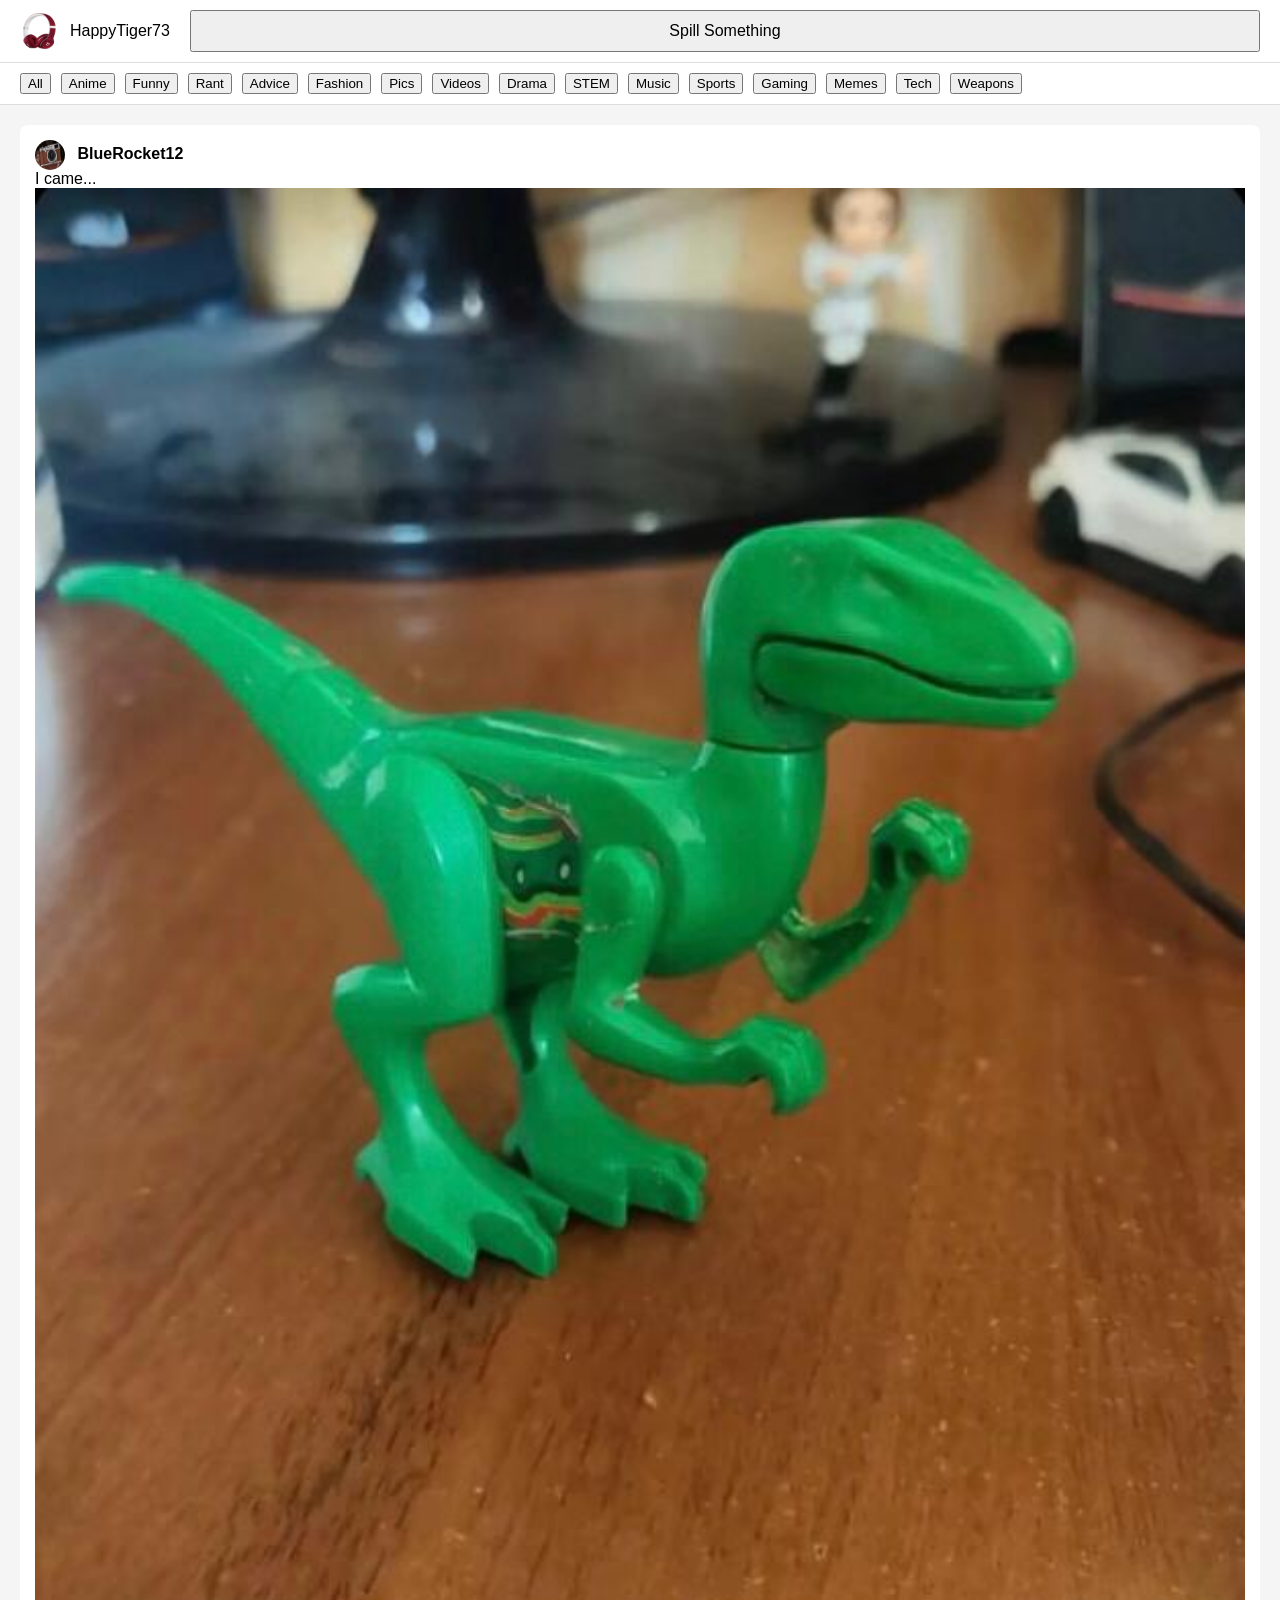
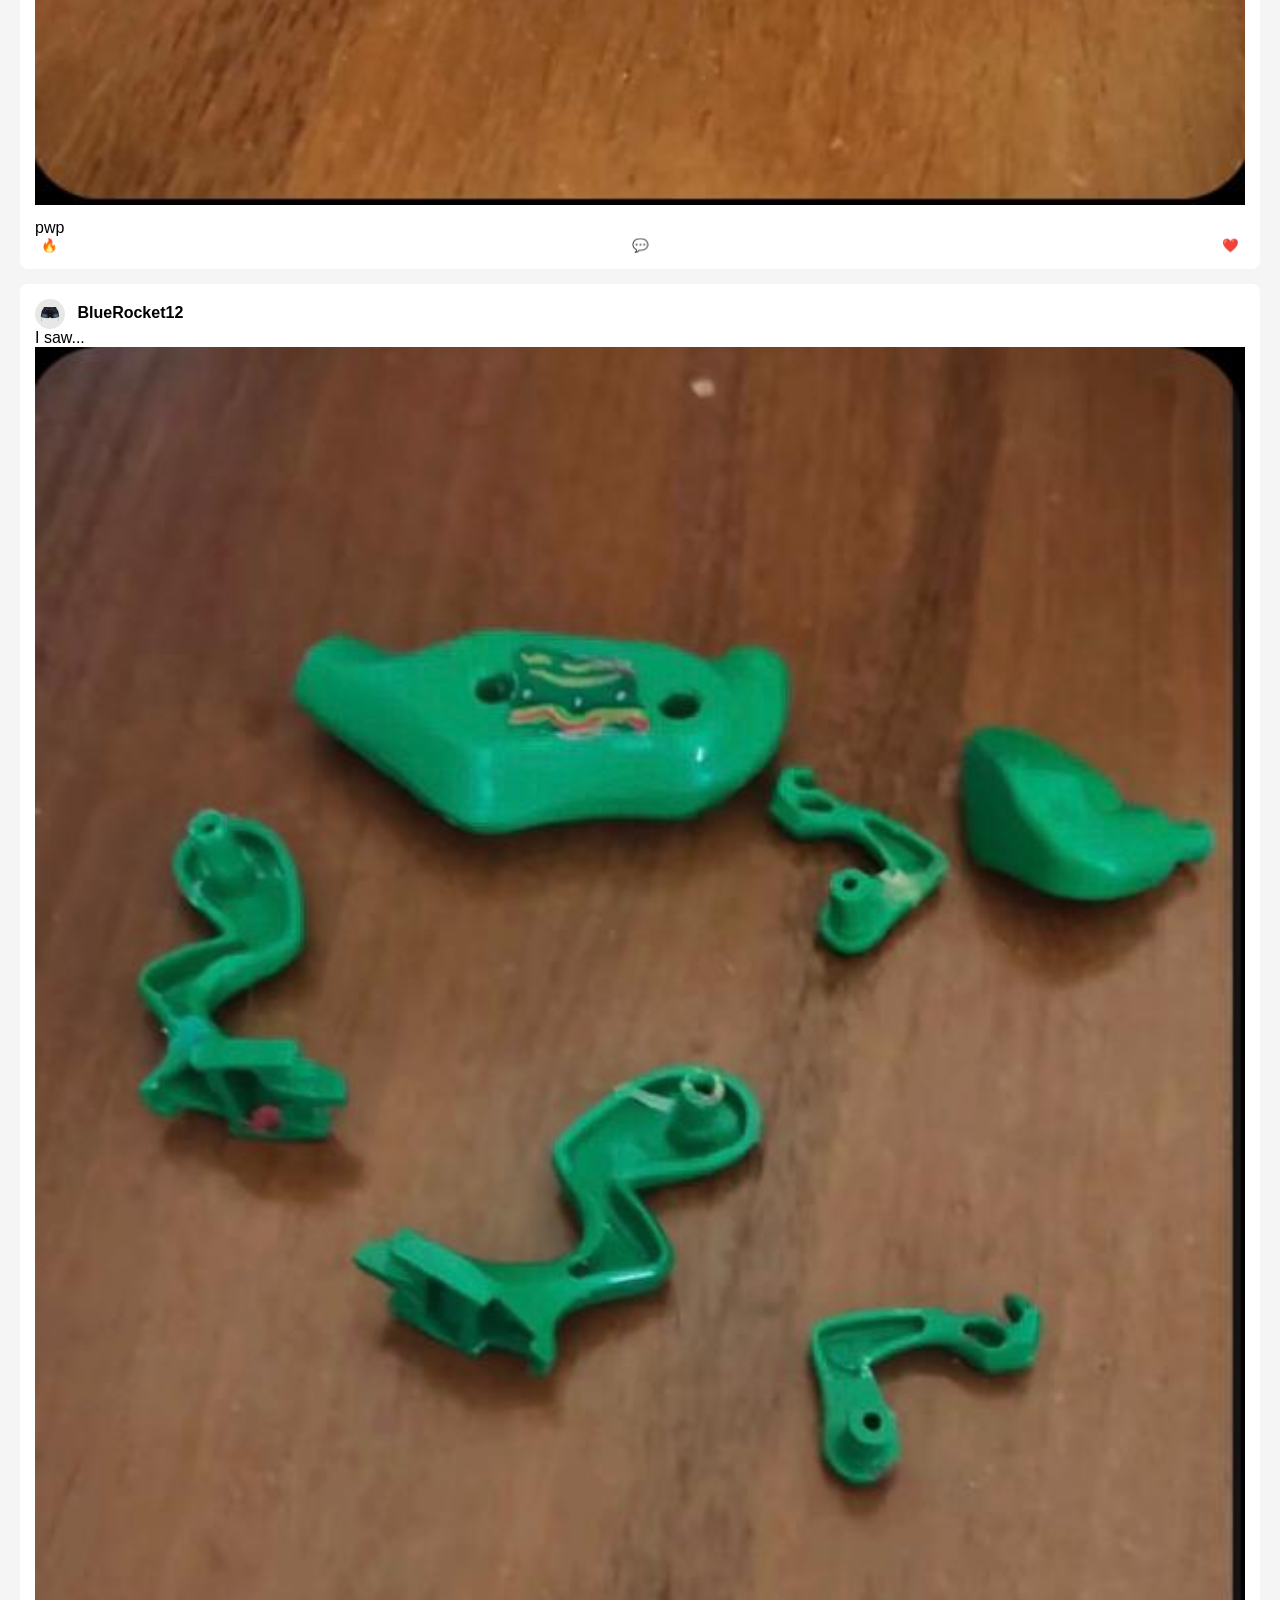
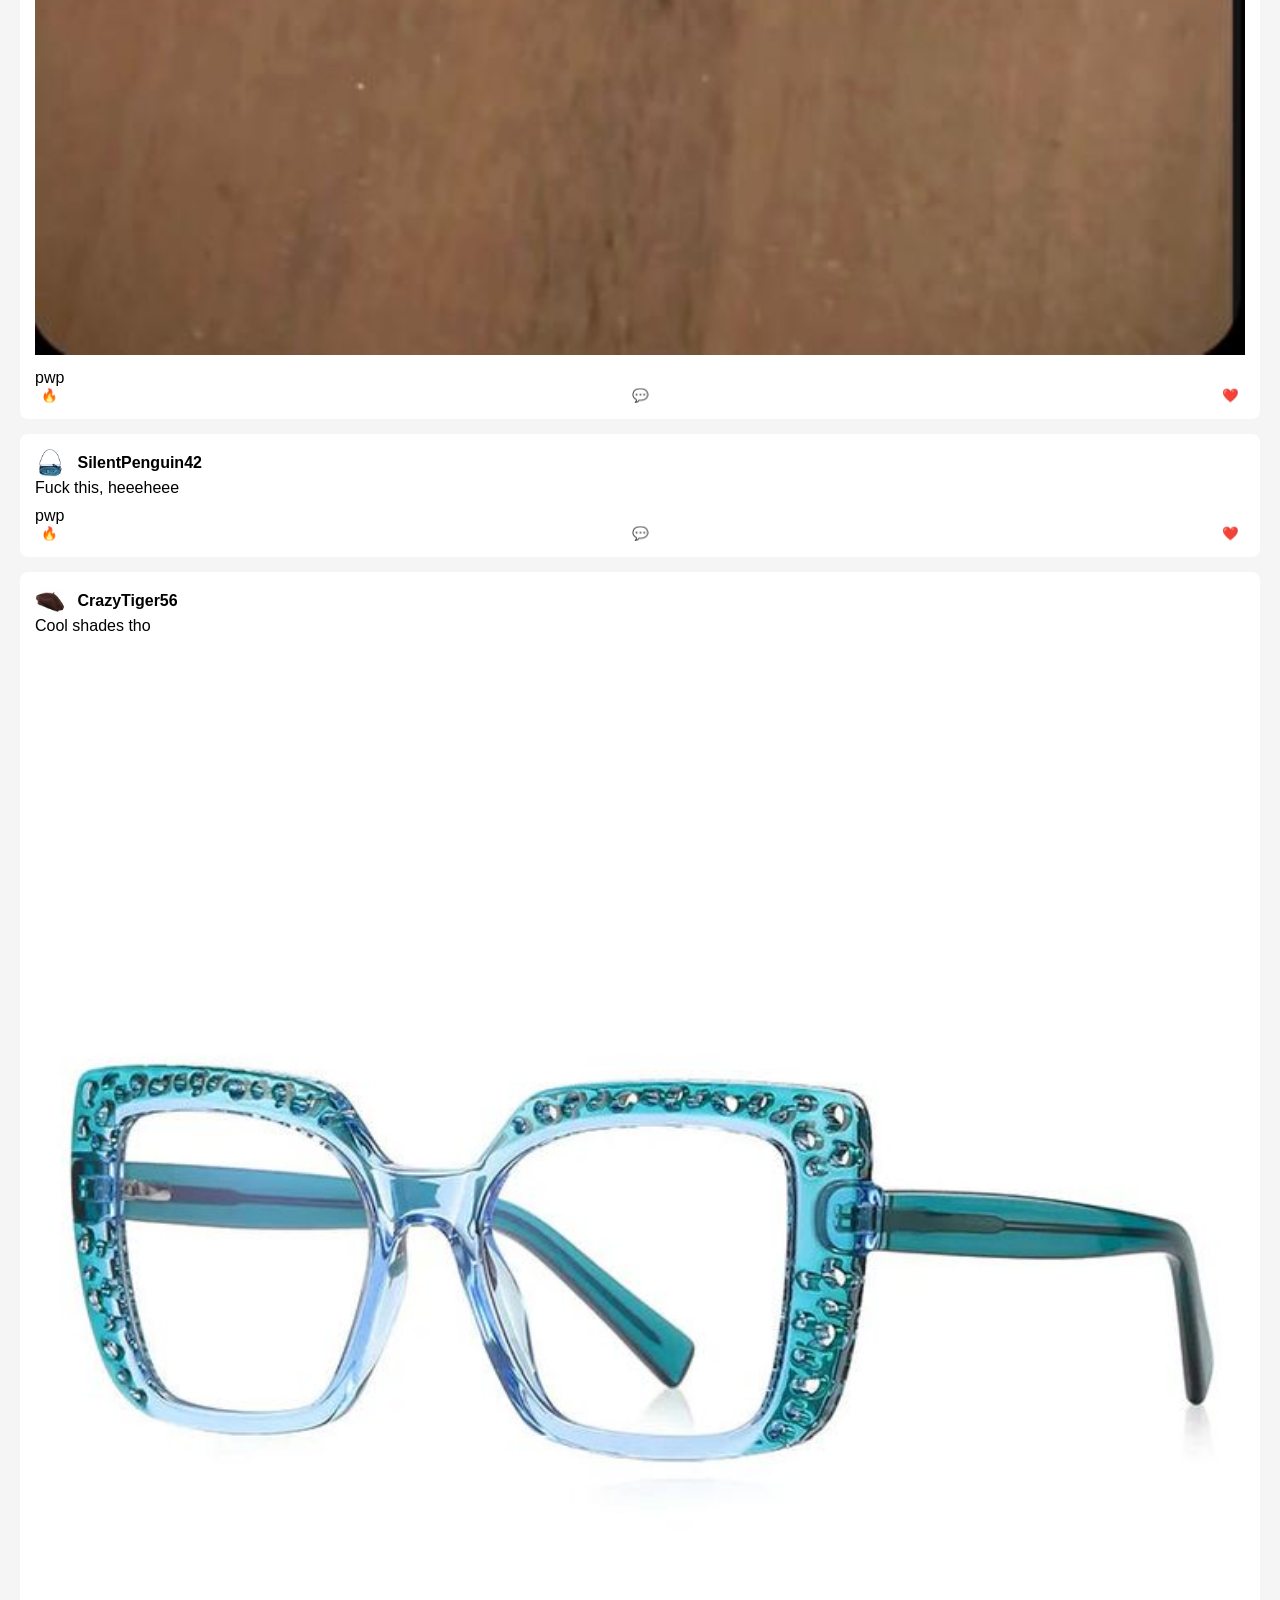
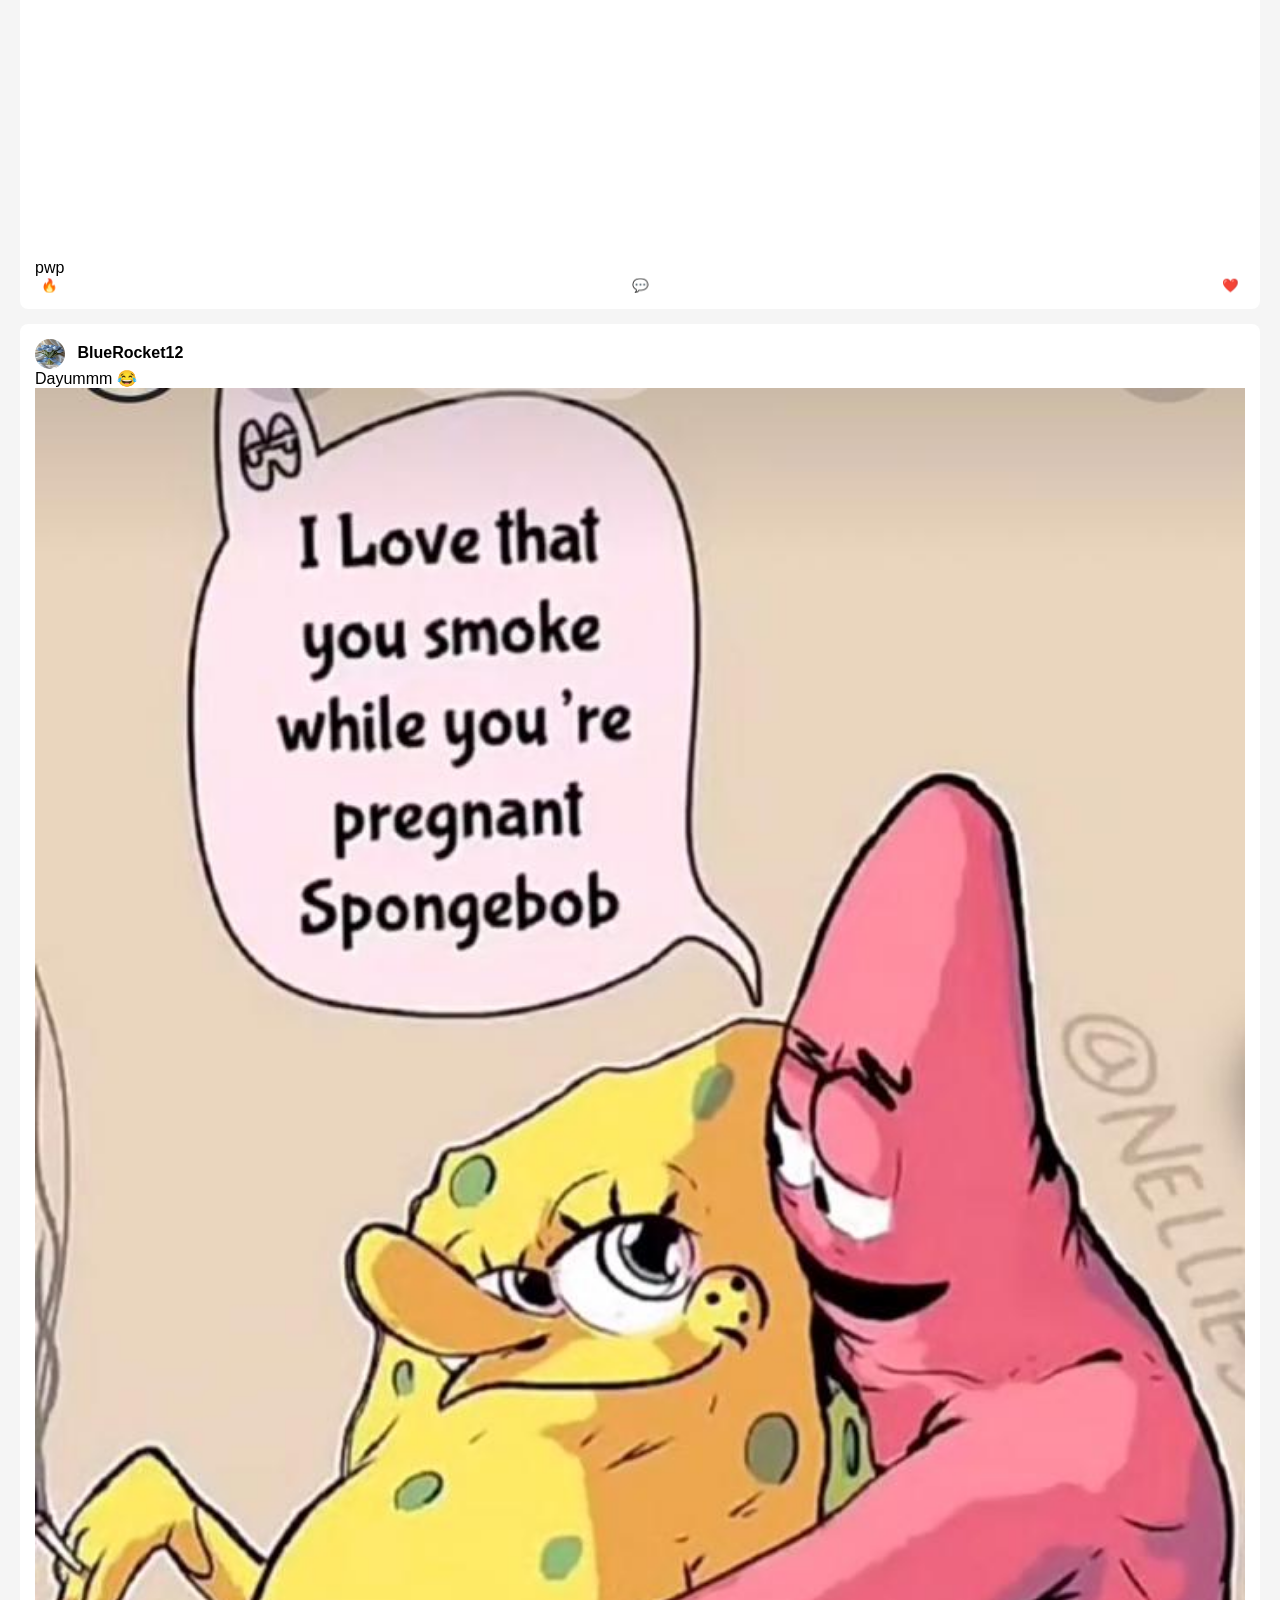
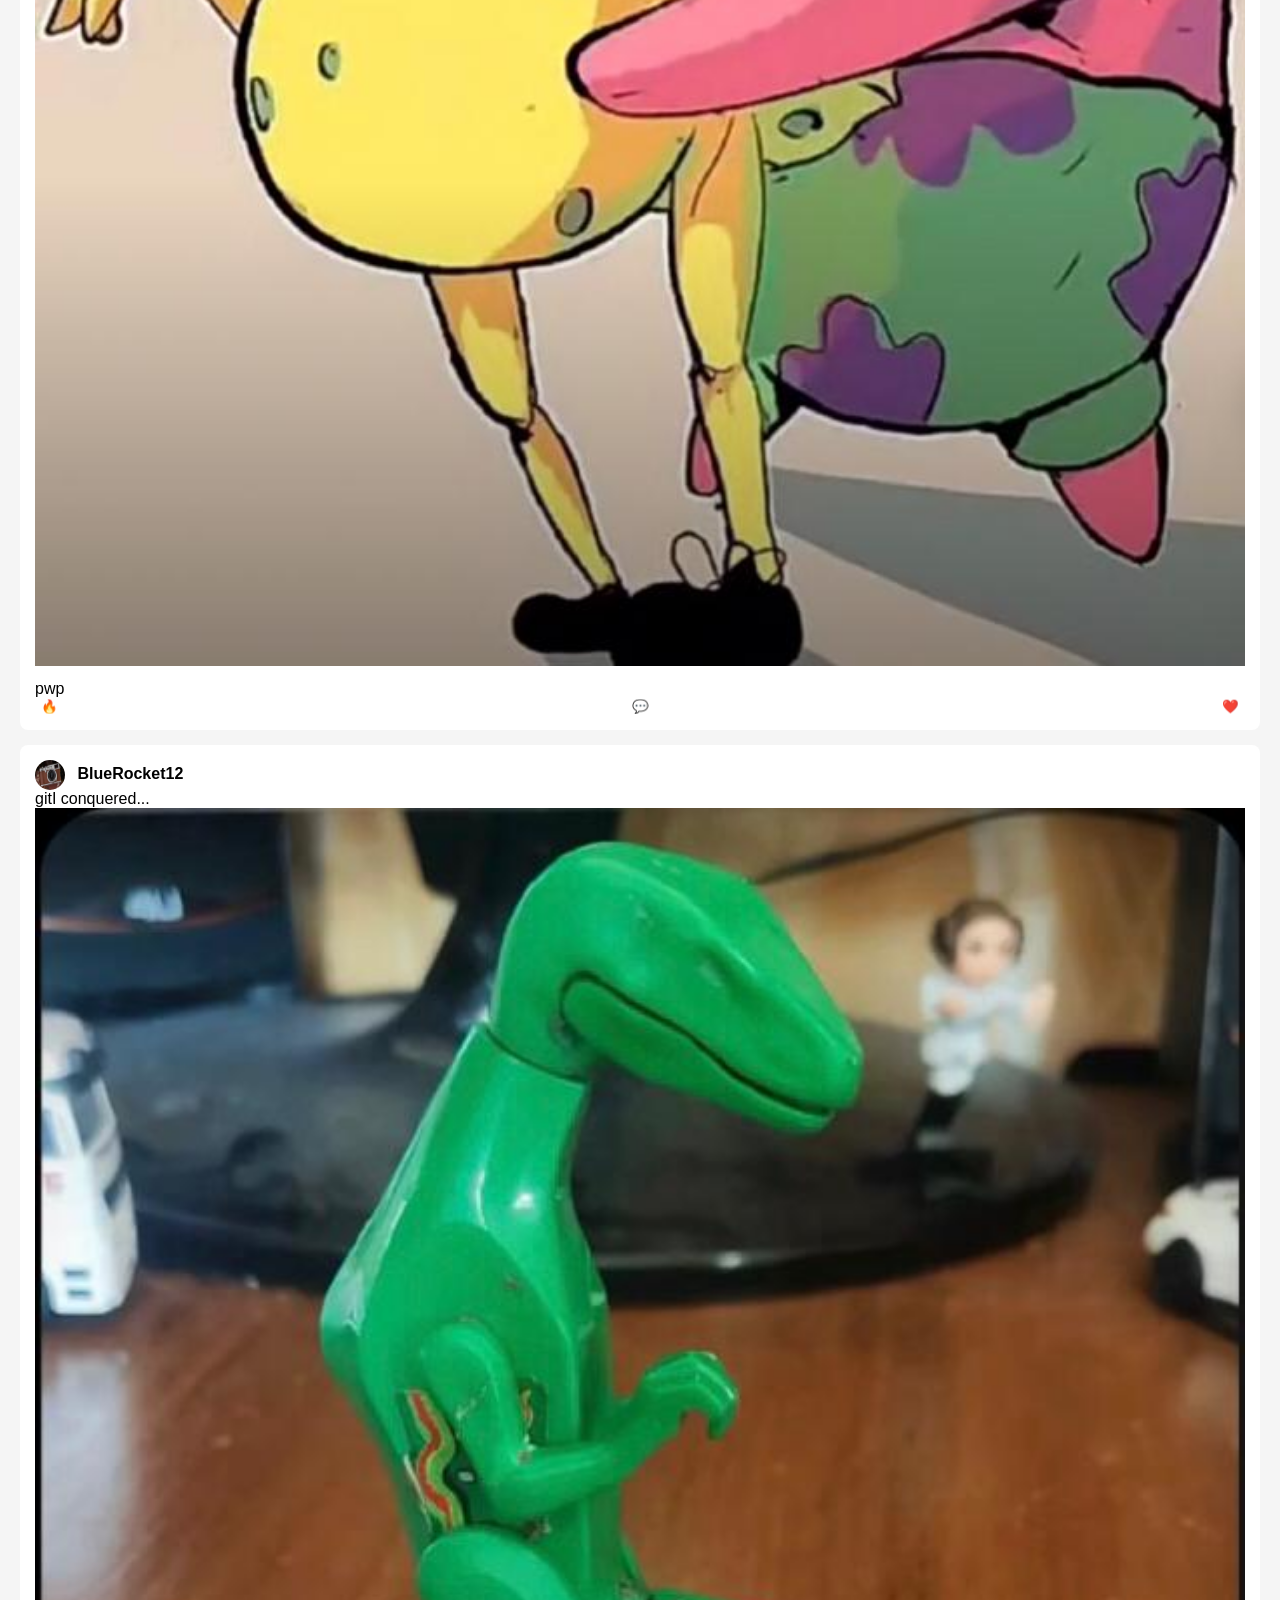
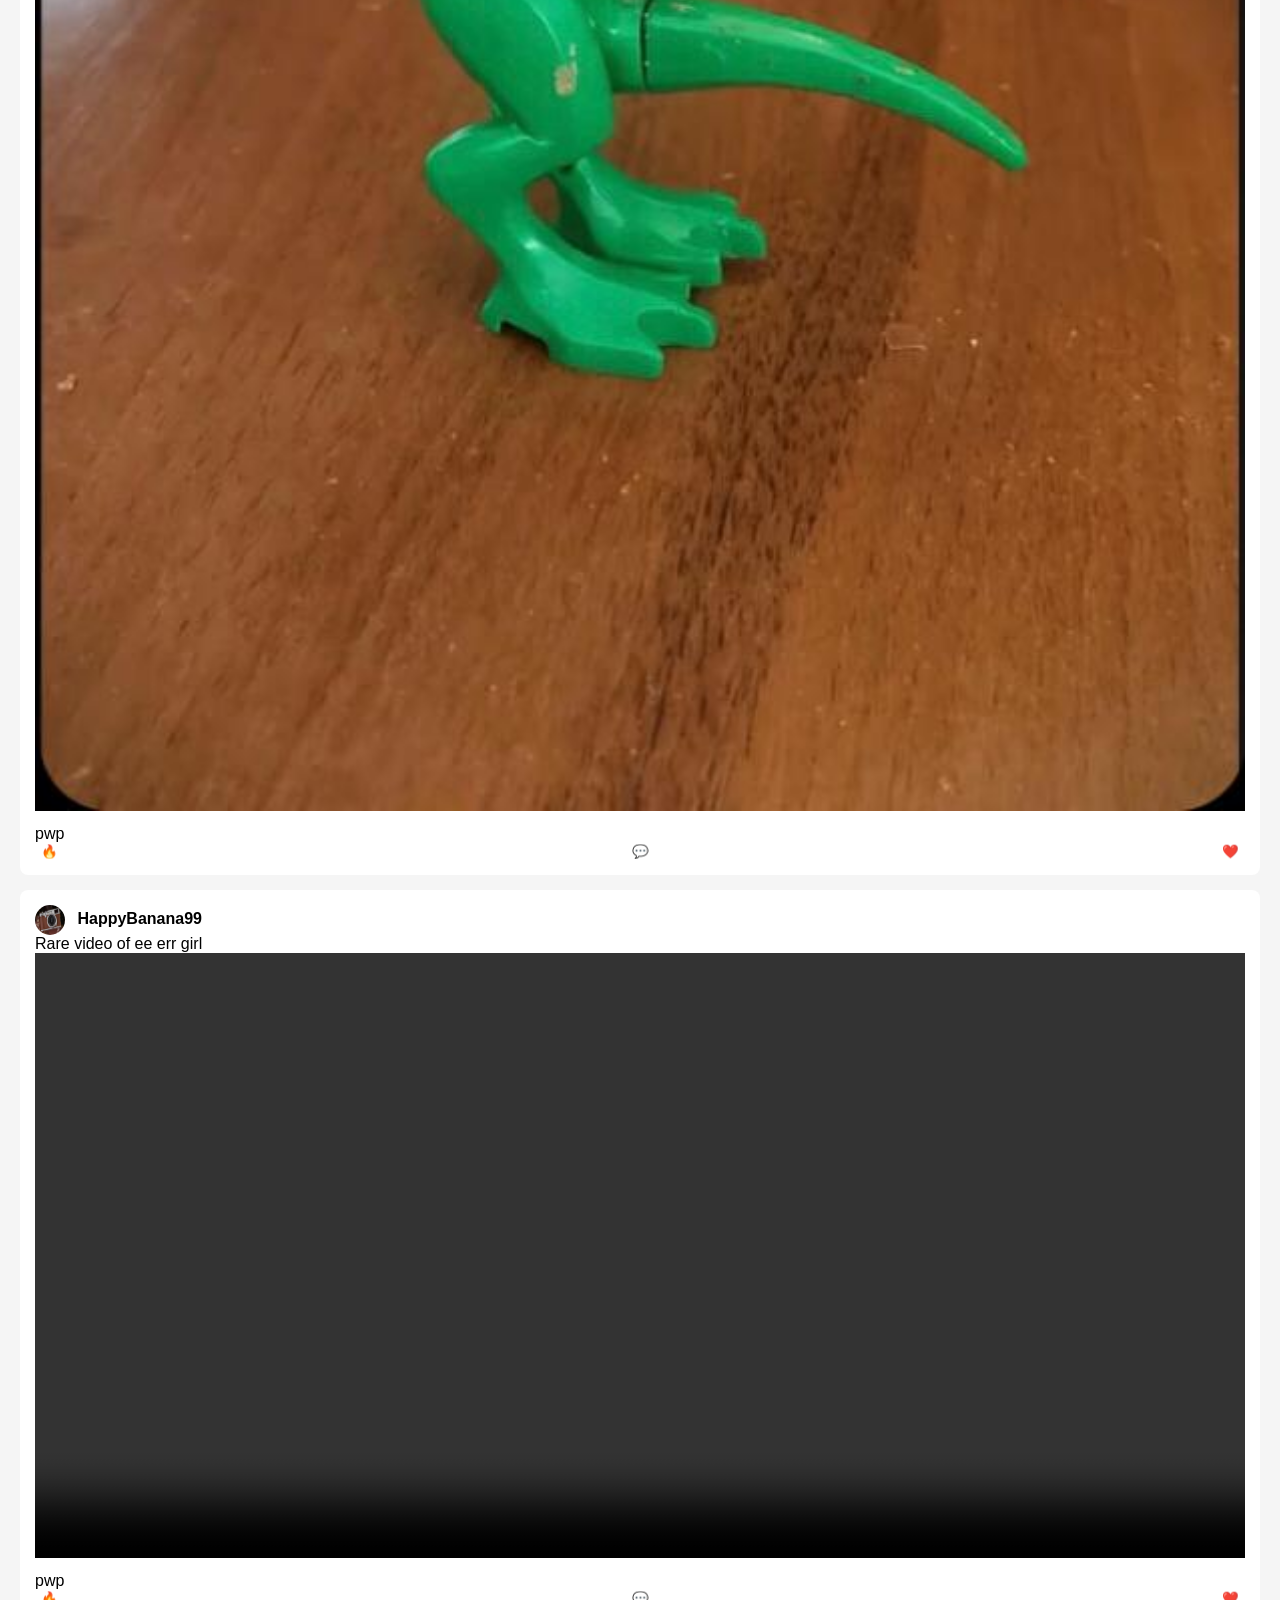
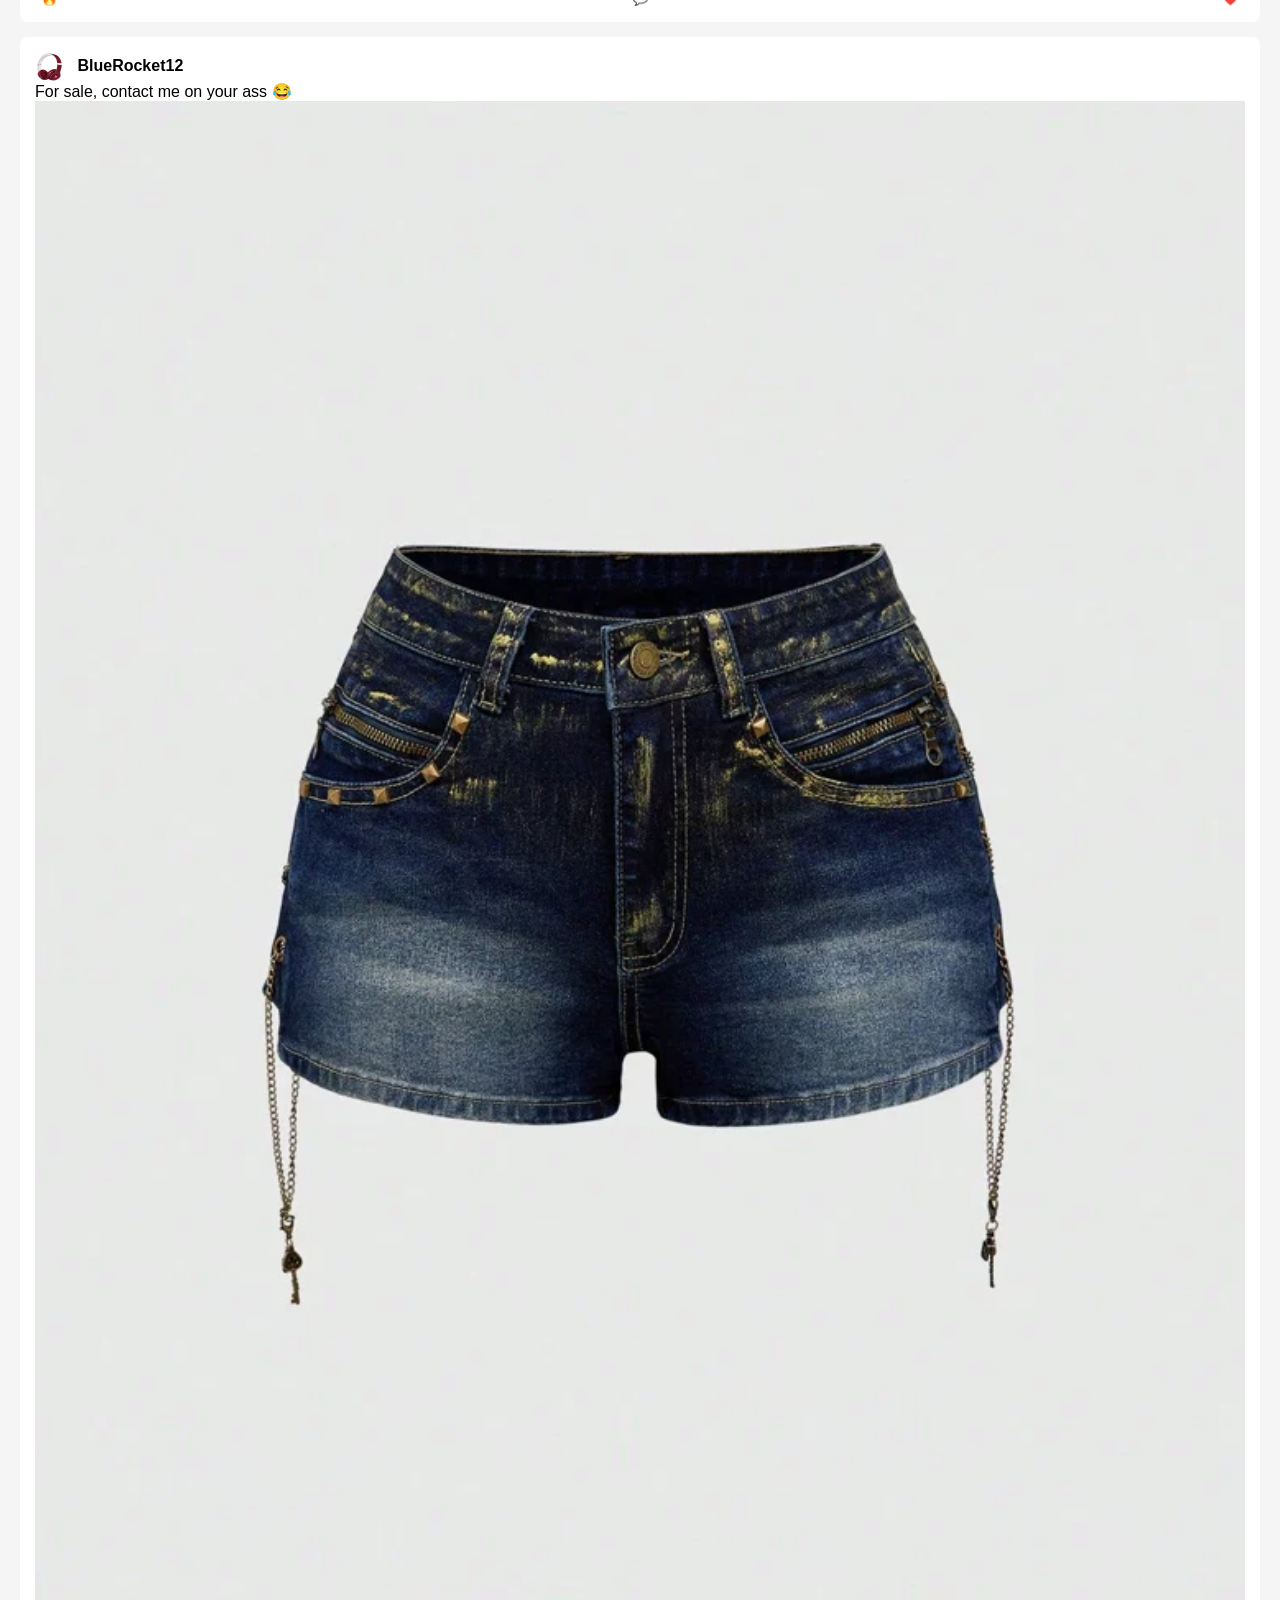
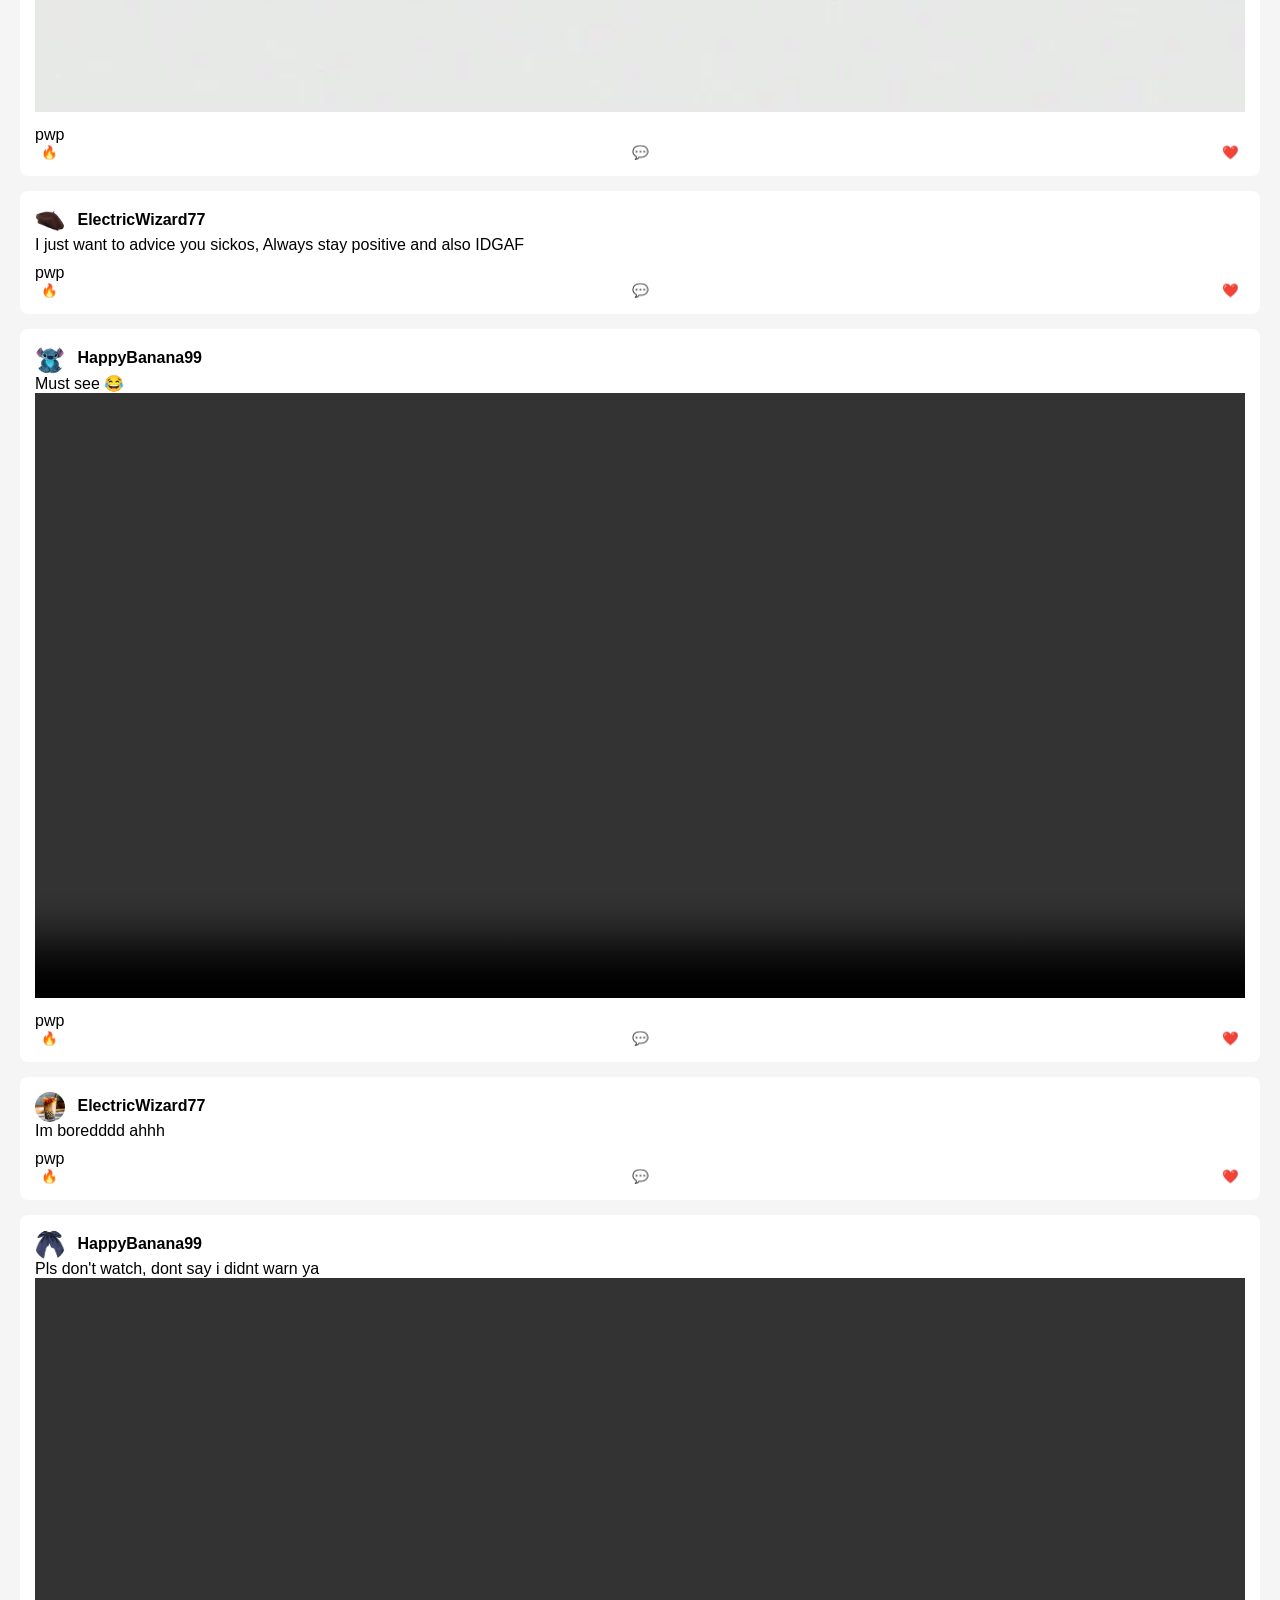
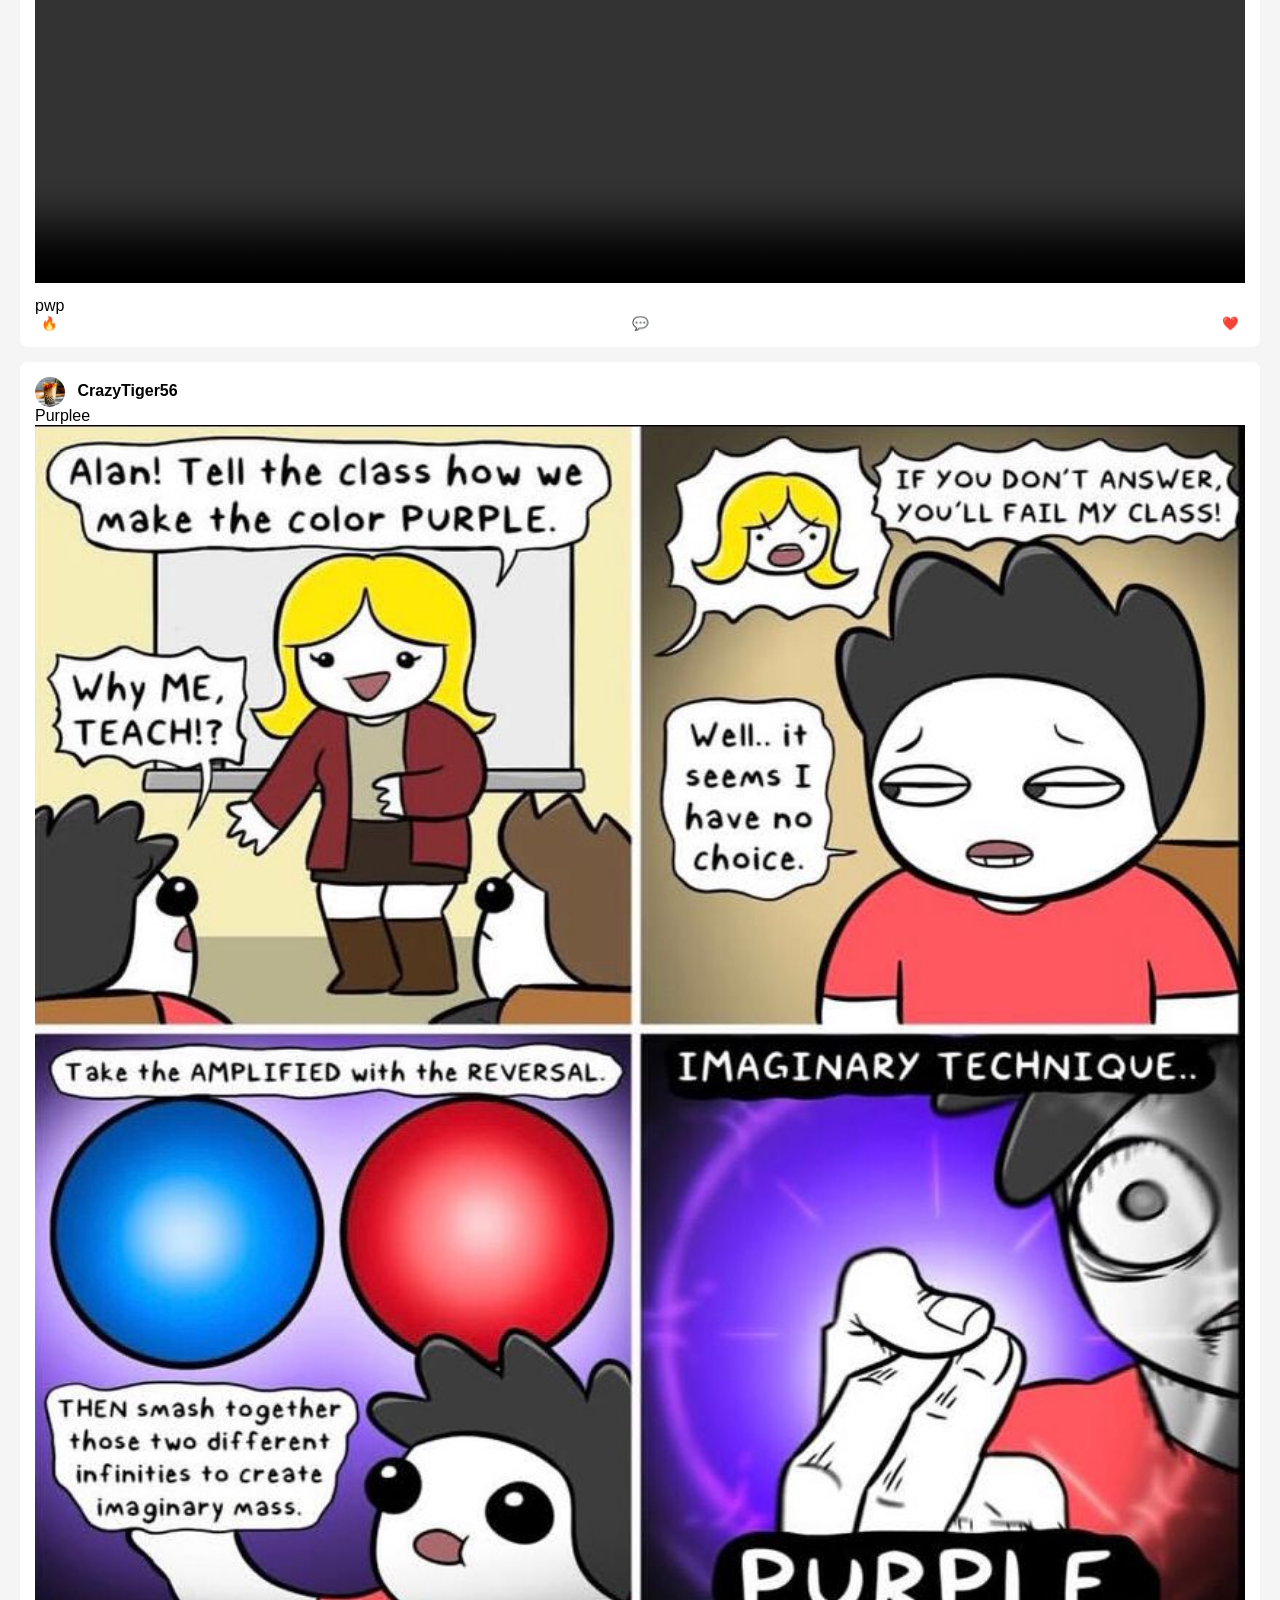
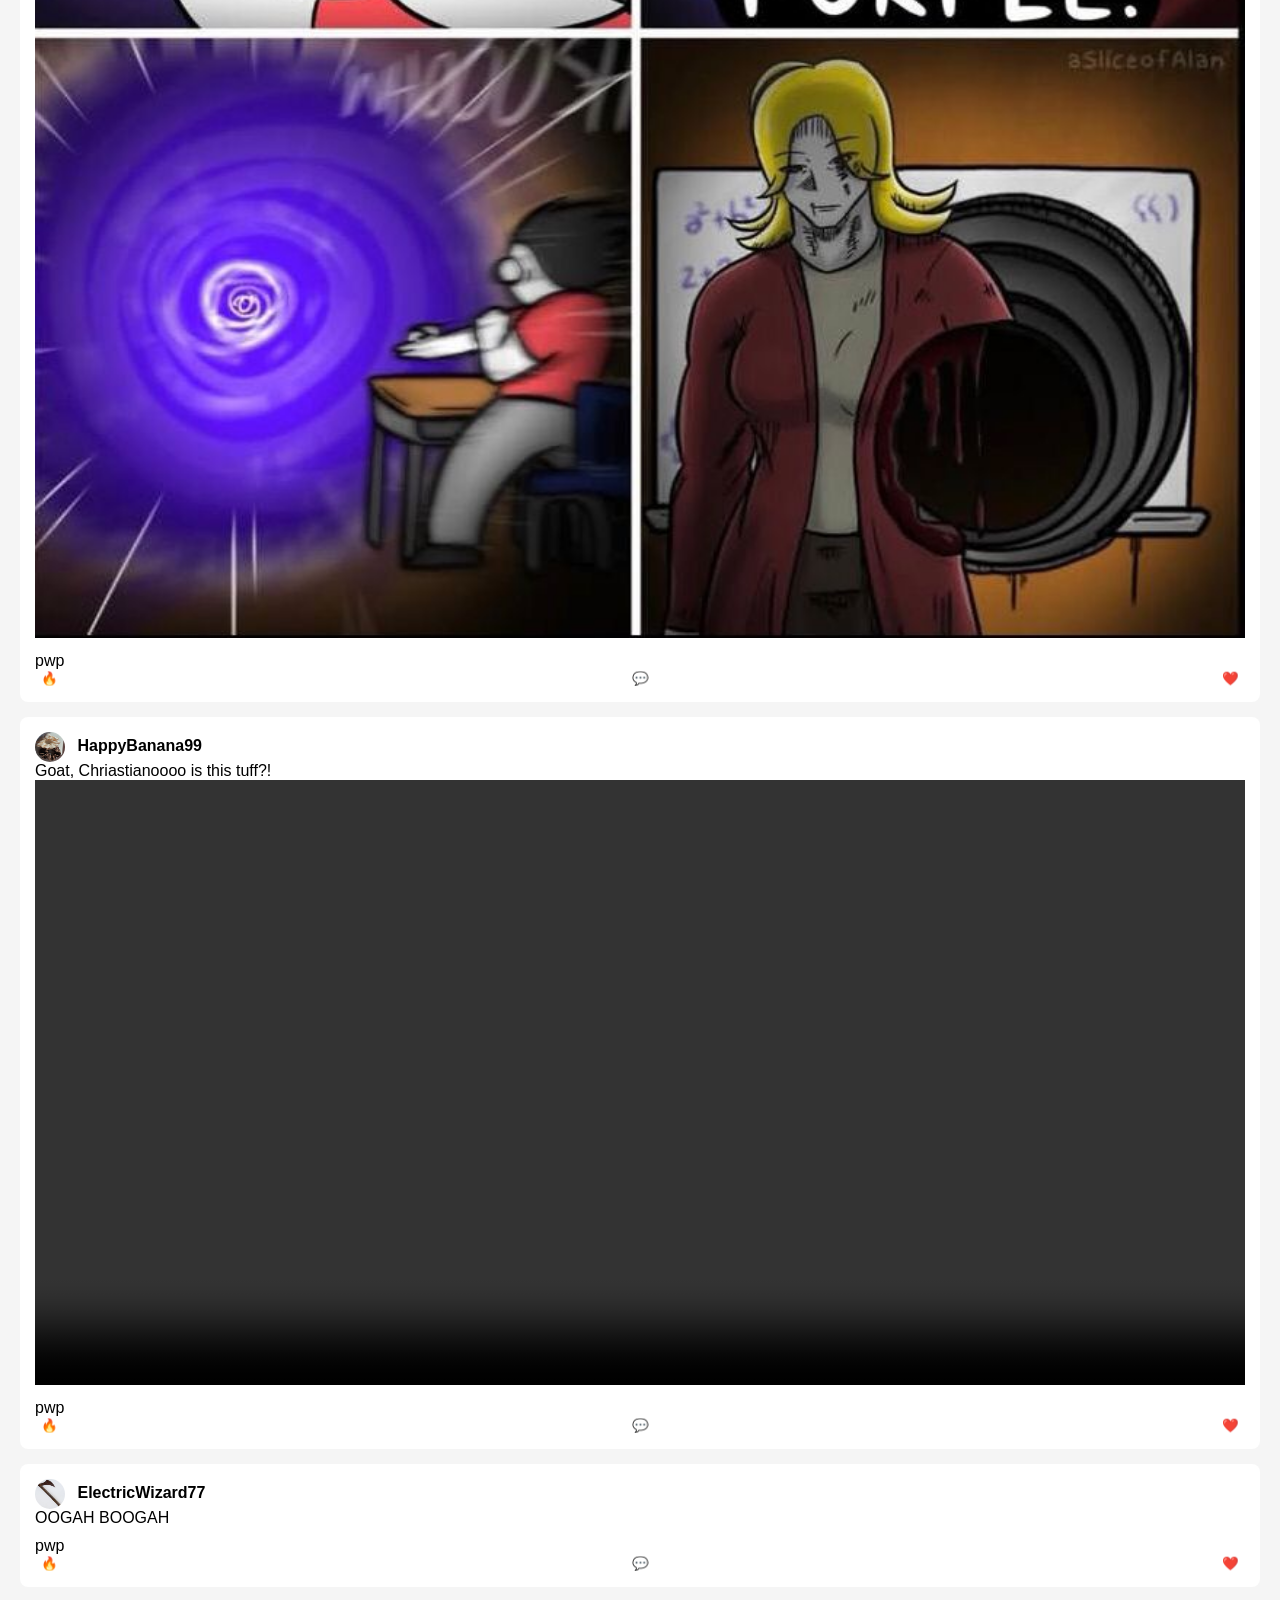
==== index.html @ 7bd00865 "Update project files" ====
<!DOCTYPE html>
<html lang="en">
<head>
  <meta charset="UTF-8">
  <meta name="viewport" content="width=device-width, initial-scale=1.0">
  <title>Spill</title>
  <link rel="stylesheet" href="style.css">
</head>
<body>
  <!-- Header -->
  <header class="header">
    <div class="avatar">
      <img id="user-avatar" src="images/8.jpg" alt="Avatar">
      <span id="username"></span>
    </div>
    <button id="spill-button">Spill Something</button>
  </header>

  <!-- Categories -->
  <div class="categories">
    <button>All</button>
    <button>Anime</button>
    <button>Funny</button>
    <button>Rant</button>
    <button>Advice</button>
    <button>Fashion</button>
    <button>Pics</button>
    <button>Videos</button>
    <button>Drama</button>
    <button>STEM</button>
    <button>Music</button>
    <button>Sports</button>
    <button>Gaming</button>
    <button>Memes</button>
    <button>Tech</button>
    <button>Weapons</button>
  </div>

  <!-- Feed -->
  <main class="feed" id="feed">
    <!-- Individual posts will be injected here via JS -->
  </main>

  <script src="script.js"></script>
</body>
</html>
---- style.css ----
body {
  font-family: Arial, sans-serif;
  margin: 0;
  padding: 0;
  background: #f5f5f5;
}

.header {
  display: flex;
  align-items: center;
  justify-content: space-between;
  padding: 10px 20px;
  background: #fff;
  border-bottom: 1px solid #ddd;
}

.avatar {
  display: flex;
  align-items: center;
  gap: 10px;
}

.avatar img {
  width: 40px;
  height: 40px;
  border-radius: 50%;
}

#spill-button {
  flex: 1;
  margin-left: 20px;
  padding: 10px;
  font-size: 16px;
  cursor: pointer;
}

.categories {
  display: flex;
  gap: 10px;
  padding: 10px 20px;
  overflow-x: auto;
  background: #fff;
  border-bottom: 1px solid #ddd;
}

.feed {
  padding: 20px;
}

.post {
  background: #fff;
  padding: 15px;
  margin-bottom: 15px;
  border-radius: 8px;
}

.post-content {
  margin-bottom: 10px;
}

.post-actions {
  display: flex;
  justify-content: space-between;
  font-size: 14px;
  color: #555;
}

.post-actions button {
  background: none;
  border: none;
  cursor: pointer;
}
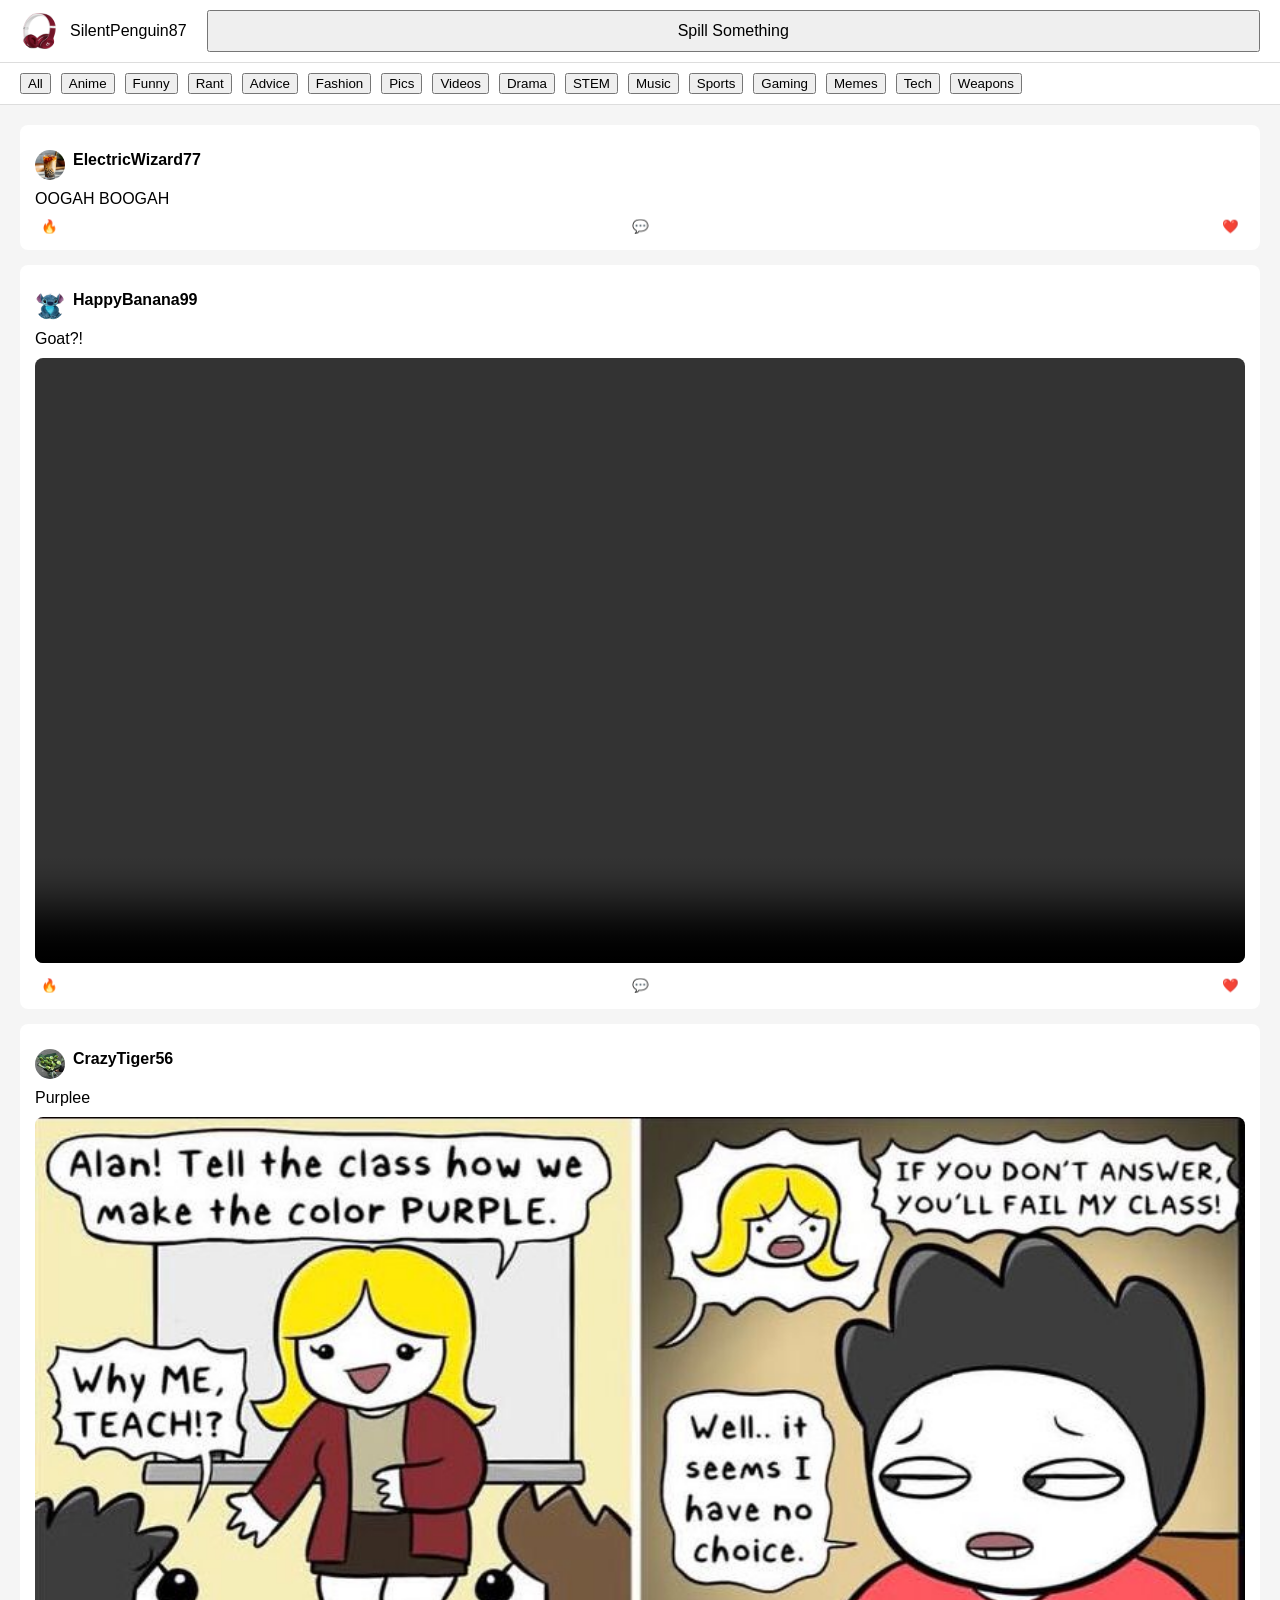
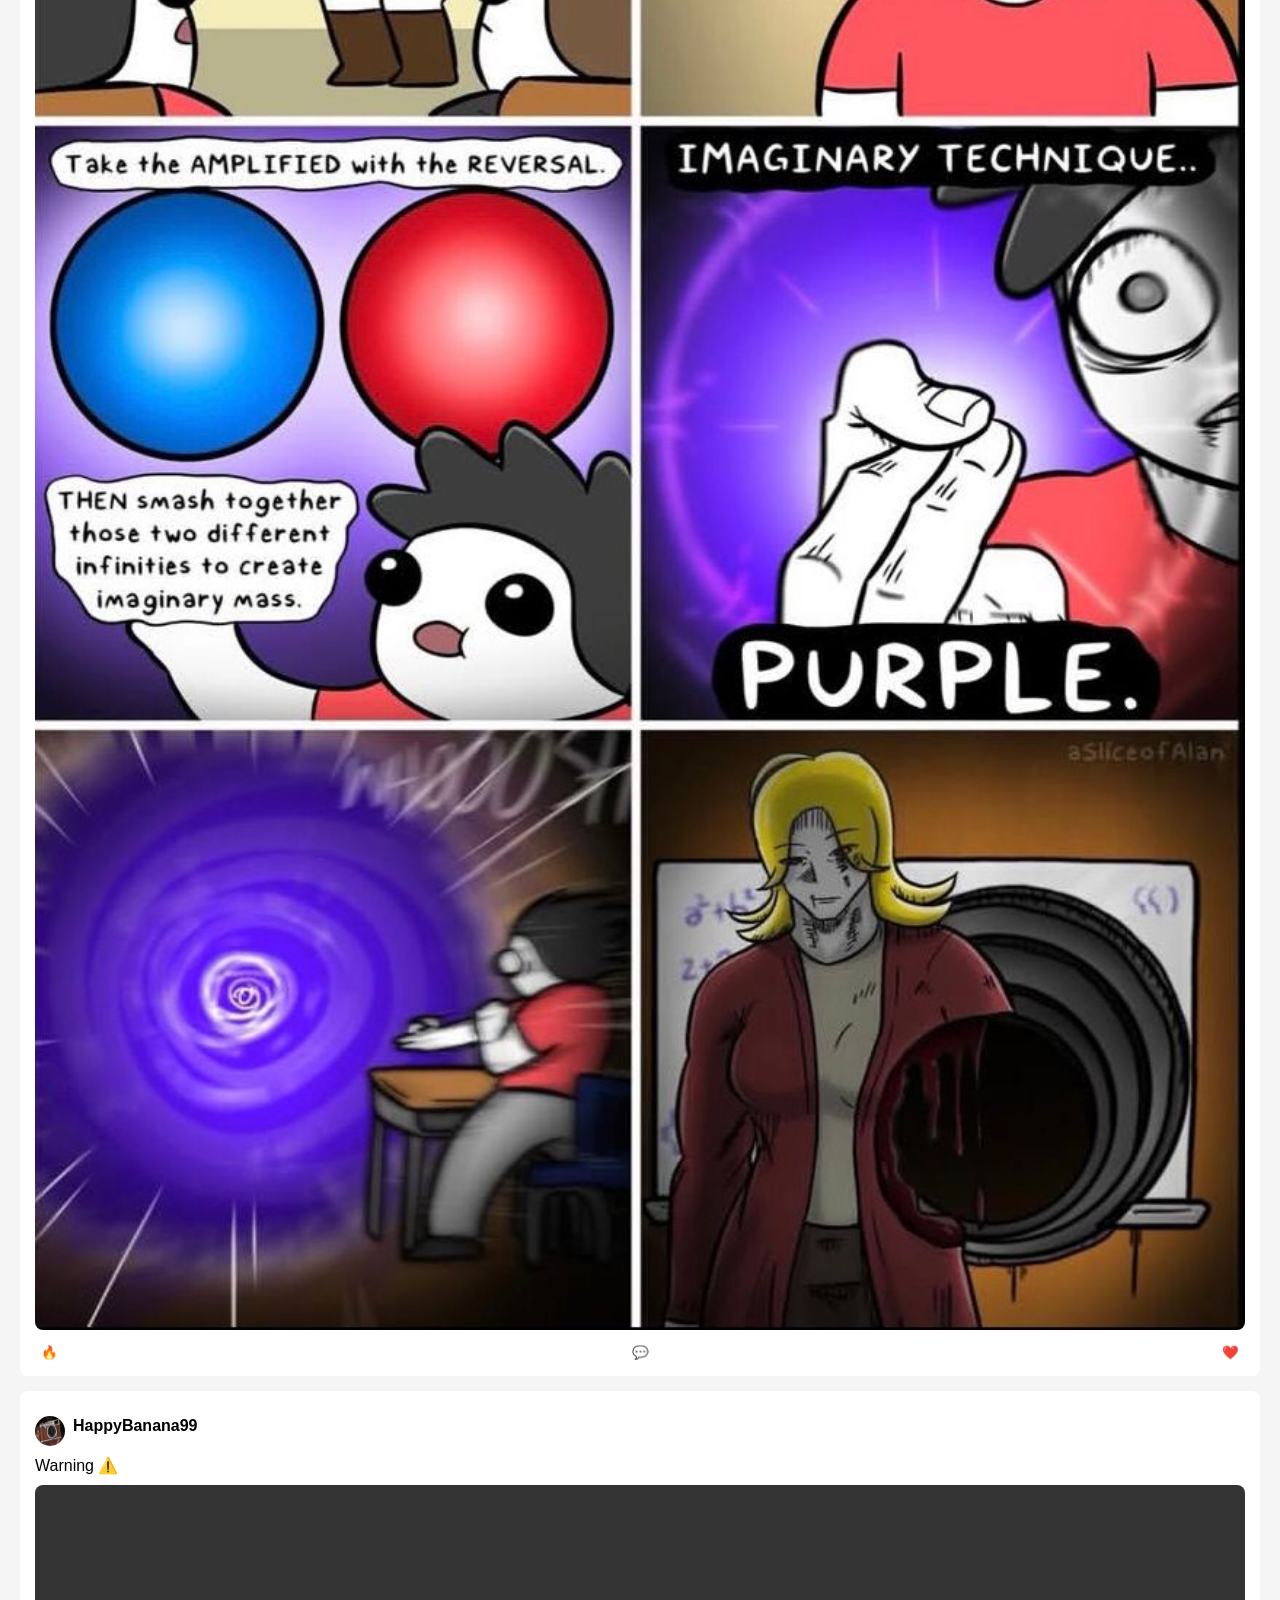
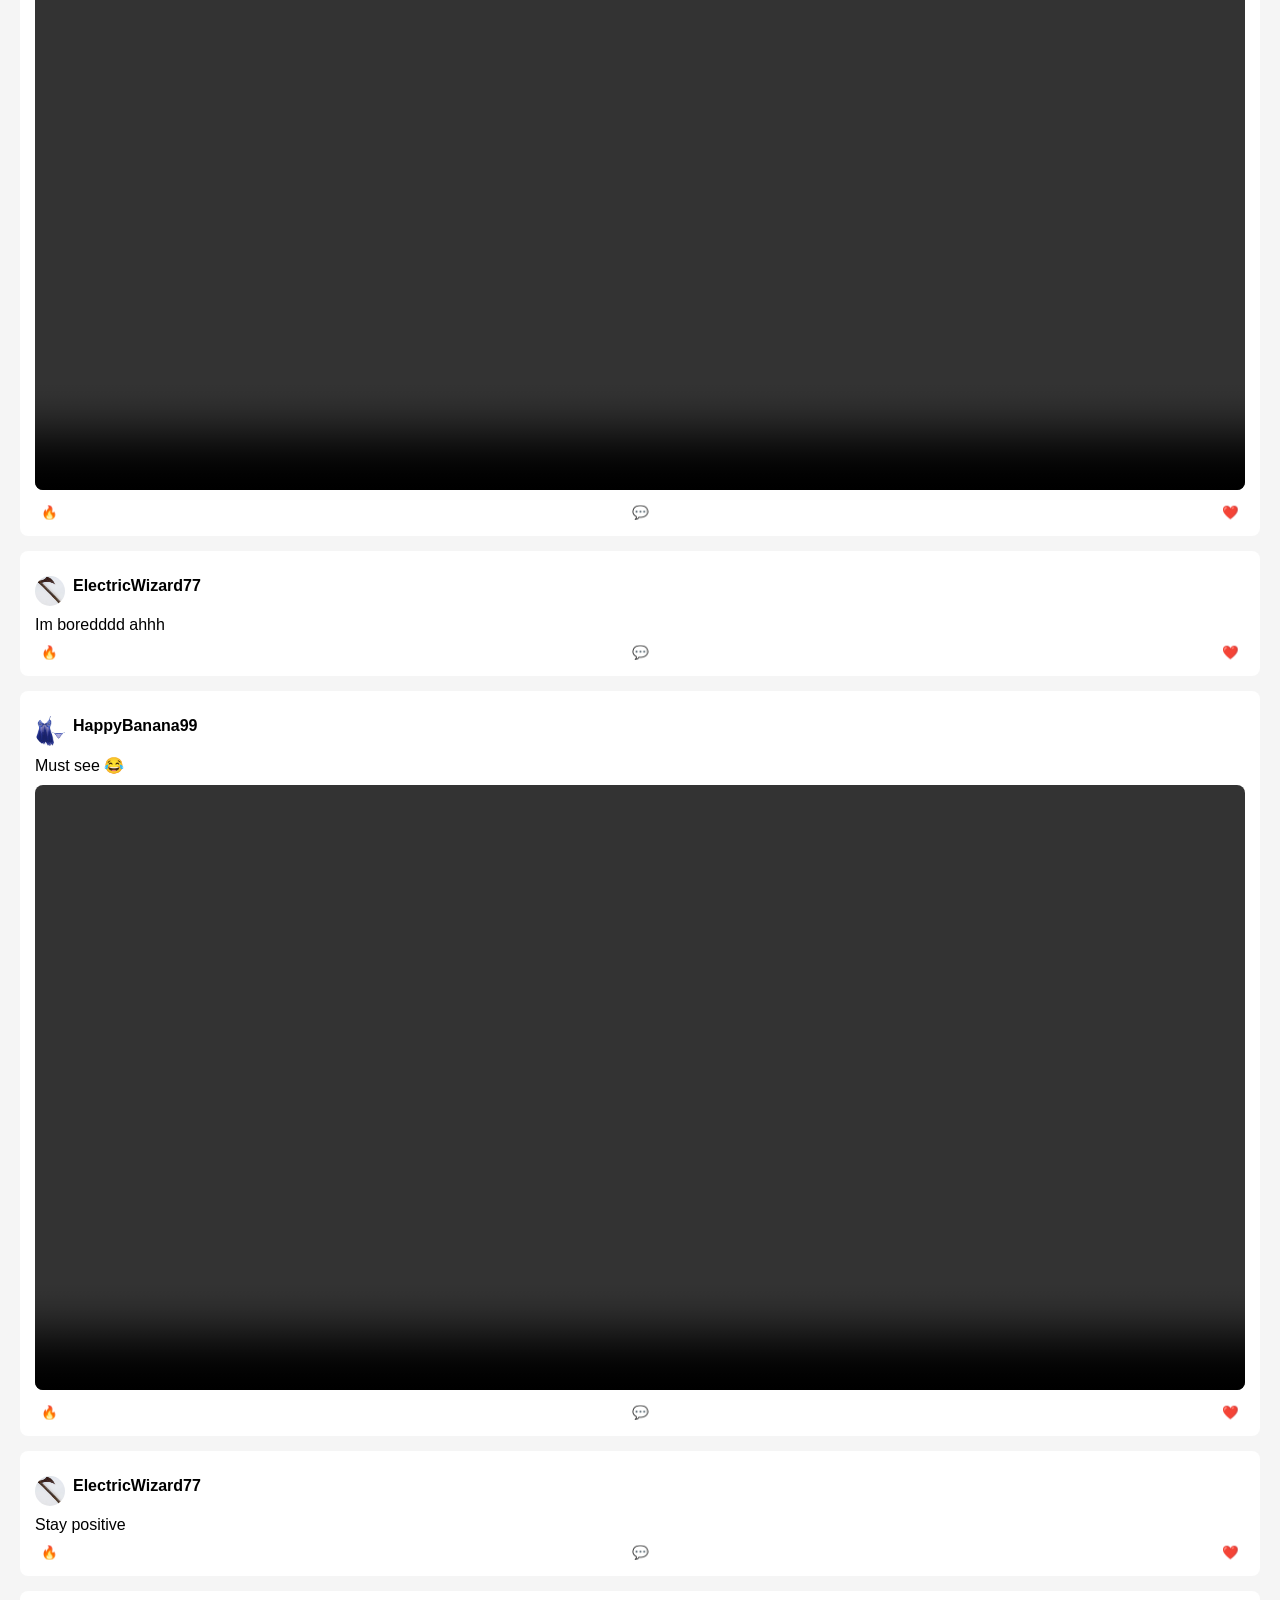
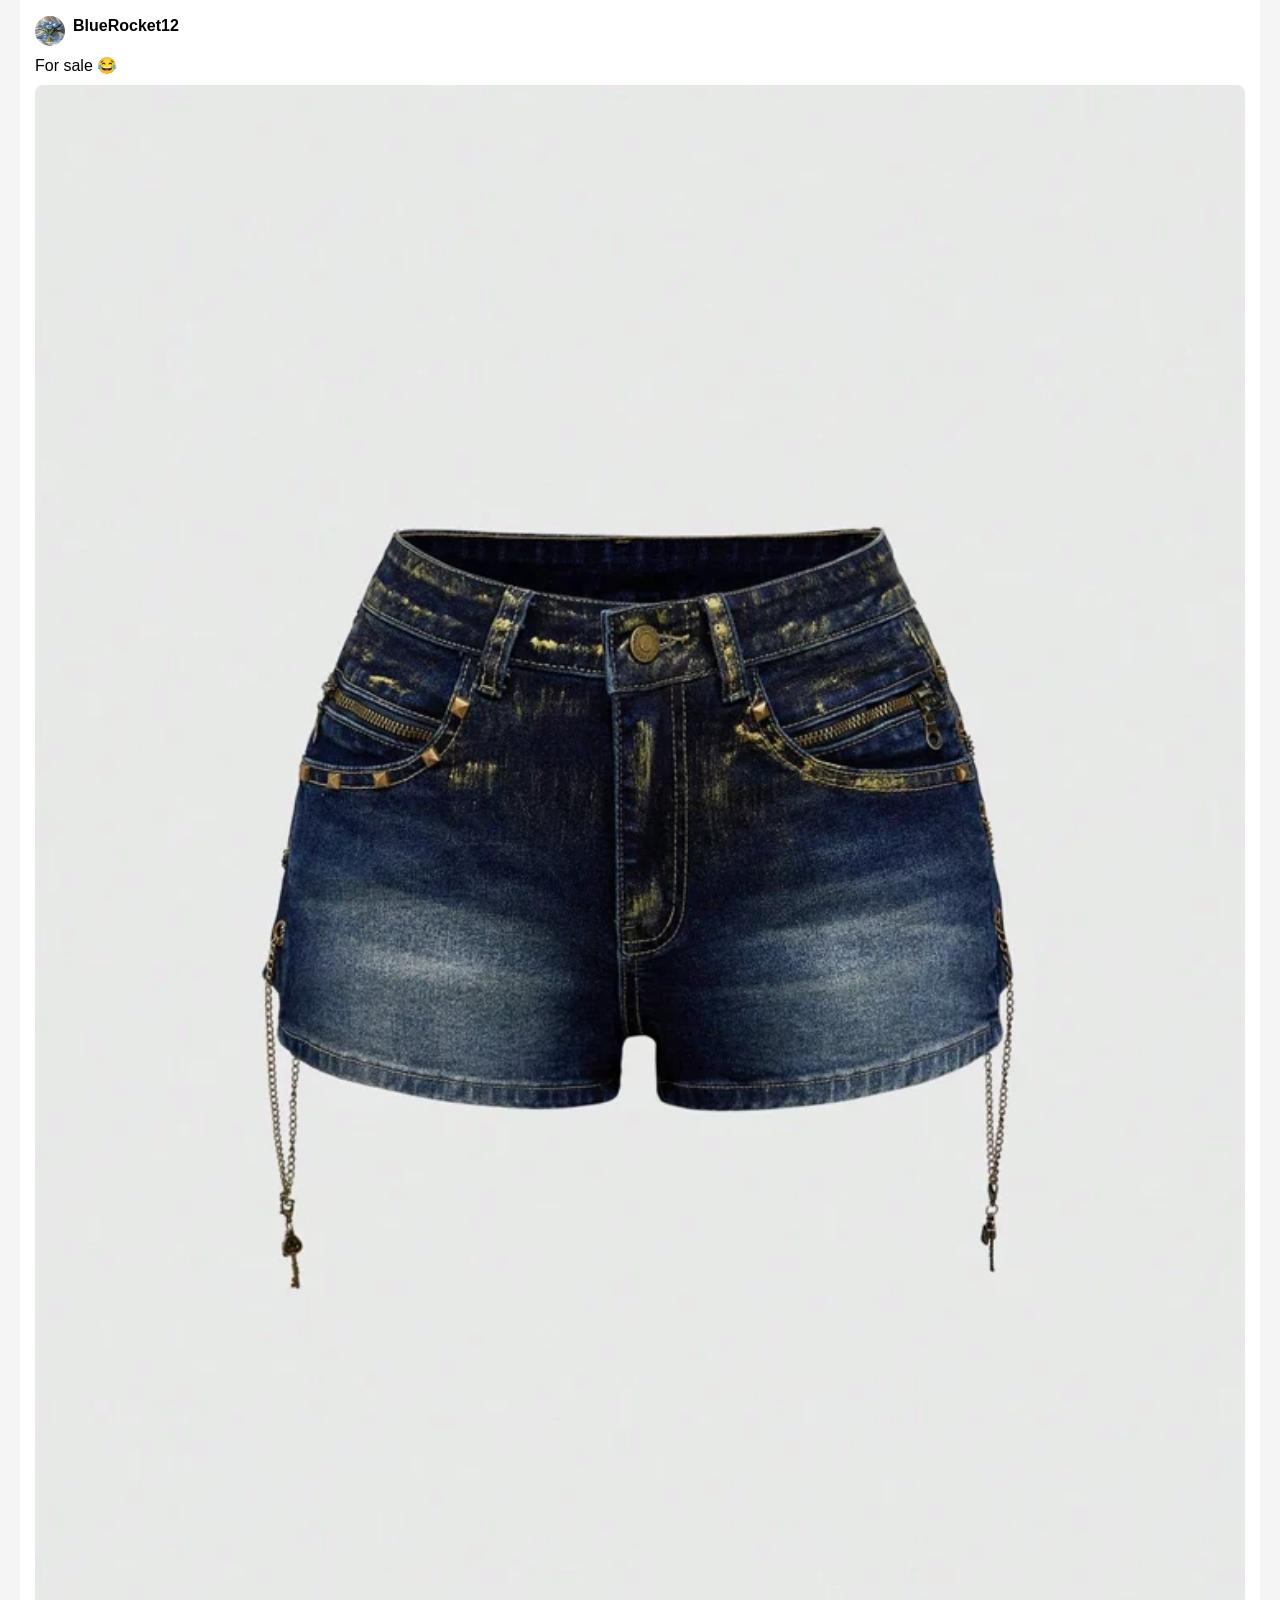
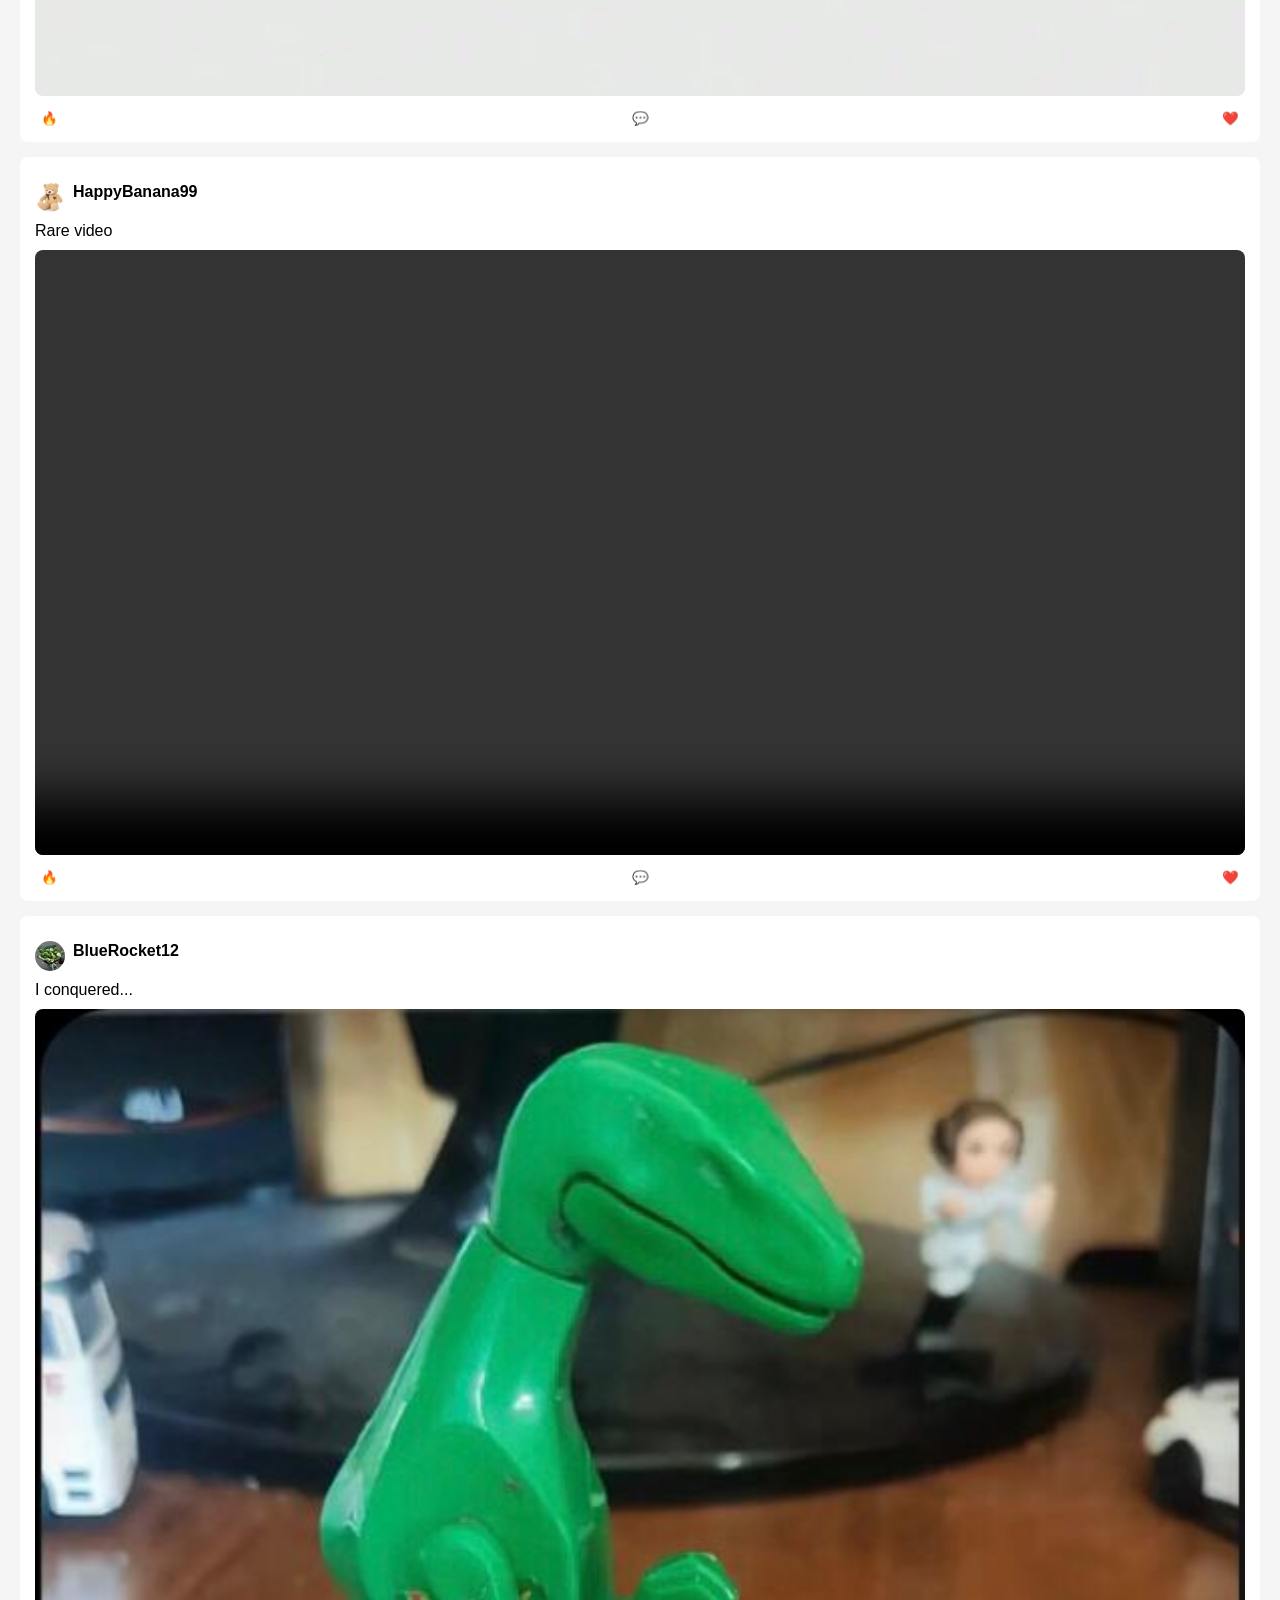
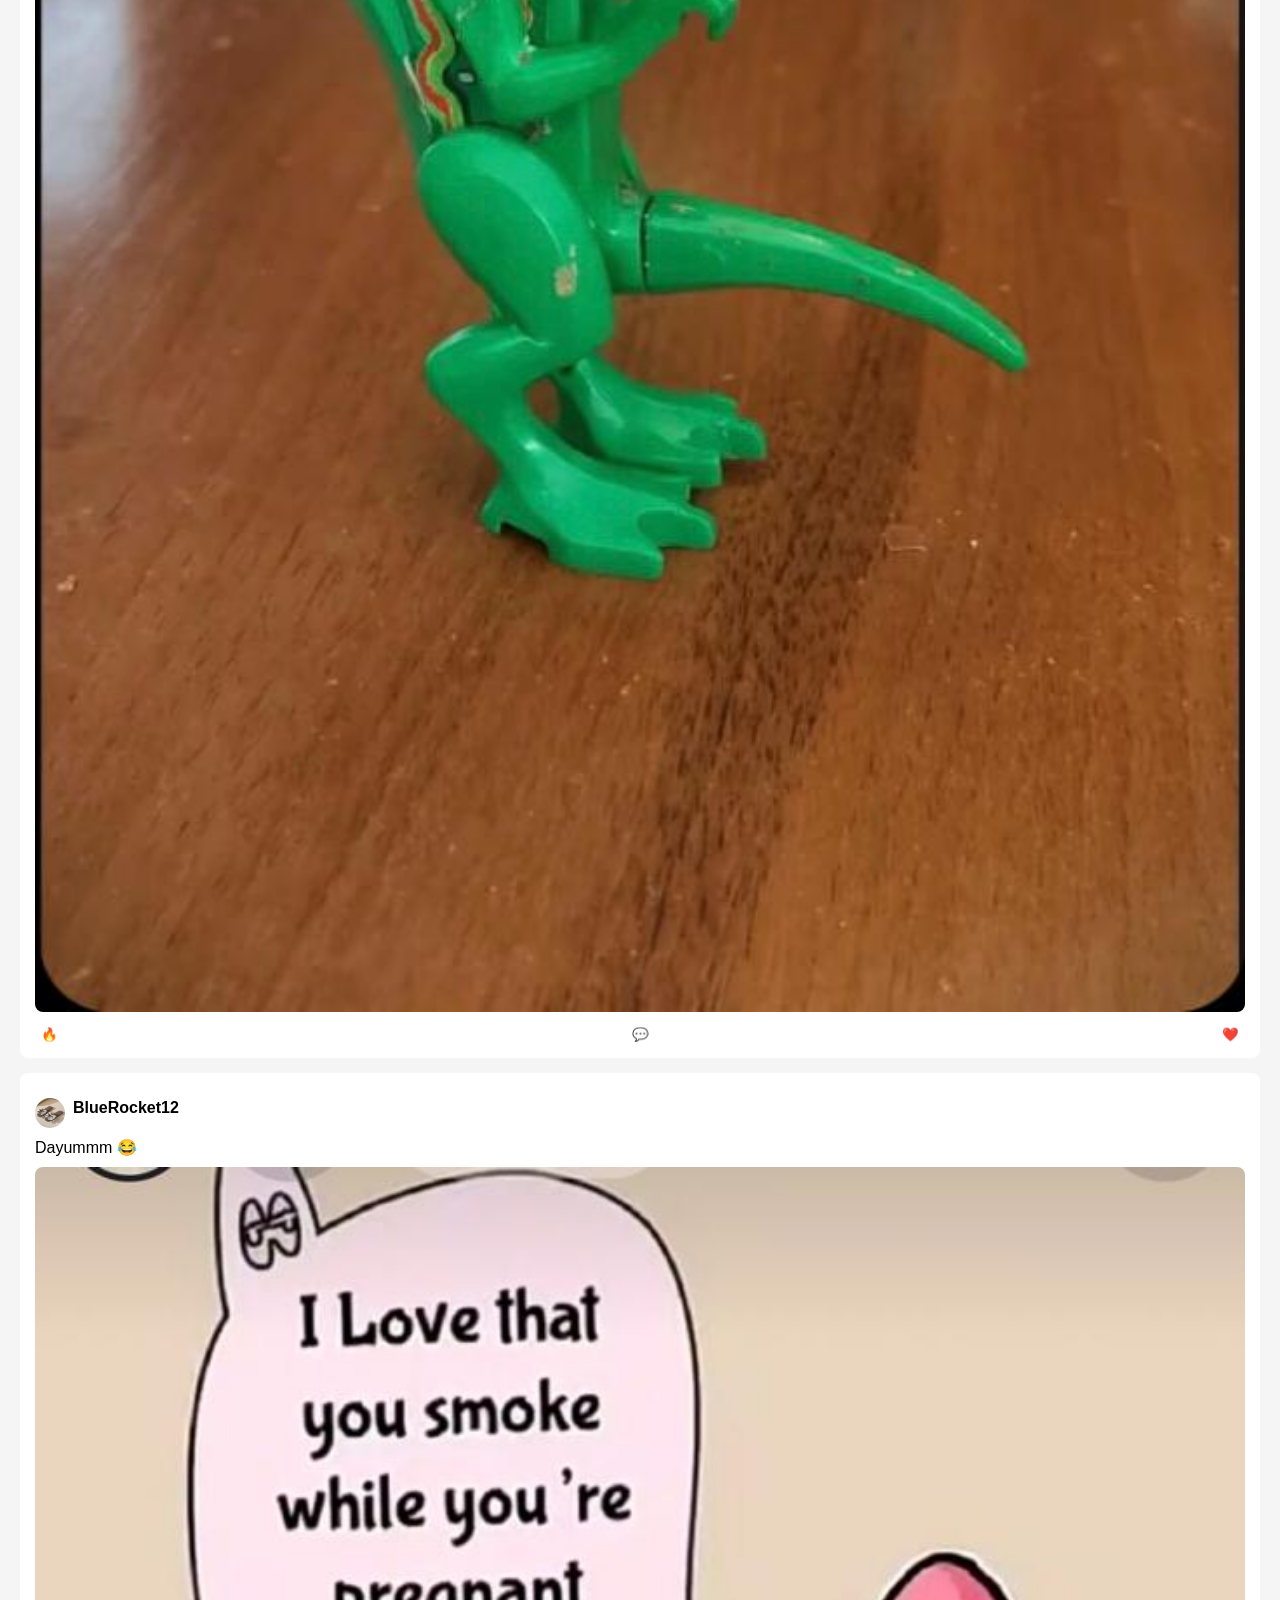
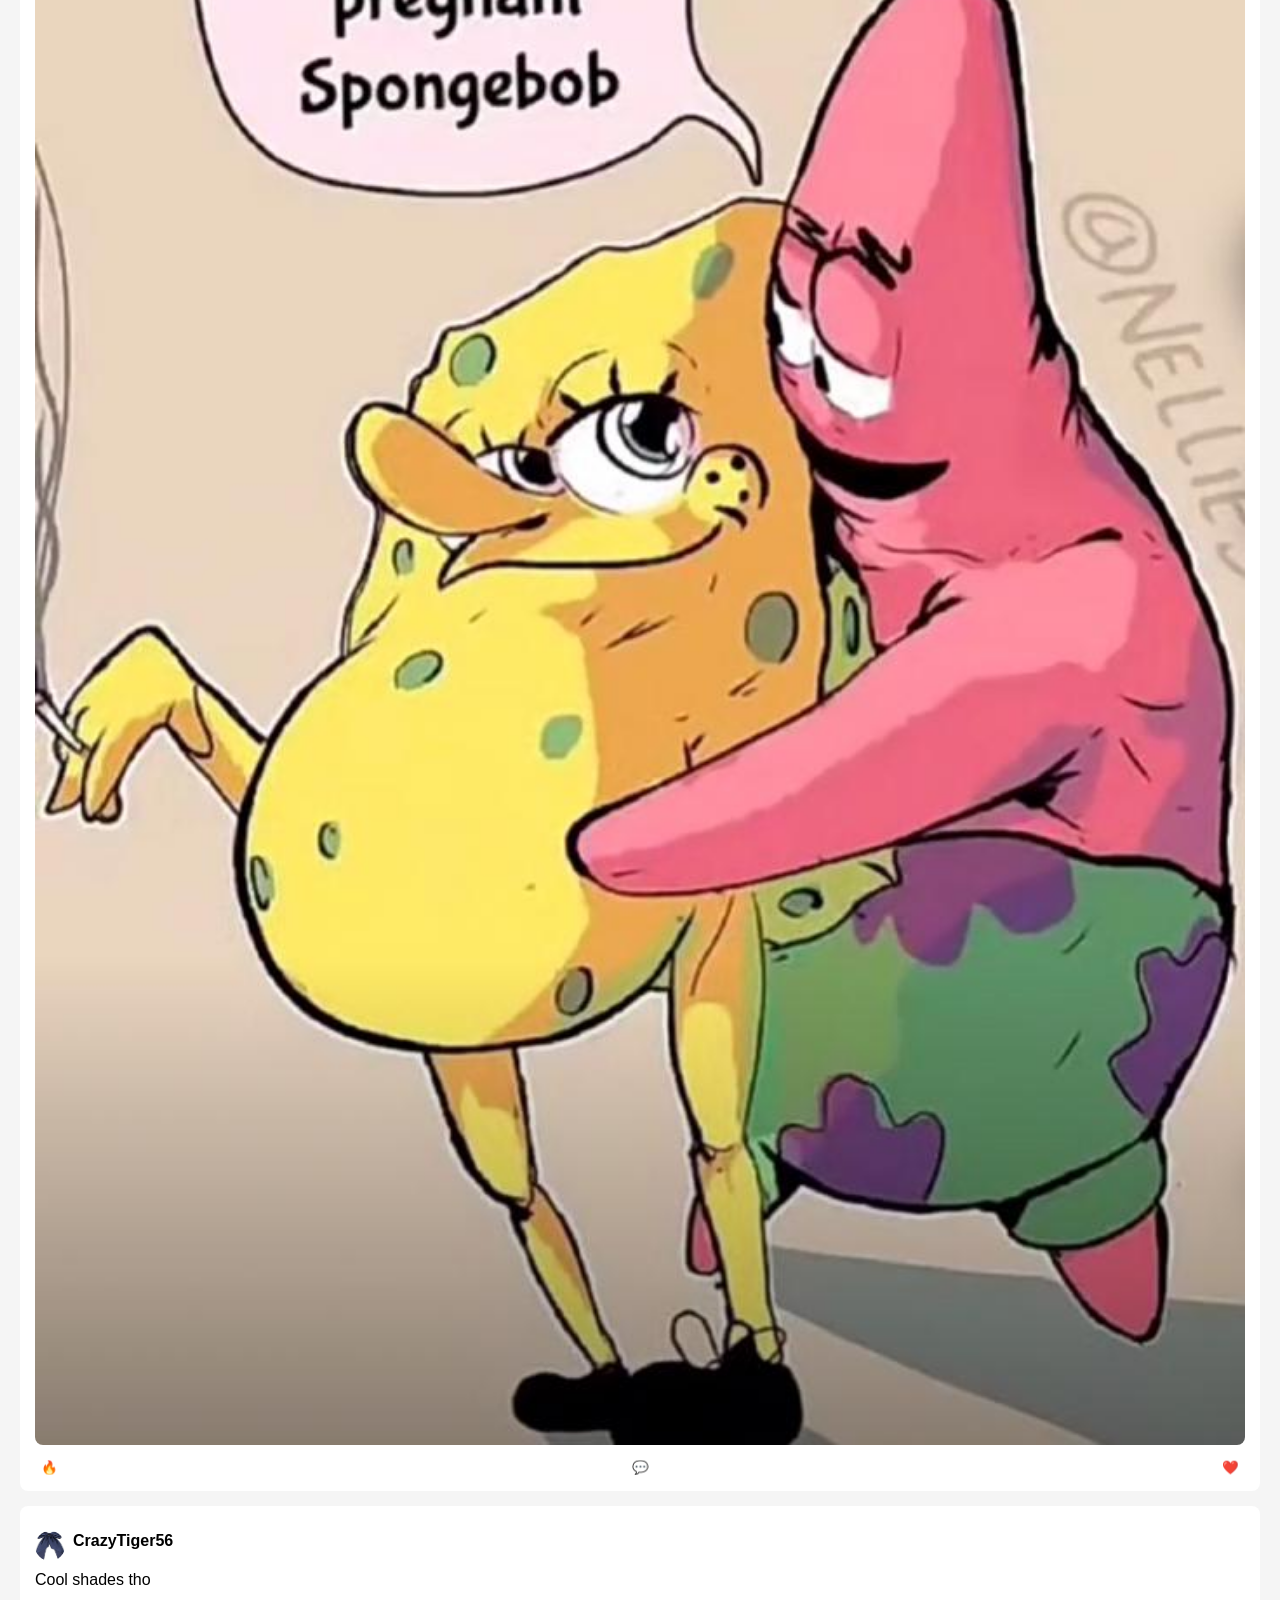
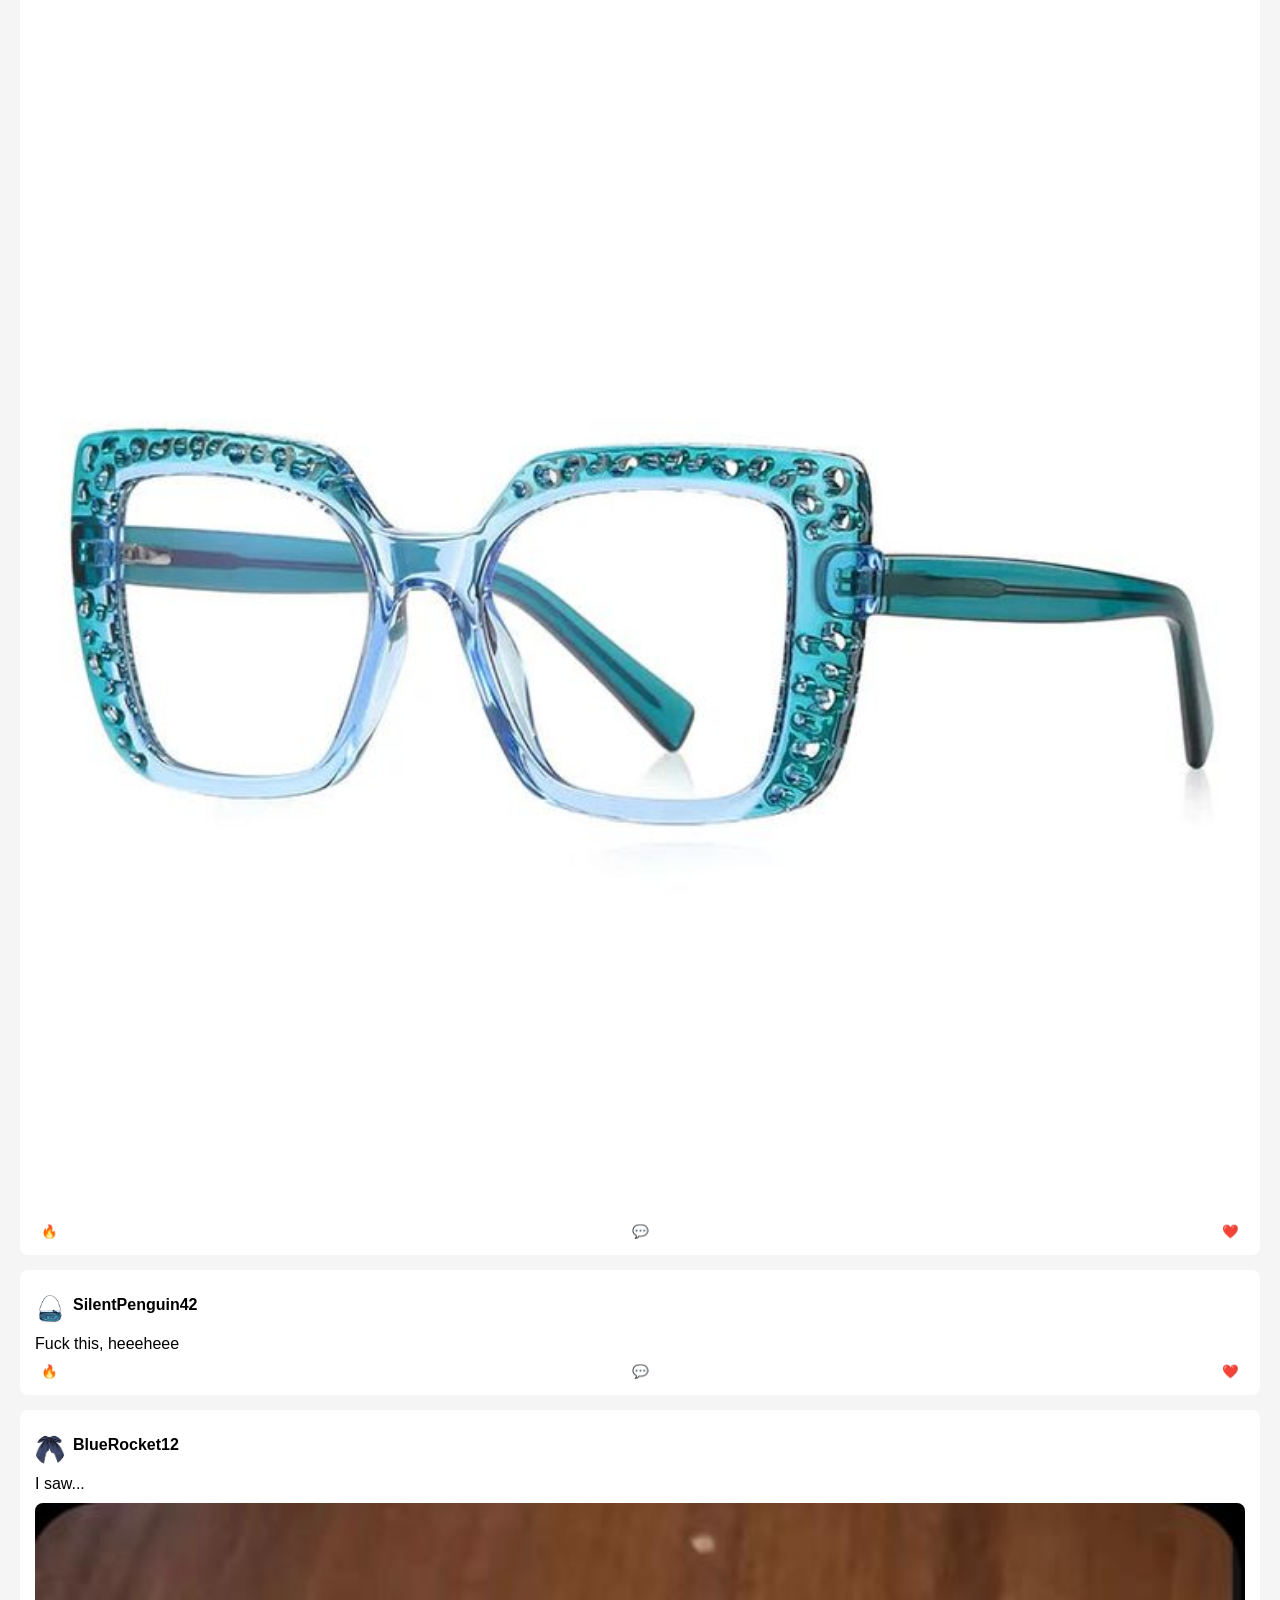
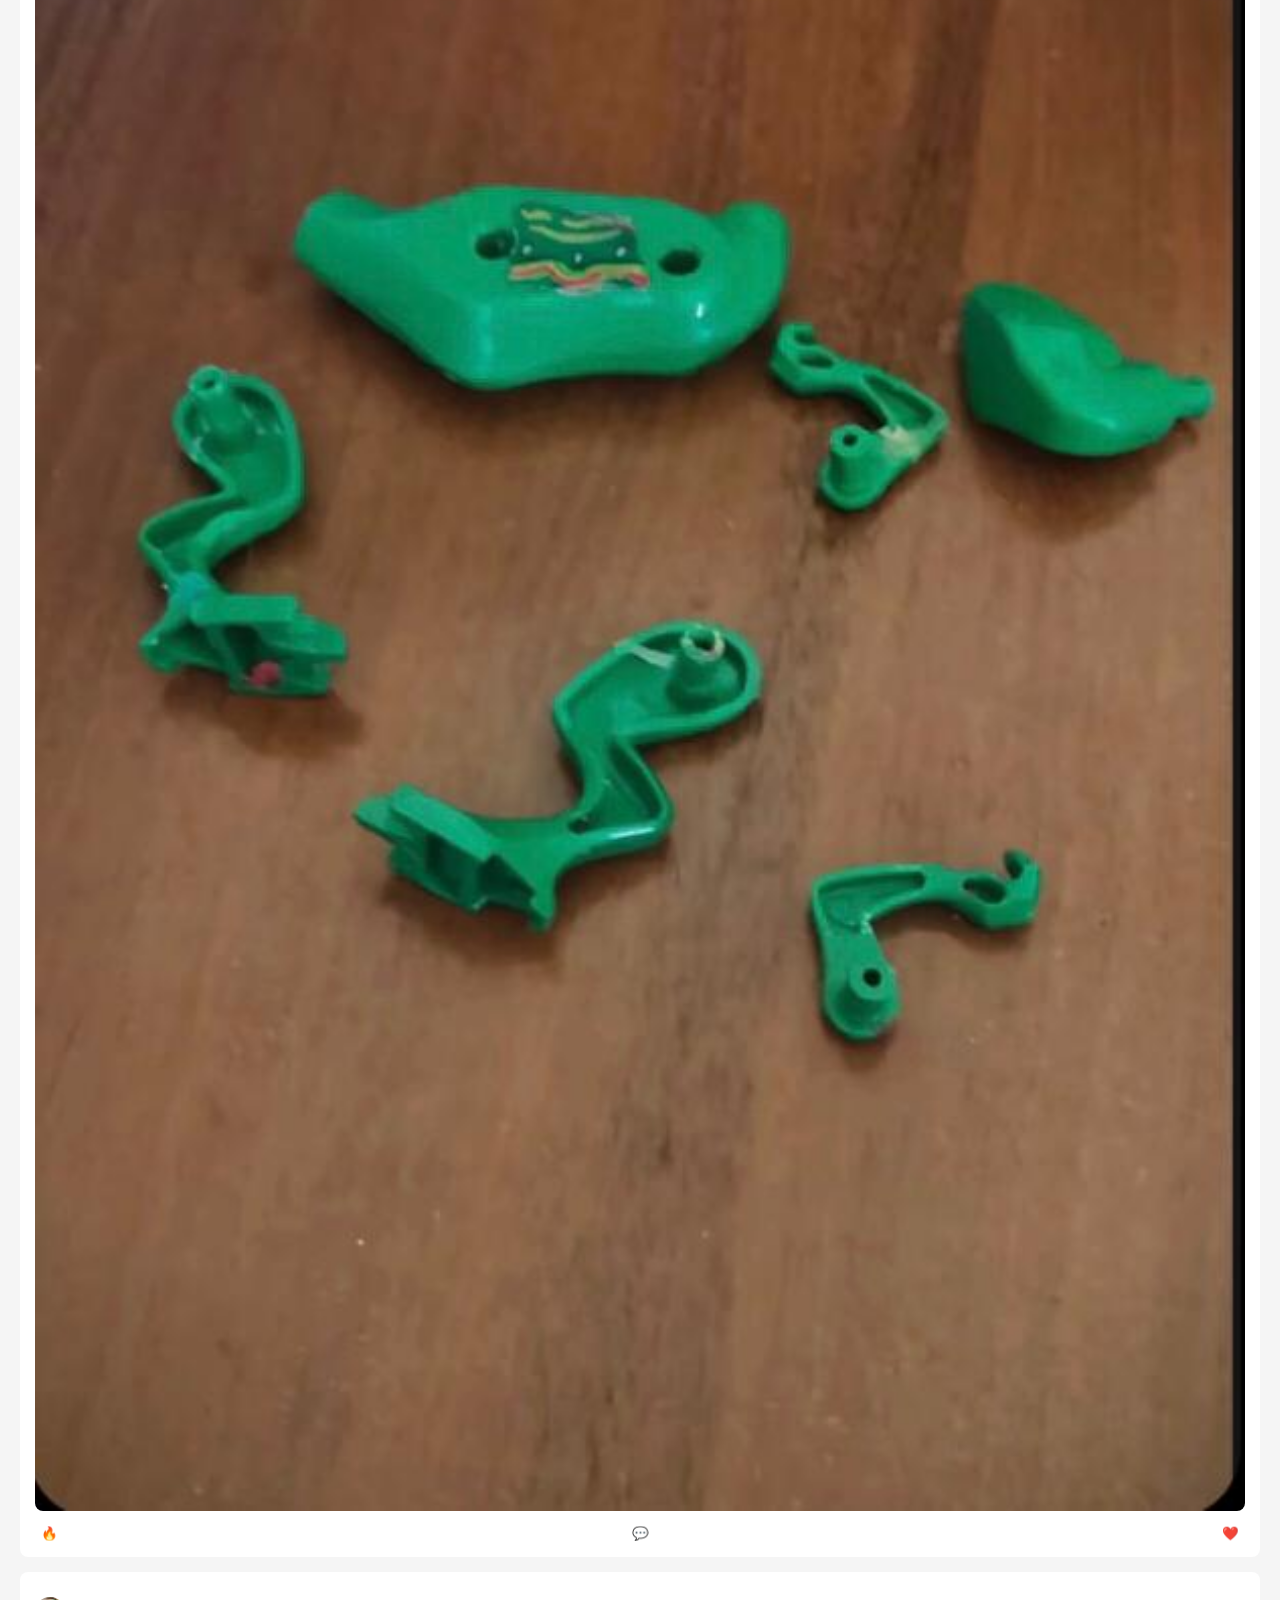
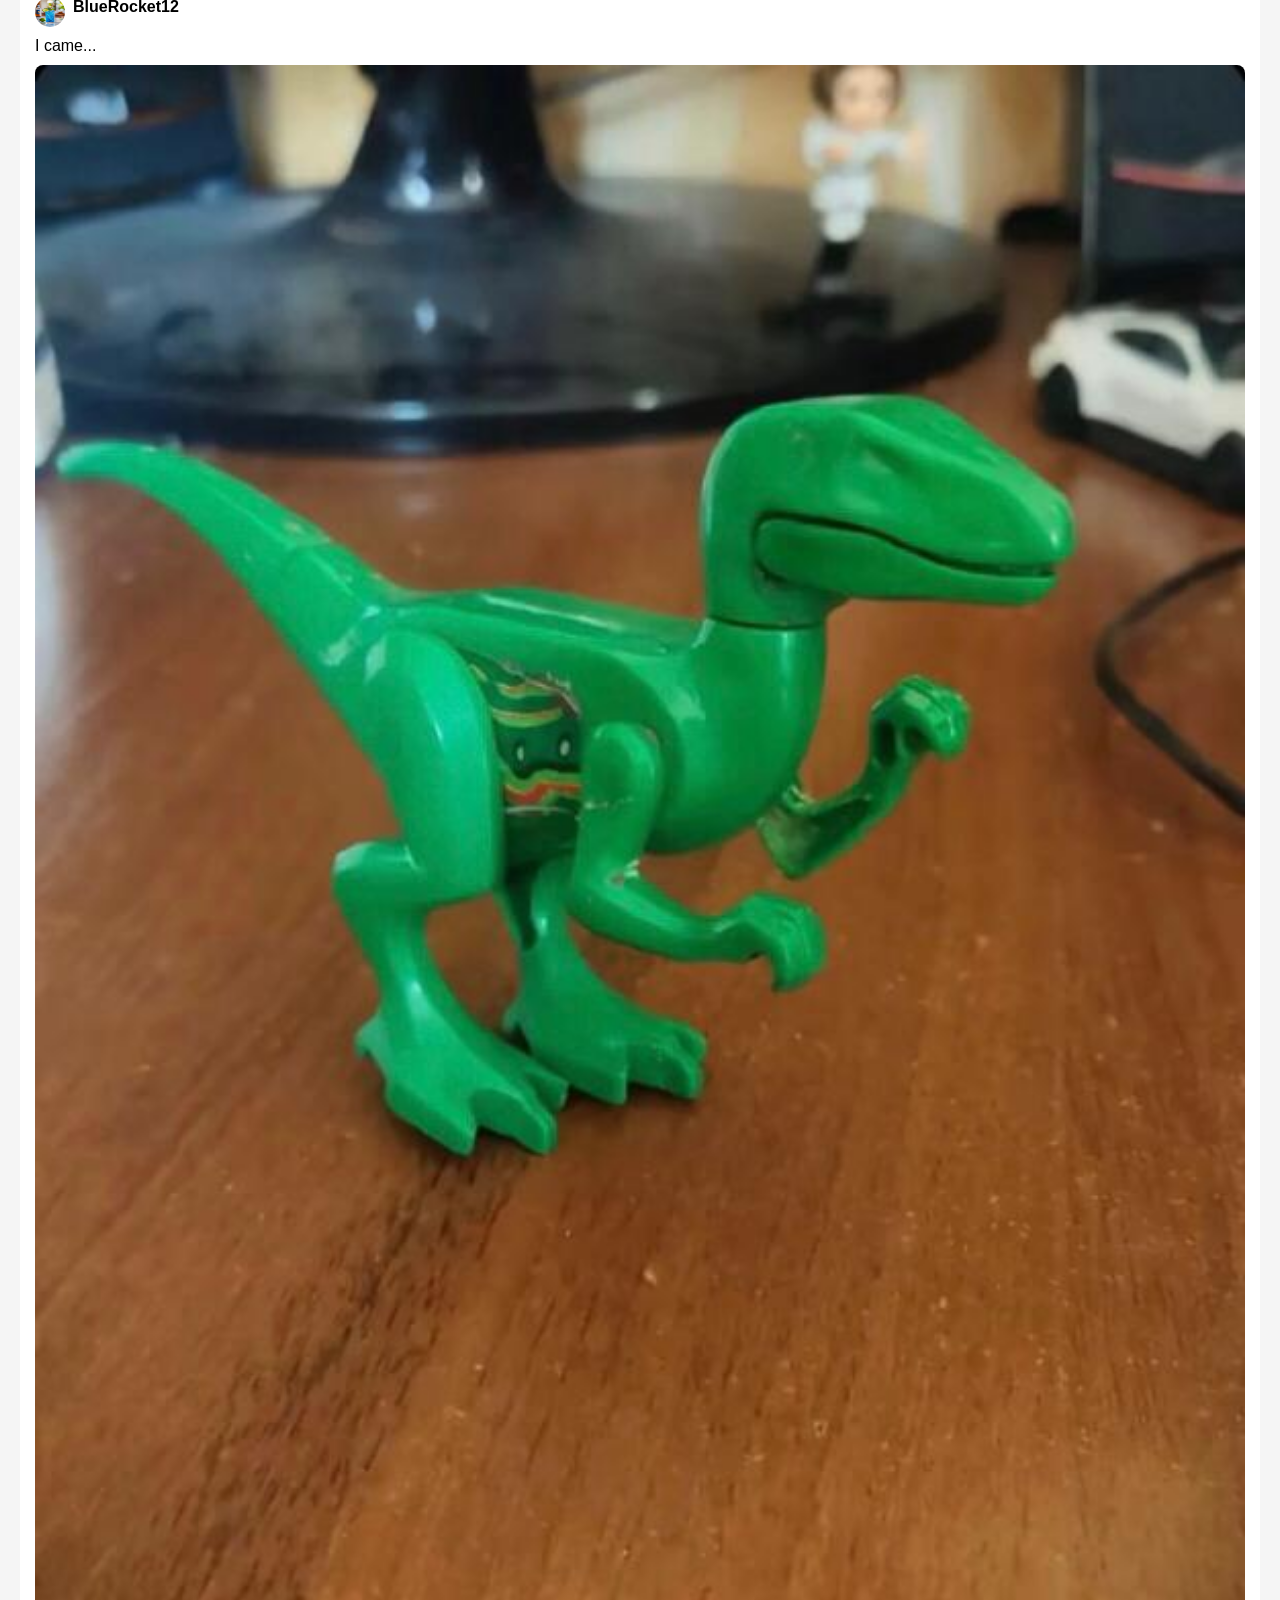
==== commit d3758d61: "Fixed spill button" ====
--- a/index.html
+++ b/index.html
@@ -15,6 +15,21 @@
     </div>
     <button id="spill-button">Spill Something</button>
   </header>
+
+  <div id="spill-modal" class="modal">
+  <div class="modal-content">
+    <h3>What do you want to spill?</h3>
+
+    <textarea id="spill-text" placeholder="Type something..."></textarea>
+
+    <input type="file" id="media-input" accept="image/*,video/*">
+
+    <div class="modal-actions">
+      <button id="post-btn">Post</button>
+      <button id="close-btn">Cancel</button>
+    </div>
+  </div>
+</div>
 
   <!-- Categories -->
   <div class="categories">
--- a/style.css
+++ b/style.css
@@ -69,4 +69,43 @@
   background: none;
   border: none;
   cursor: pointer;
+}
+.post img, .post video {
+  border-radius: 8px;
+  margin-top: 10px;
+}
+.post-header {
+  display: flex;
+  align-items: center;
+  margin-bottom: 10px;
+}
+
+.modal {
+  display: none;
+  position: fixed;
+  top: 0;
+  left: 0;
+  width: 100%;
+  height: 100%;
+  background: rgba(0,0,0,0.5);
+}
+
+.modal-content {
+  background: #fff;
+  padding: 20px;
+  margin: 100px auto;
+  width: 90%;
+  max-width: 400px;
+  border-radius: 10px;
+}
+
+.modal textarea {
+  width: 100%;
+  height: 80px;
+  margin-bottom: 10px;
+}
+
+.modal-actions {
+  display: flex;
+  justify-content: space-between;
 }
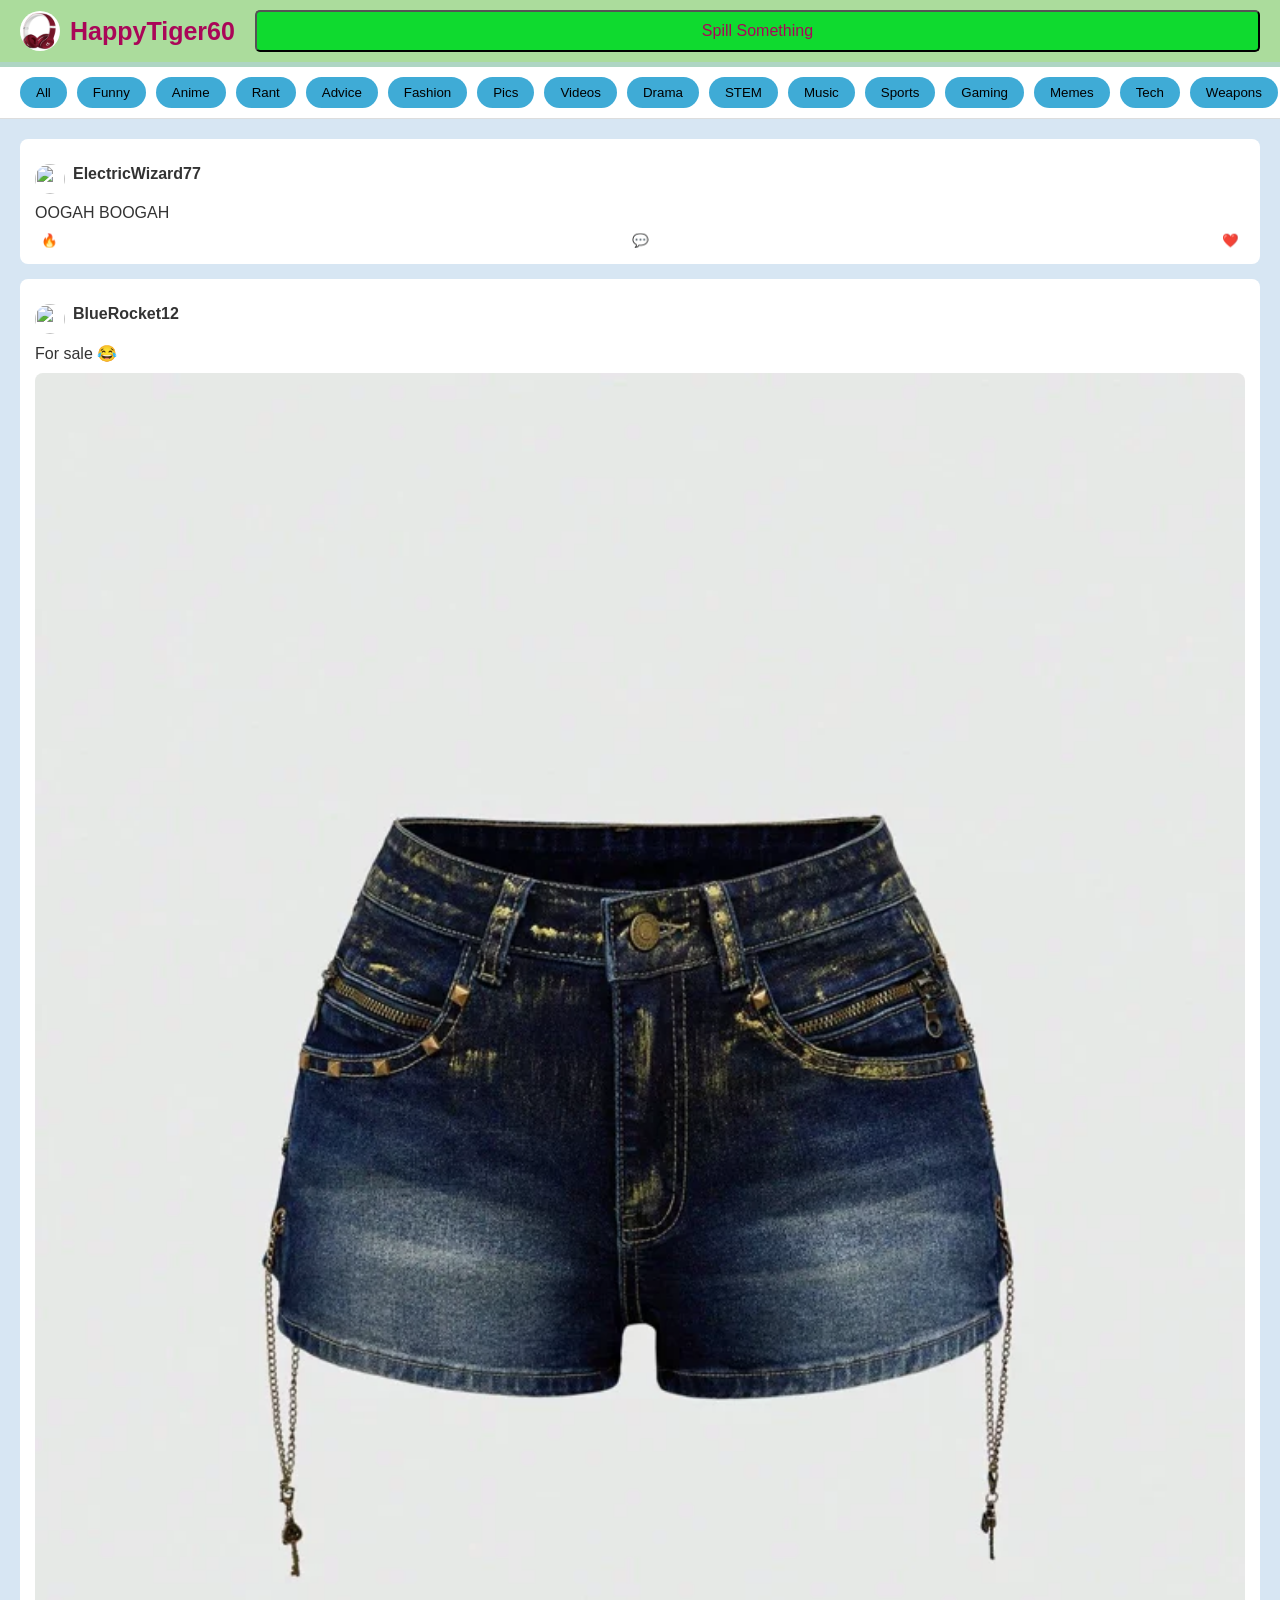
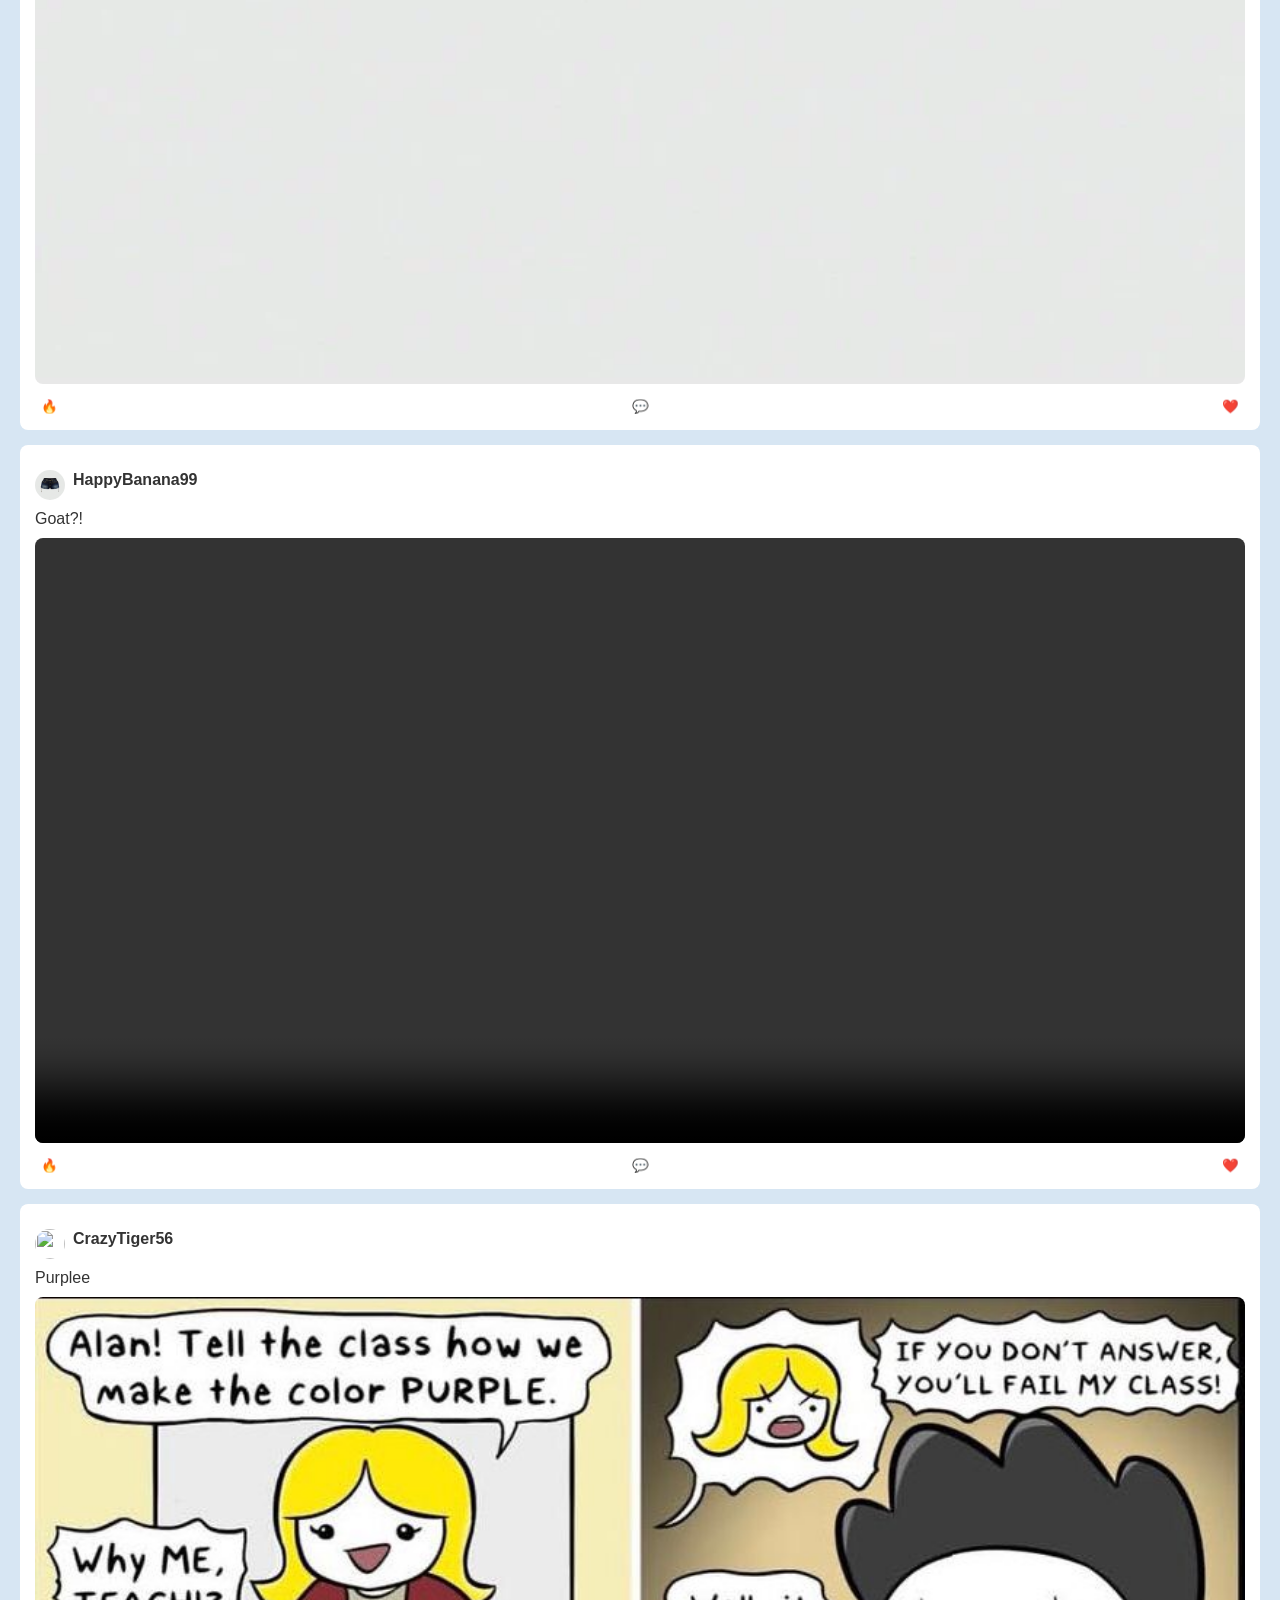
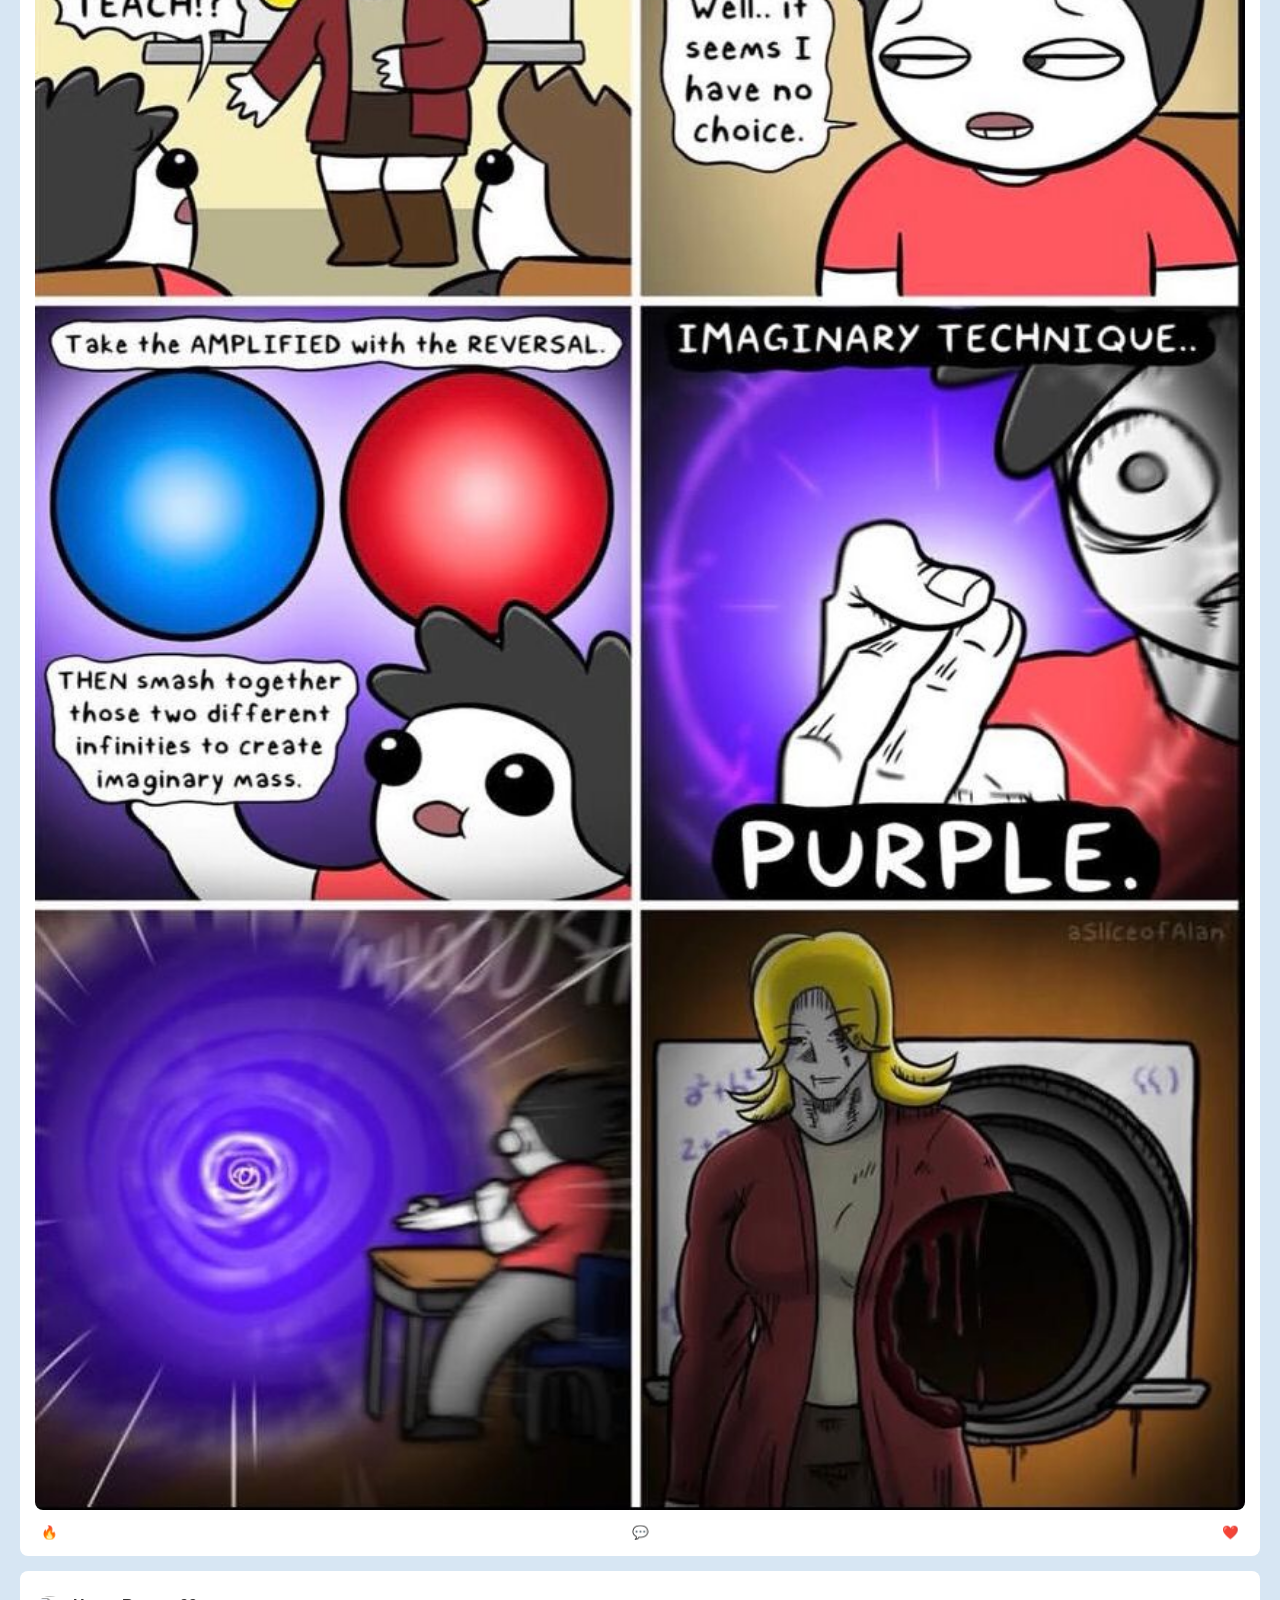
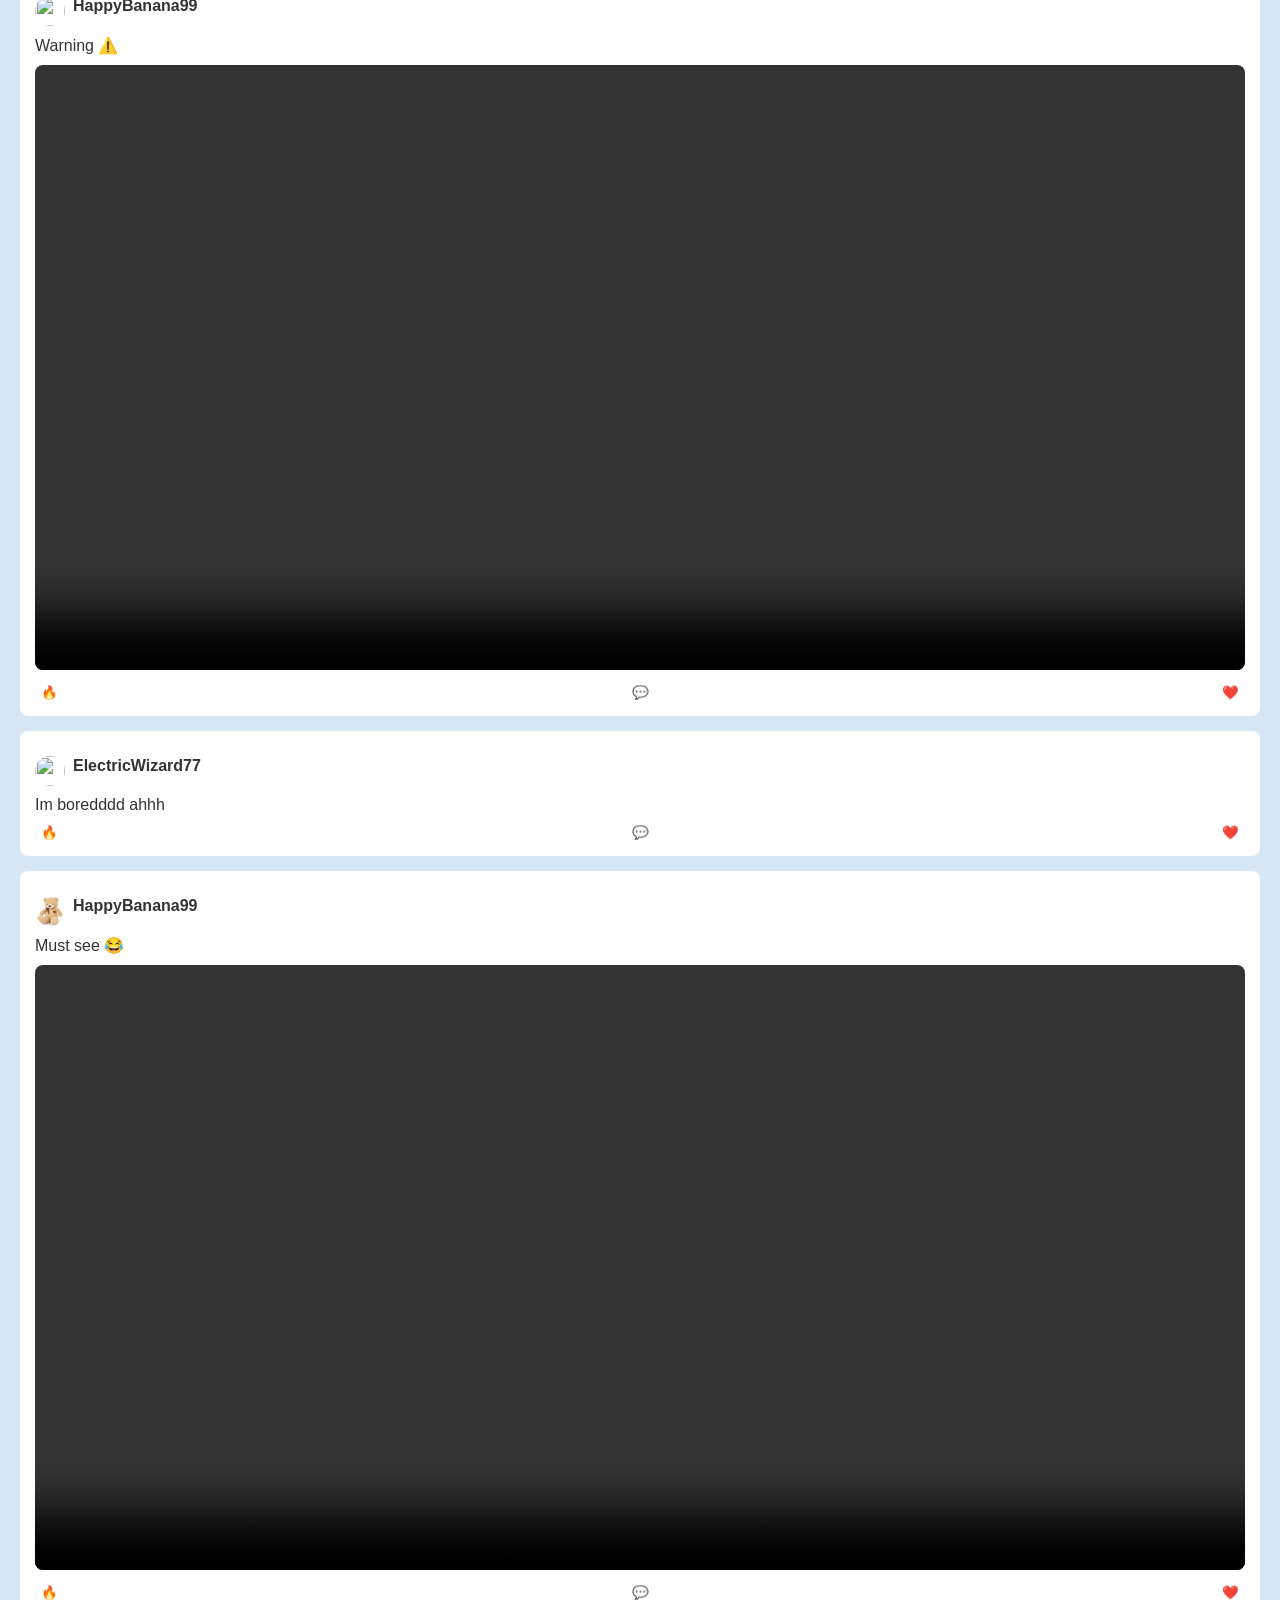
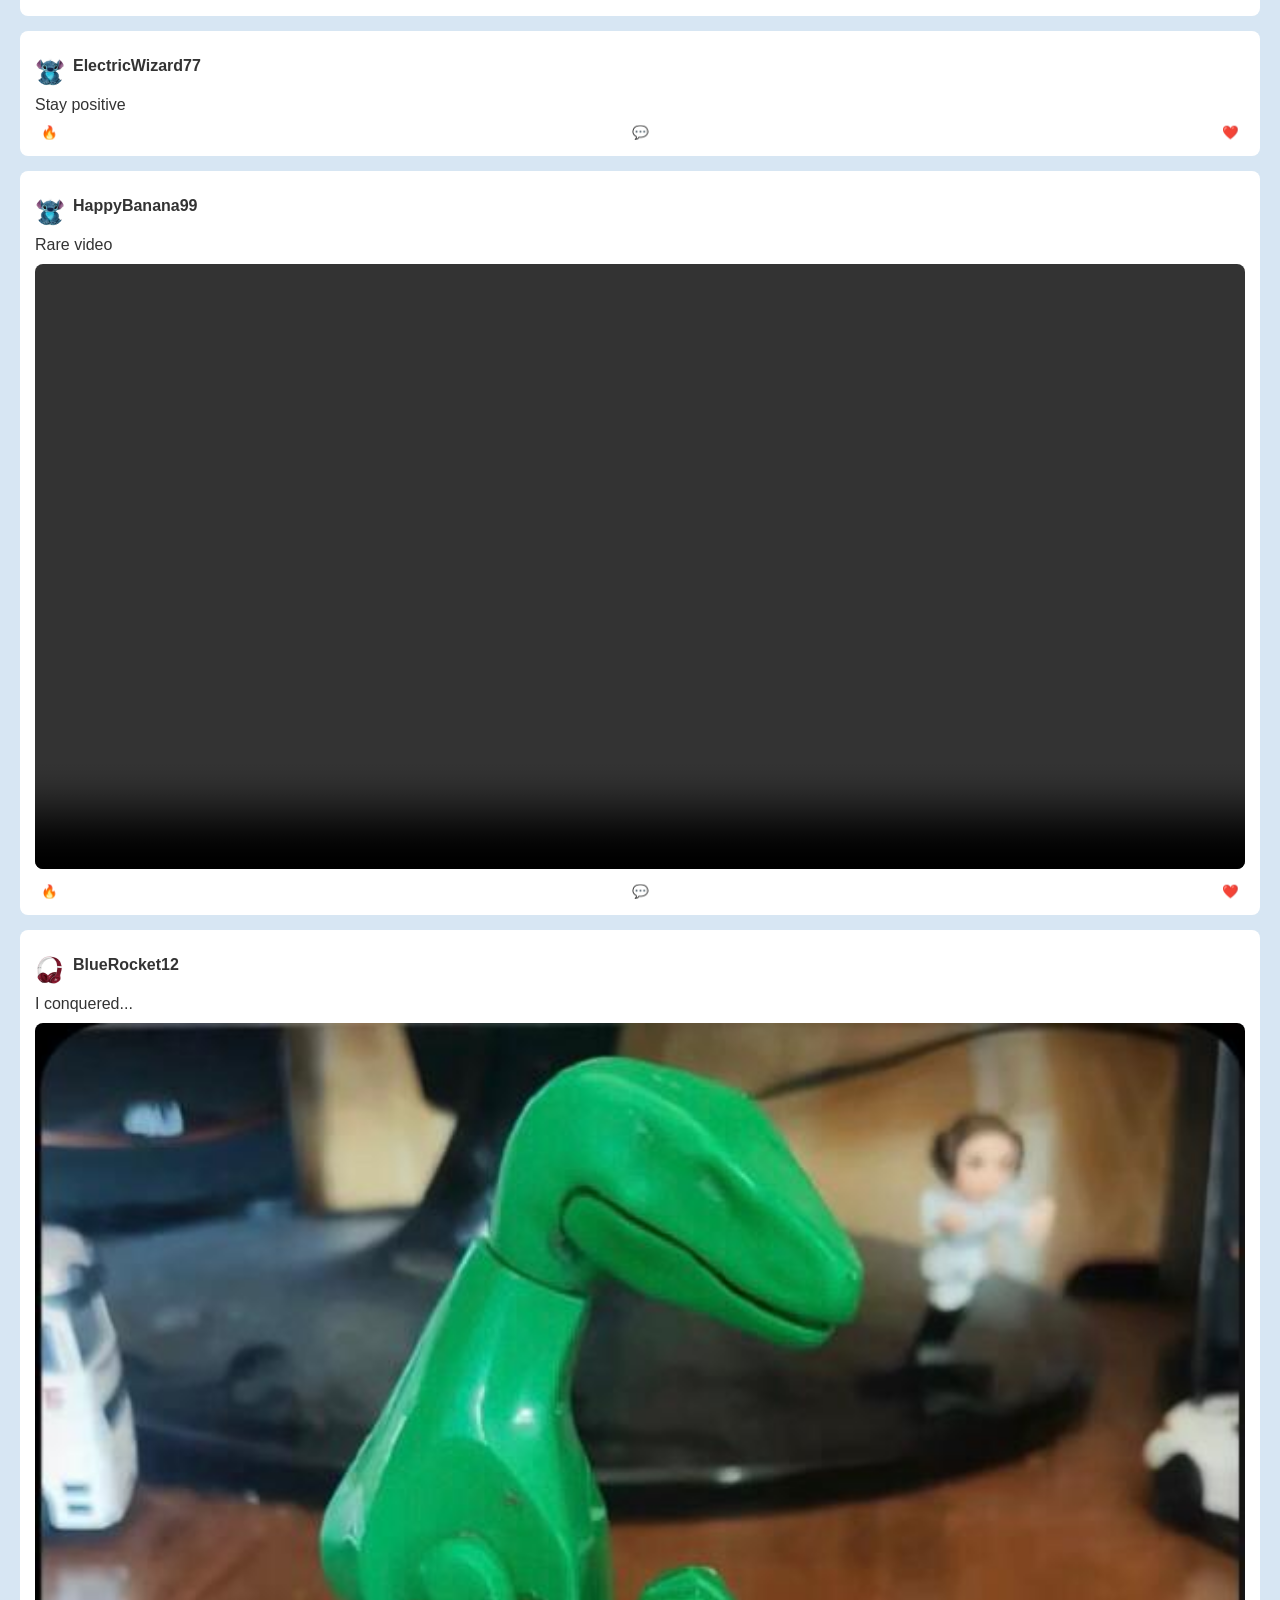
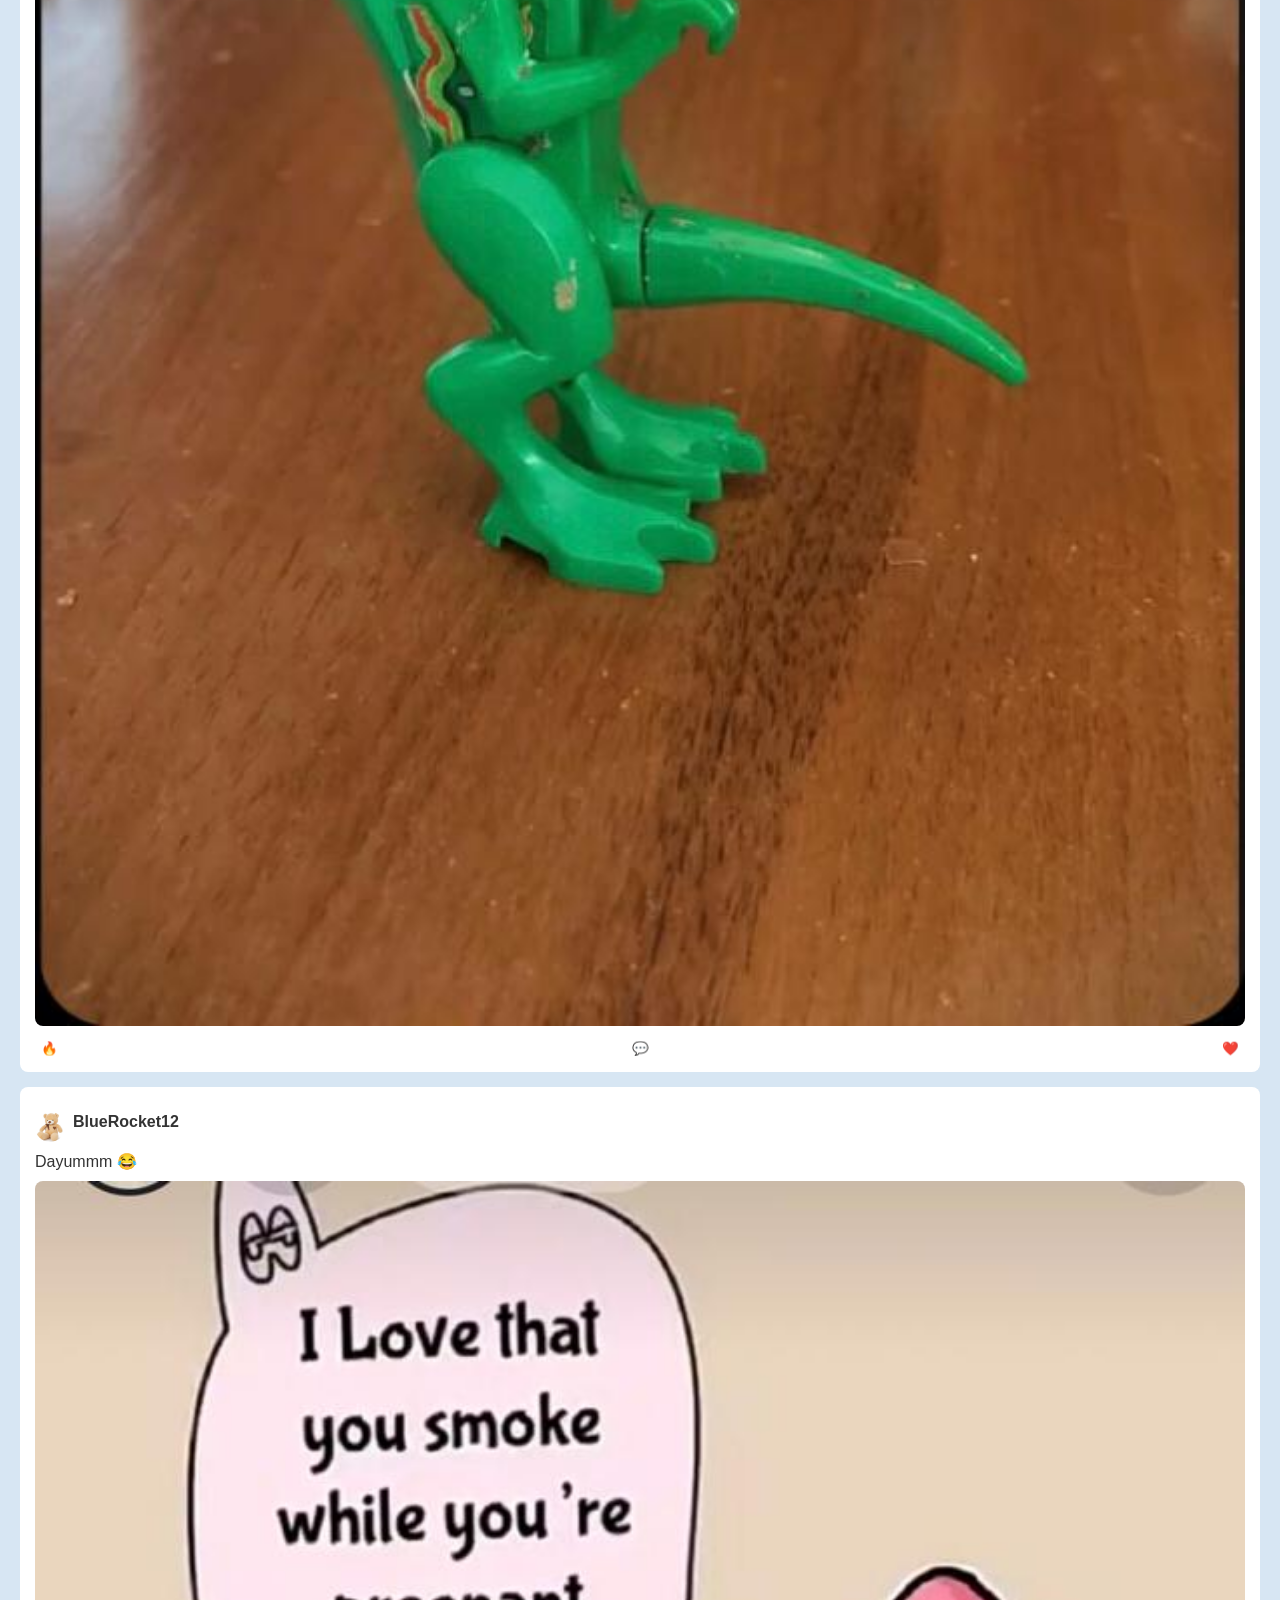
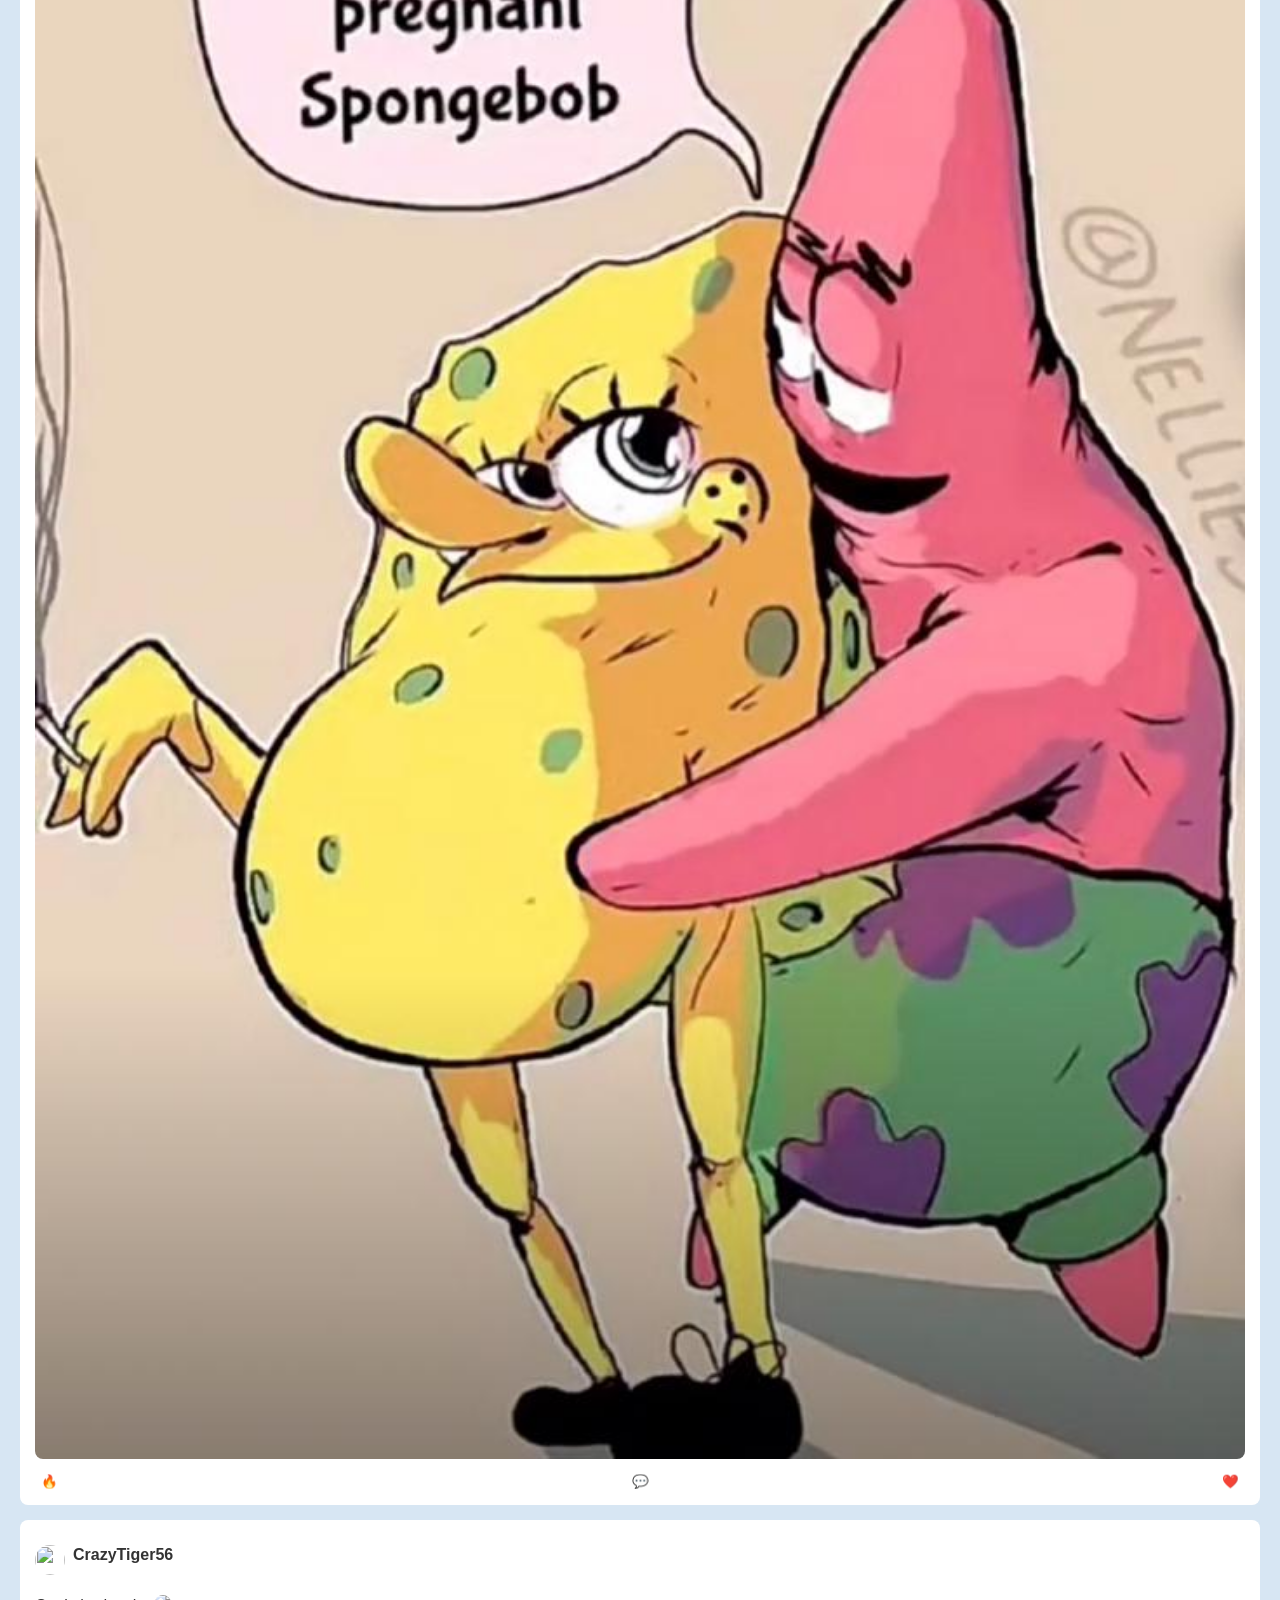
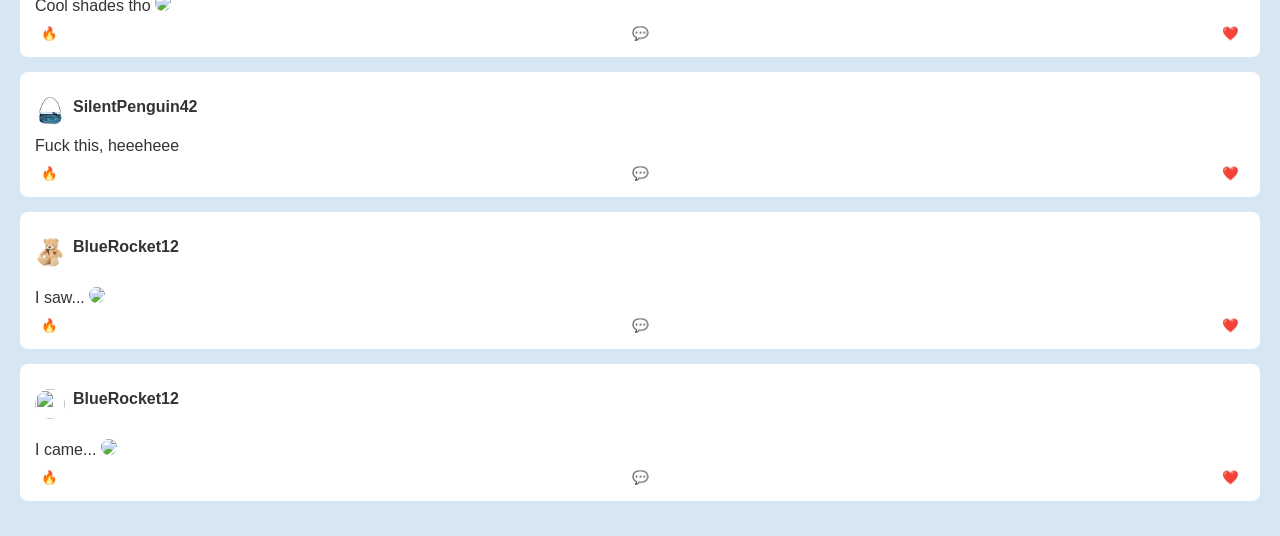
==== commit 1f13c9b6: "Fixed spill button and working on colours" ====
--- a/index.html
+++ b/index.html
@@ -10,7 +10,7 @@
   <!-- Header -->
   <header class="header">
     <div class="avatar">
-      <img id="user-avatar" src="images/8.jpg" alt="Avatar">
+      <img id="user-avatar" src="images/4.jpg" alt="Avatar">
       <span id="username"></span>
     </div>
     <button id="spill-button">Spill Something</button>
@@ -34,8 +34,8 @@
   <!-- Categories -->
   <div class="categories">
     <button>All</button>
+    <button>Funny</button>
     <button>Anime</button>
-    <button>Funny</button>
     <button>Rant</button>
     <button>Advice</button>
     <button>Fashion</button>
--- a/style.css
+++ b/style.css
@@ -2,7 +2,12 @@
   font-family: Arial, sans-serif;
   margin: 0;
   padding: 0;
-  background: #f5f5f5;
+  background: #b3d0e985;
+}
+#user-avatar {
+  width: 40px;
+  height: 40px;
+  border-radius: 50%;
 }
 
 .header {
@@ -10,14 +15,22 @@
   align-items: center;
   justify-content: space-between;
   padding: 10px 20px;
-  background: #fff;
-  border-bottom: 1px solid #ddd;
-}
+  background: #93d66ca2;
+  border-bottom: 5px solid #b3d0e985;
+} 
+
 
 .avatar {
   display: flex;
   align-items: center;
   gap: 10px;
+}
+
+#username {
+  font-weight: bold;
+  font-size: 25px;
+  color: #aa0658;
+
 }
 
 .avatar img {
@@ -32,6 +45,15 @@
   padding: 10px;
   font-size: 16px;
   cursor: pointer;
+  background: #04da28ee;
+  border: 3px color(srgb red green blue) #b3d0e985;
+  border-radius: 5px;
+  color: #aa0658;
+}
+
+#spill-button:hover {
+  background: #04da28ee;
+  color: #aa0658;
 }
 
 .categories {
@@ -39,16 +61,29 @@
   gap: 10px;
   padding: 10px 20px;
   overflow-x: auto;
-  background: #fff;
+  background: #ffffff;
   border-bottom: 1px solid #ddd;
+}
+.categories button {
+  padding: 8px 16px;
+  border: none;
+  background: #3fabd6;
+  cursor: pointer;
+  border-radius: 20px;
+}
+
+#categories button:hover {
+  background: #43db3e;
+  color: #fff;
 }
 
 .feed {
   padding: 20px;
+  color: #333;
 }
 
 .post {
-  background: #fff;
+  background: #ffffff;  
   padding: 15px;
   margin-bottom: 15px;
   border-radius: 8px;
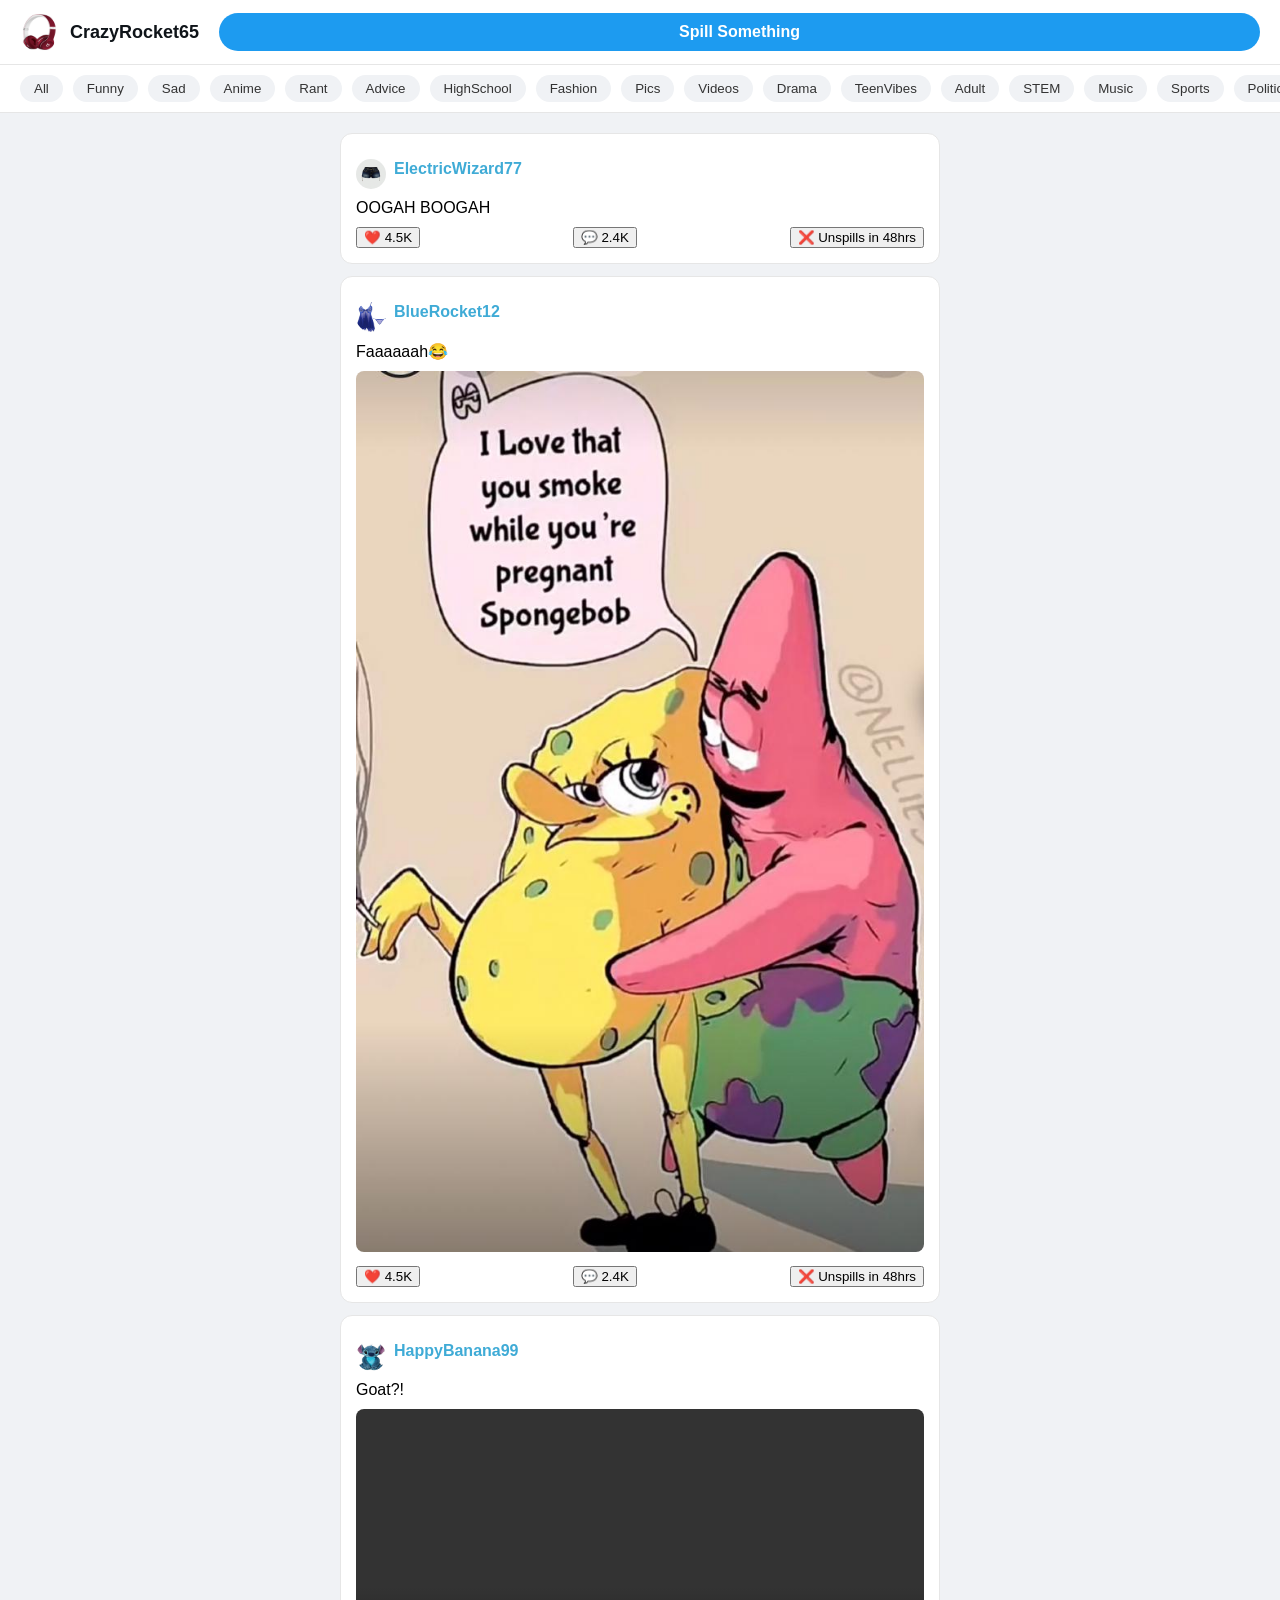
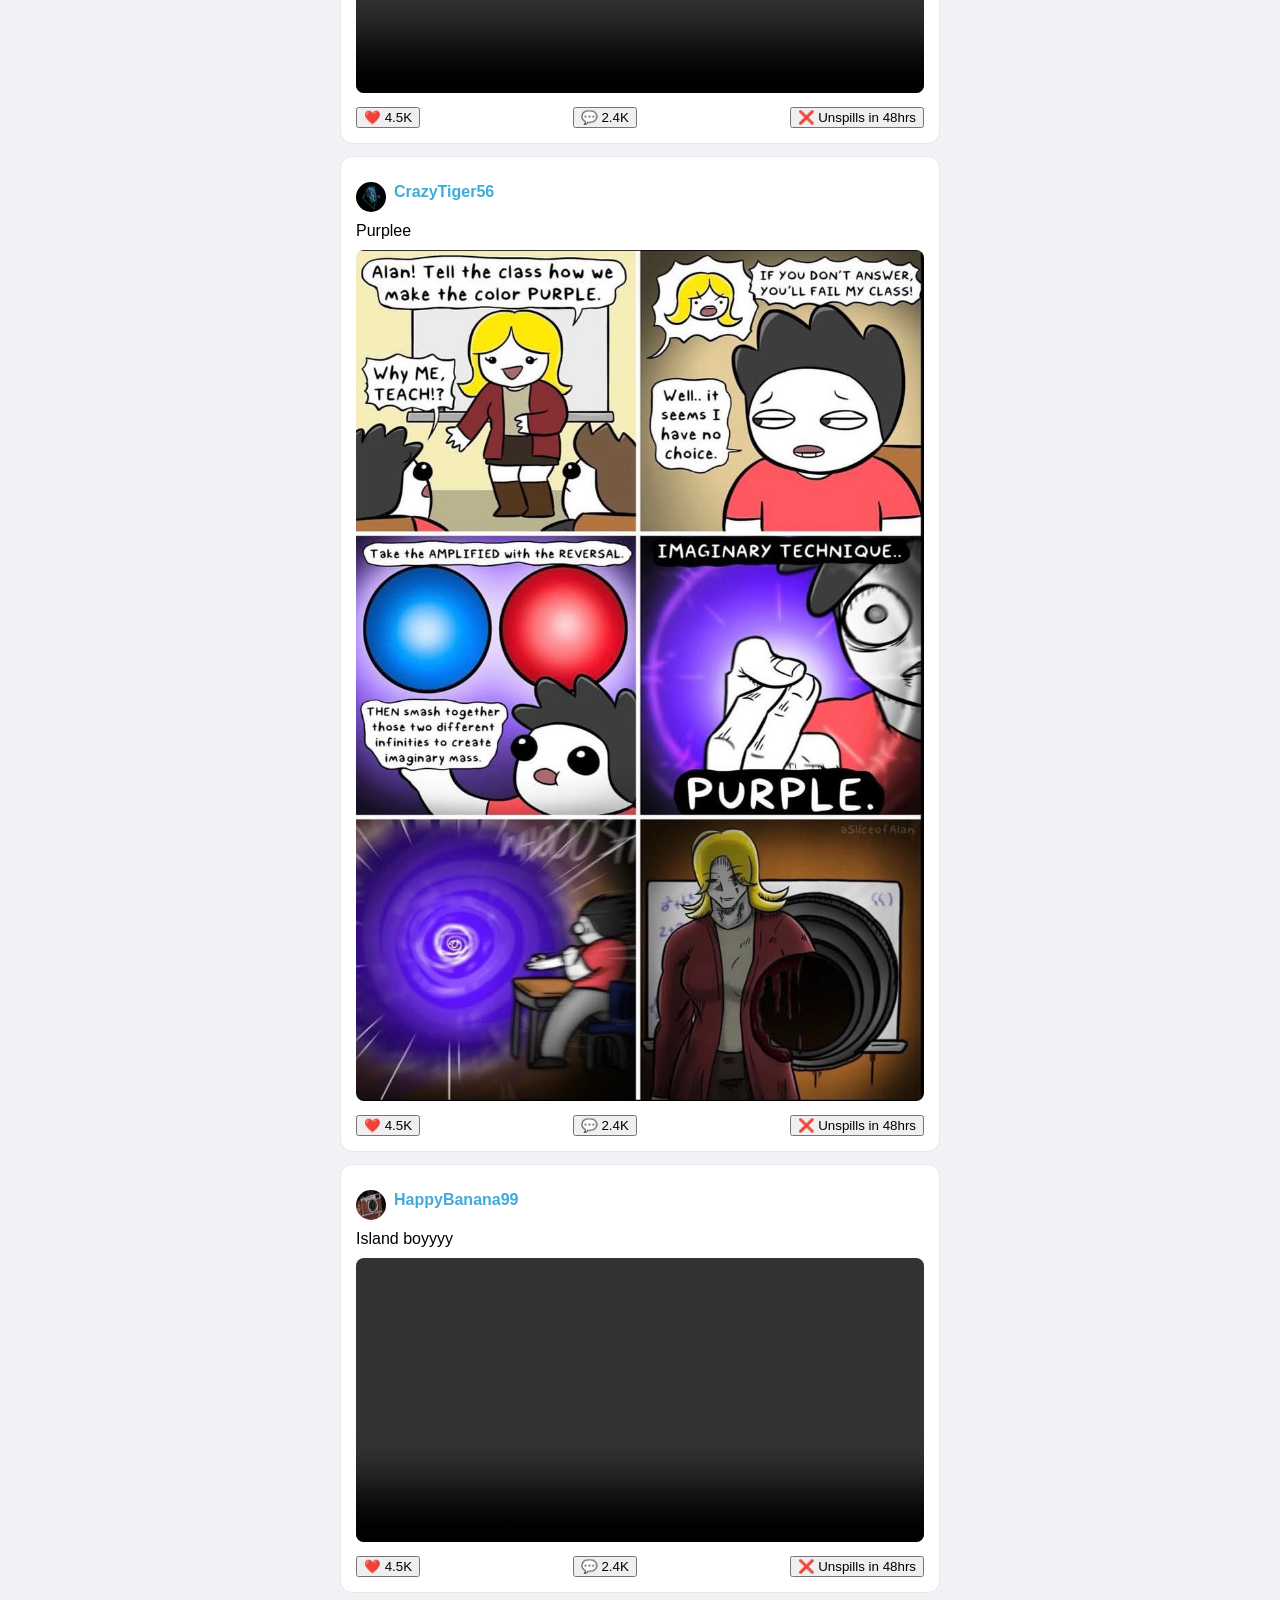
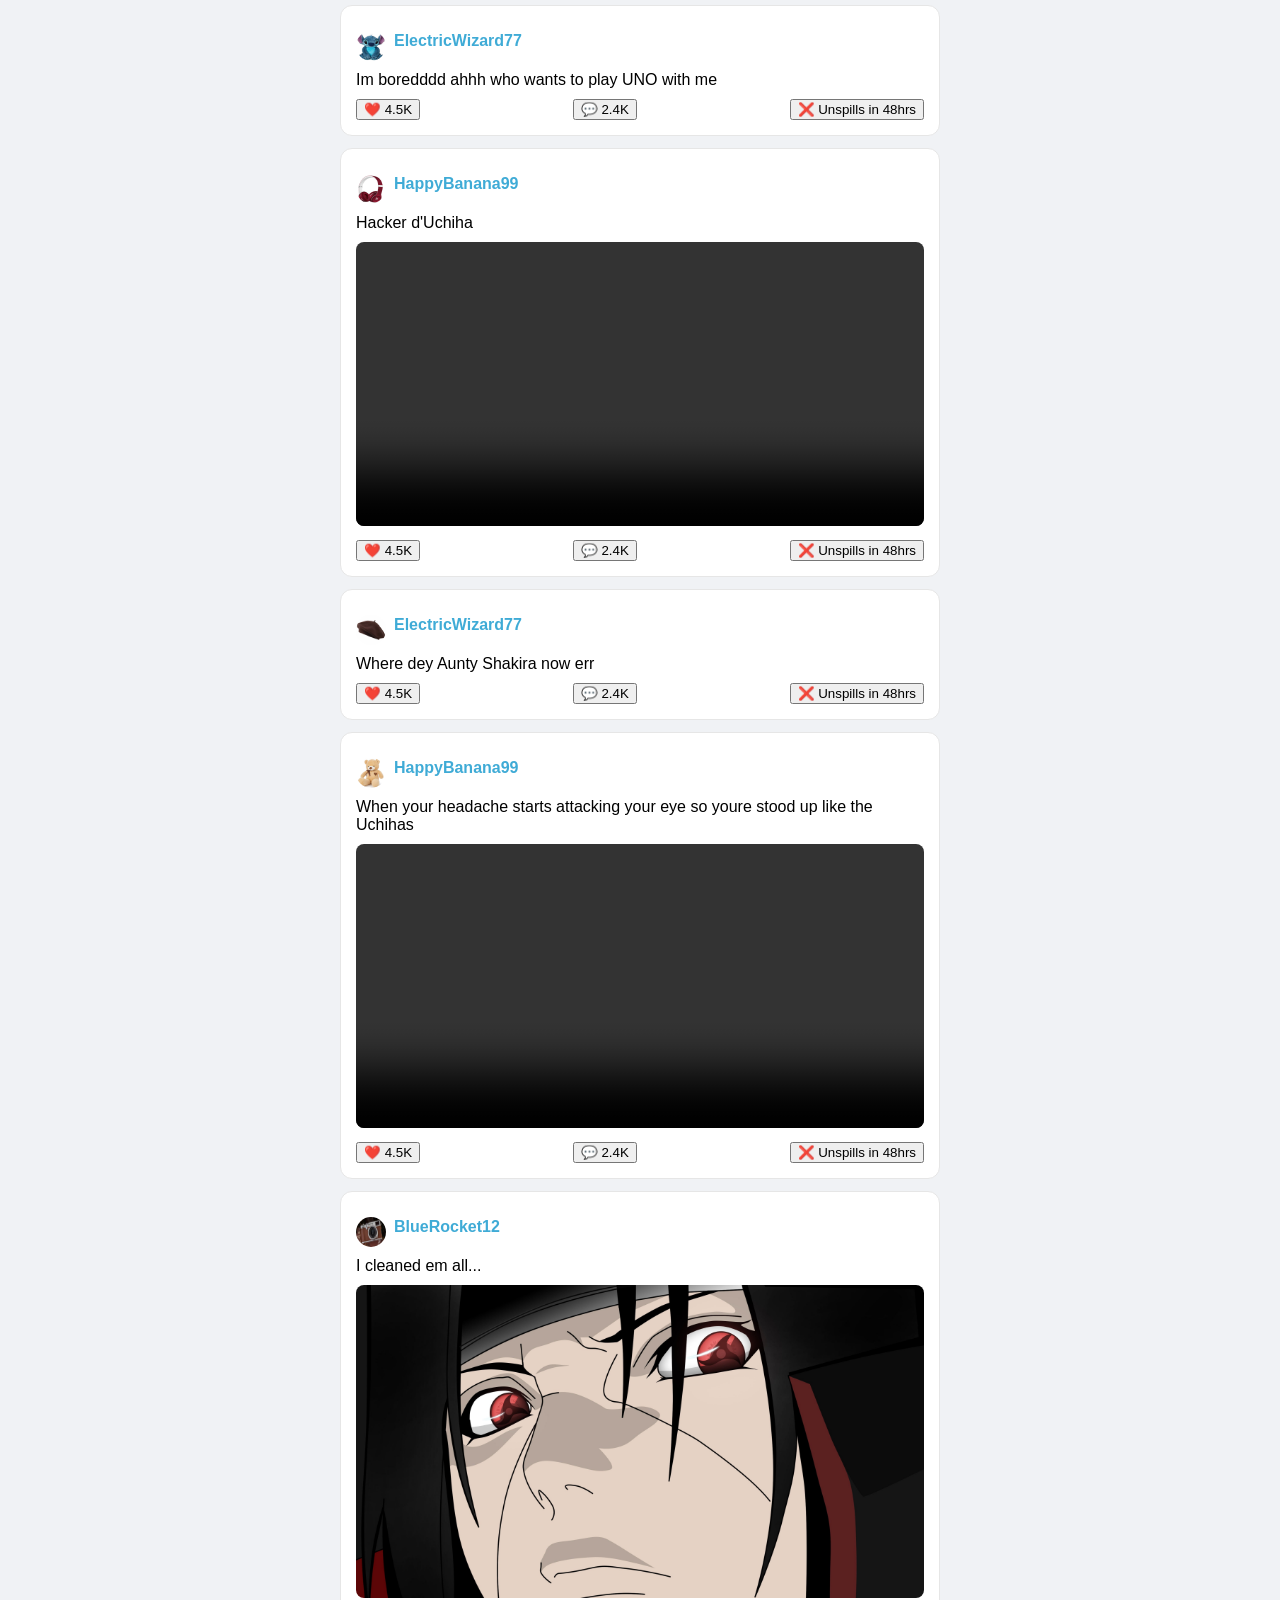
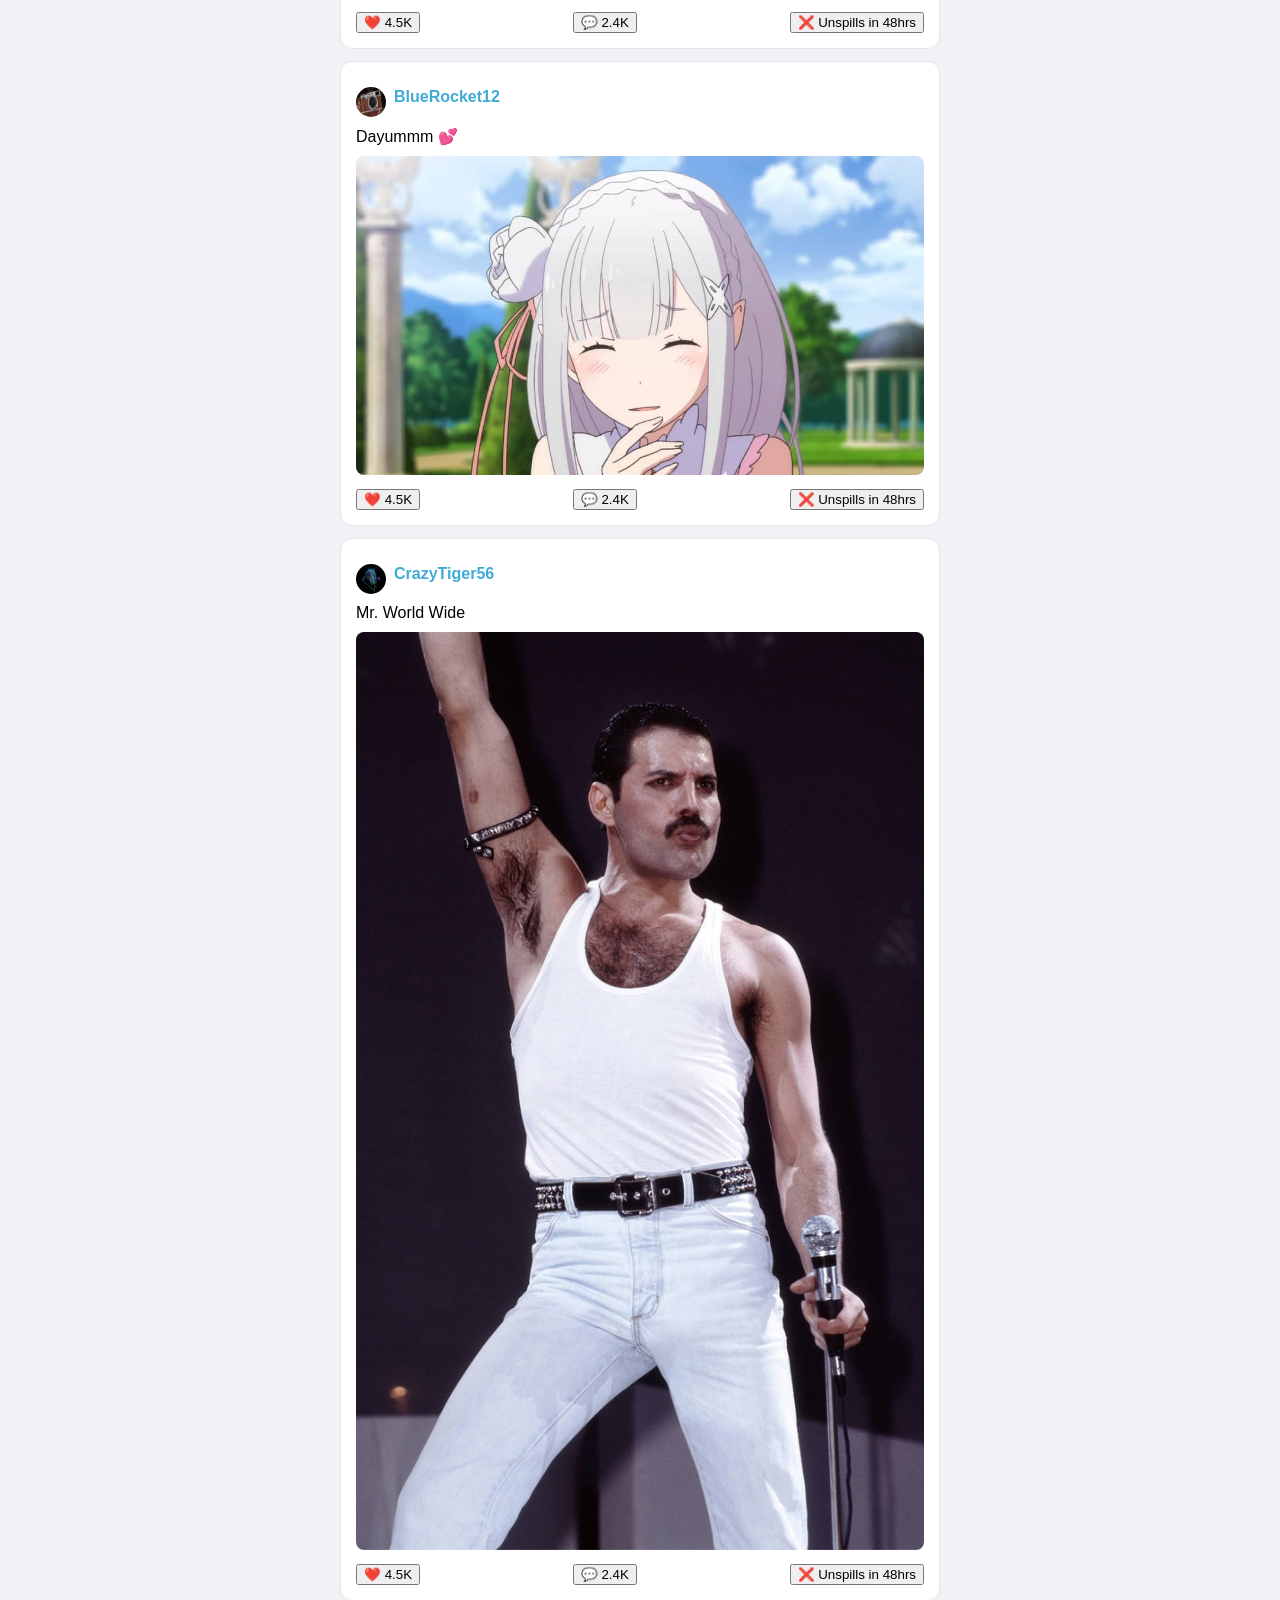
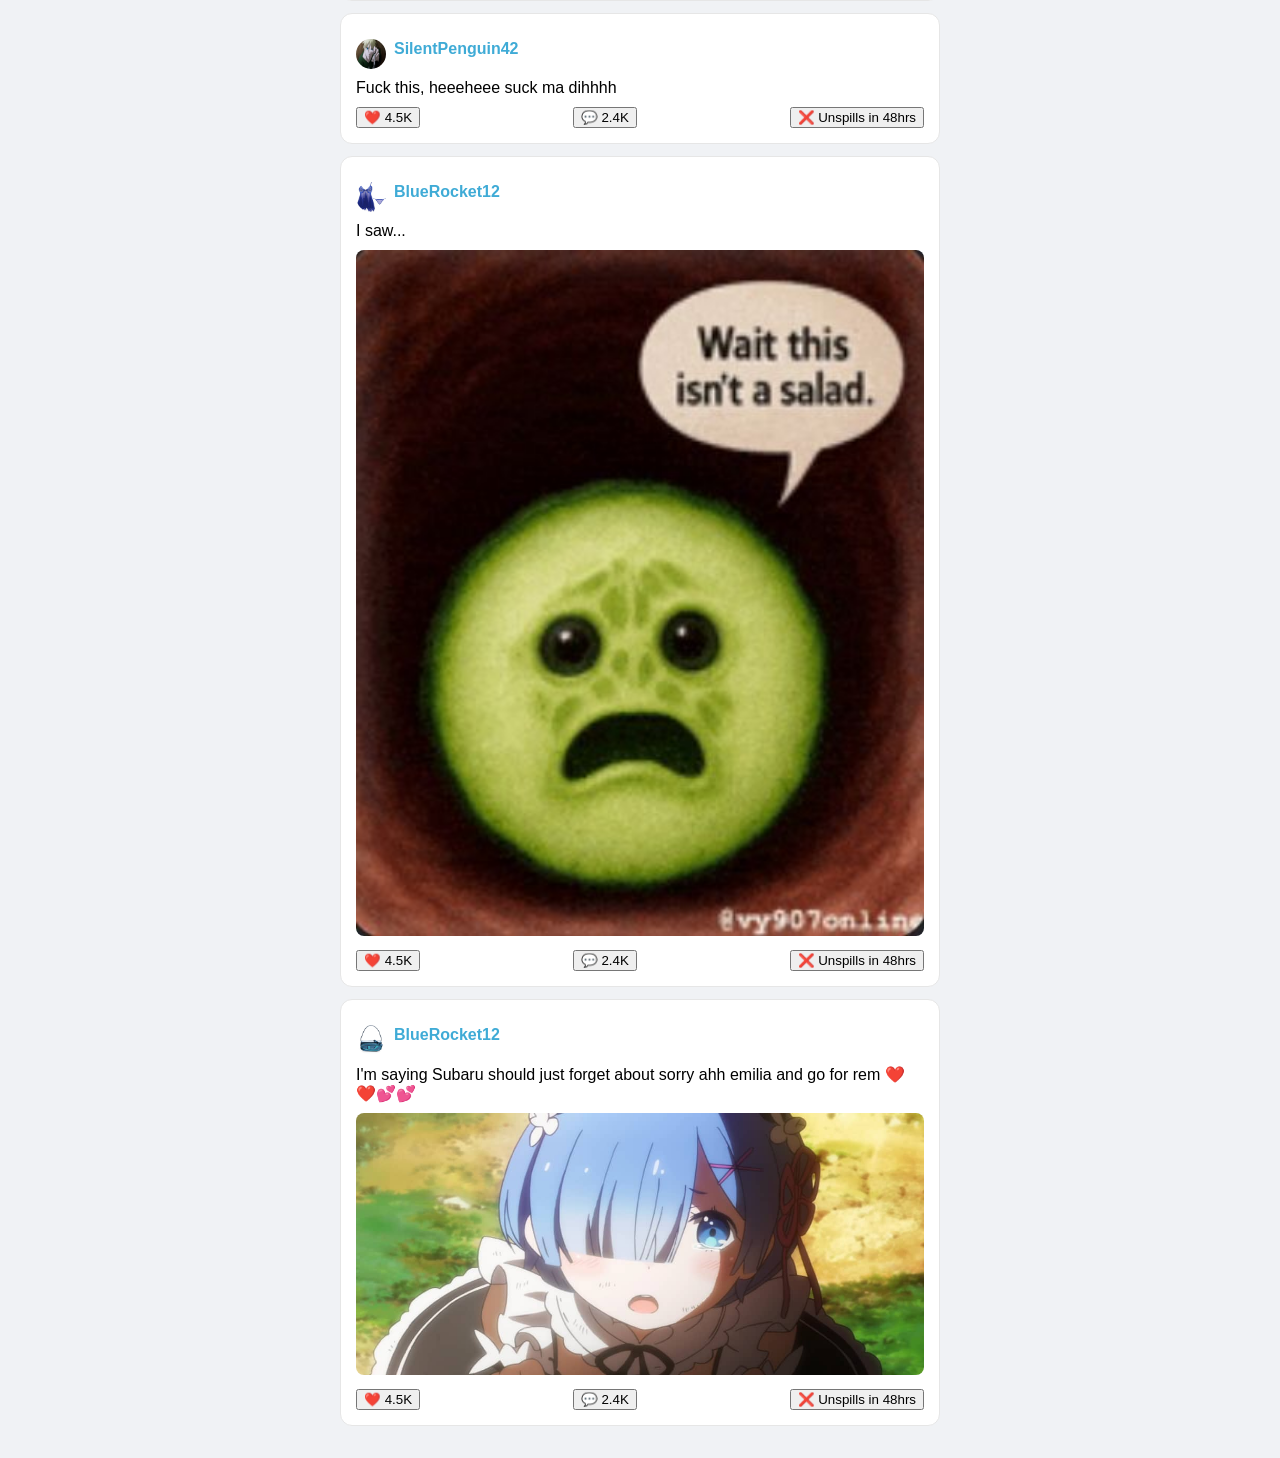
==== commit 9ecd29b8: "Changes" ====
--- a/index.html
+++ b/index.html
@@ -35,20 +35,32 @@
   <div class="categories">
     <button>All</button>
     <button>Funny</button>
+    <button>Sad</button>
     <button>Anime</button>
     <button>Rant</button>
     <button>Advice</button>
+    <button>HighSchool</button>
     <button>Fashion</button>
     <button>Pics</button>
     <button>Videos</button>
     <button>Drama</button>
+    <button>TeenVibes</button>
+    <button>Adult</button>
     <button>STEM</button>
     <button>Music</button>
     <button>Sports</button>
+    <button>Politics</button>
     <button>Gaming</button>
     <button>Memes</button>
     <button>Tech</button>
     <button>Weapons</button>
+    <button>Manga</button>
+    <button>News</button>
+    <button>Religion</button>
+    <button>Robots</button>
+    <button>Gambling</button>
+
+    
   </div>
 
   <!-- Feed -->
--- a/style.css
+++ b/style.css
@@ -2,8 +2,9 @@
   font-family: Arial, sans-serif;
   margin: 0;
   padding: 0;
-  background: #b3d0e985;
-}
+  background: #f0f2f5;
+}
+
 #user-avatar {
   width: 40px;
   height: 40px;
@@ -14,11 +15,13 @@
   display: flex;
   align-items: center;
   justify-content: space-between;
-  padding: 10px 20px;
-  background: #93d66ca2;
-  border-bottom: 5px solid #b3d0e985;
-} 
-
+  padding: 12px 20px;
+  background: #ffffff;
+  border-bottom: 1px solid #e6e6e6;
+  position: sticky;
+  top: 0;
+  z-index: 1000;
+}
 
 .avatar {
   display: flex;
@@ -27,10 +30,9 @@
 }
 
 #username {
-  font-weight: bold;
-  font-size: 25px;
-  color: #aa0658;
-
+  font-weight: 600;
+  font-size: 18px;
+  color: #0f1419;
 }
 
 .avatar img {
@@ -43,76 +45,98 @@
   flex: 1;
   margin-left: 20px;
   padding: 10px;
+  cursor: pointer;
+  background: #1d9bf0;
+  border: none;
+  border-radius: 999px;
+  font-weight: 600;
   font-size: 16px;
-  cursor: pointer;
-  background: #04da28ee;
-  border: 3px color(srgb red green blue) #b3d0e985;
-  border-radius: 5px;
-  color: #aa0658;
+  color: #ffffff;
+  transition: all 0.2s ease;
 }
 
 #spill-button:hover {
-  background: #04da28ee;
-  color: #aa0658;
-}
-
+  background: #1a8cd8;
+  transform: scale(1.02);
+}
 .categories {
   display: flex;
   gap: 10px;
   padding: 10px 20px;
   overflow-x: auto;
   background: #ffffff;
-  border-bottom: 1px solid #ddd;
-}
+  border-bottom: 1px solid #e6e6e6;
+}
+
 .categories button {
-  padding: 8px 16px;
-  border: none;
-  background: #3fabd6;
-  cursor: pointer;
-  border-radius: 20px;
-}
-
-#categories button:hover {
-  background: #43db3e;
-  color: #fff;
-}
+  padding: 6px 14px;
+  border: none;
+  background: #f0f2f5;
+  cursor: pointer;
+  border-radius: 999px;
+  font-weight: 500;
+  color: #333;
+  transition: all 0.2s ease;
+}
+
+.categories button:hover {
+  background: #1d9bf0;
+  color: #ffffff;
+}
+
 
 .feed {
   padding: 20px;
-  color: #333;
+  max-width: 600px;
+  margin: 0 auto;
 }
 
 .post {
-  background: #ffffff;  
+  background: #ffffff;
   padding: 15px;
-  margin-bottom: 15px;
-  border-radius: 8px;
+  margin-bottom: 12px;
+  border-radius: 12px;
+  border: 1px solid #e6e6e6;
+  transition: all 0.2s ease;
+}
+
+.post:hover {
+  background: #fafafa;
 }
 
 .post-content {
   margin-bottom: 10px;
+}
+
+.post-header {
+  display: flex;
+  align-items: center;
+  margin-bottom: 10px;
+  color: #0f1419;
+  font-weight: 600;
 }
 
 .post-actions {
   display: flex;
   justify-content: space-between;
   font-size: 14px;
-  color: #555;
-}
-
-.post-actions button {
-  background: none;
-  border: none;
-  cursor: pointer;
-}
+  color: #536471;
+}
+
+.post-actions button:hover {
+  color: #1d9bf0;
+}
+
 .post img, .post video {
   border-radius: 8px;
   margin-top: 10px;
 }
+
 .post-header {
   display: flex;
   align-items: center;
   margin-bottom: 10px;
+  color: #3fabd6;
 }
 
 .modal {
@@ -123,24 +147,94 @@
   width: 100%;
   height: 100%;
   background: rgba(0,0,0,0.5);
+  backdrop-filter: blur(4px);
+  justify-content: center;
+  align-items: center;
 }
 
 .modal-content {
-  background: #fff;
+  background: #ffffff;
   padding: 20px;
-  margin: 100px auto;
   width: 90%;
-  max-width: 400px;
-  border-radius: 10px;
-}
-
-.modal textarea {
+  max-width: 500px;
+  border-radius: 16px;
+  box-shadow: 0 10px 30px rgba(0,0,0,0.1);
+  animation: fadeIn 0.2s ease;
+}
+
+@keyframes fadeIn {
+  from {
+    opacity: 0;
+    transform: translateY(-10px);
+  }
+  to {
+    opacity: 1;
+    transform: translateY(0);
+  }
+}
+.modal-content h3 {
+  margin-bottom: 10px;
+  color: #0f1419;
+}
+
+#spill-text {
   width: 100%;
-  height: 80px;
-  margin-bottom: 10px;
+  height: 100px;
+  border: none;
+  resize: none;
+  font-size: 16px;
+  outline: none;
+  font-family: inherit;
+  color: #0f1419;
+}
+
+#spill-text::placeholder {
+  color: #536471;
+}
+
+.modal-content:focus-within {
+  box-shadow: 0 0 0 2px rgba(29,155,240,0.2);
+}
+
+#media-input {
+  margin-top: 10px;
+  font-size: 14px;
 }
 
 .modal-actions {
   display: flex;
   justify-content: space-between;
+  margin-top: 15px;
+}
+
+#post-btn {
+  background: #1d9bf0;
+  color: white;
+  border: none;
+  padding: 8px 18px;
+  border-radius: 999px;
+  font-weight: 600;
+  cursor: pointer;
+  transition: all 0.2s ease;
+}
+
+#post-btn:hover {
+  background: #1a8cd8;
+  transform: scale(1.03);
+}
+
+#close-btn {
+  background: transparent;
+  border: none;
+  color: #536471;
+  font-weight: 500;
+  cursor: pointer;
+}
+
+#close-btn:hover {
+  color: #0f1419;
+}
+
+.modal.active {
+  display: flex;
 }
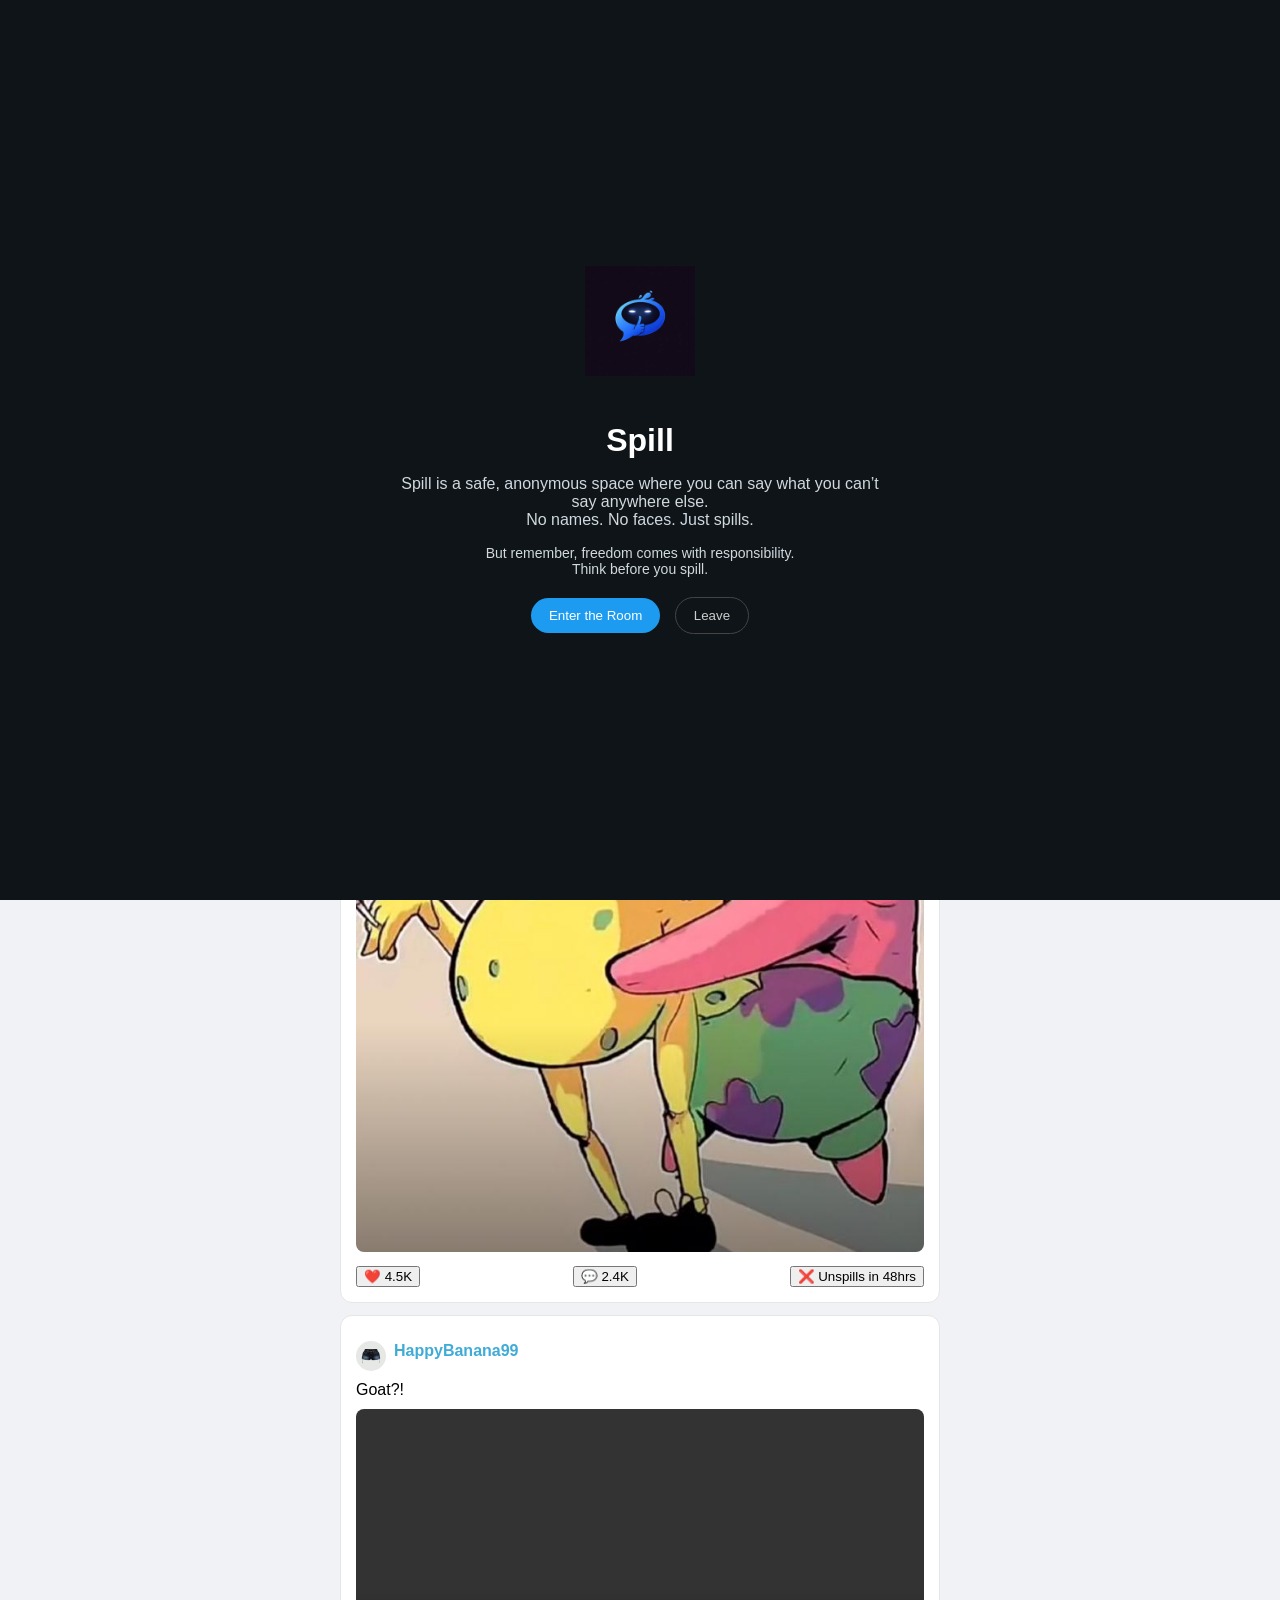
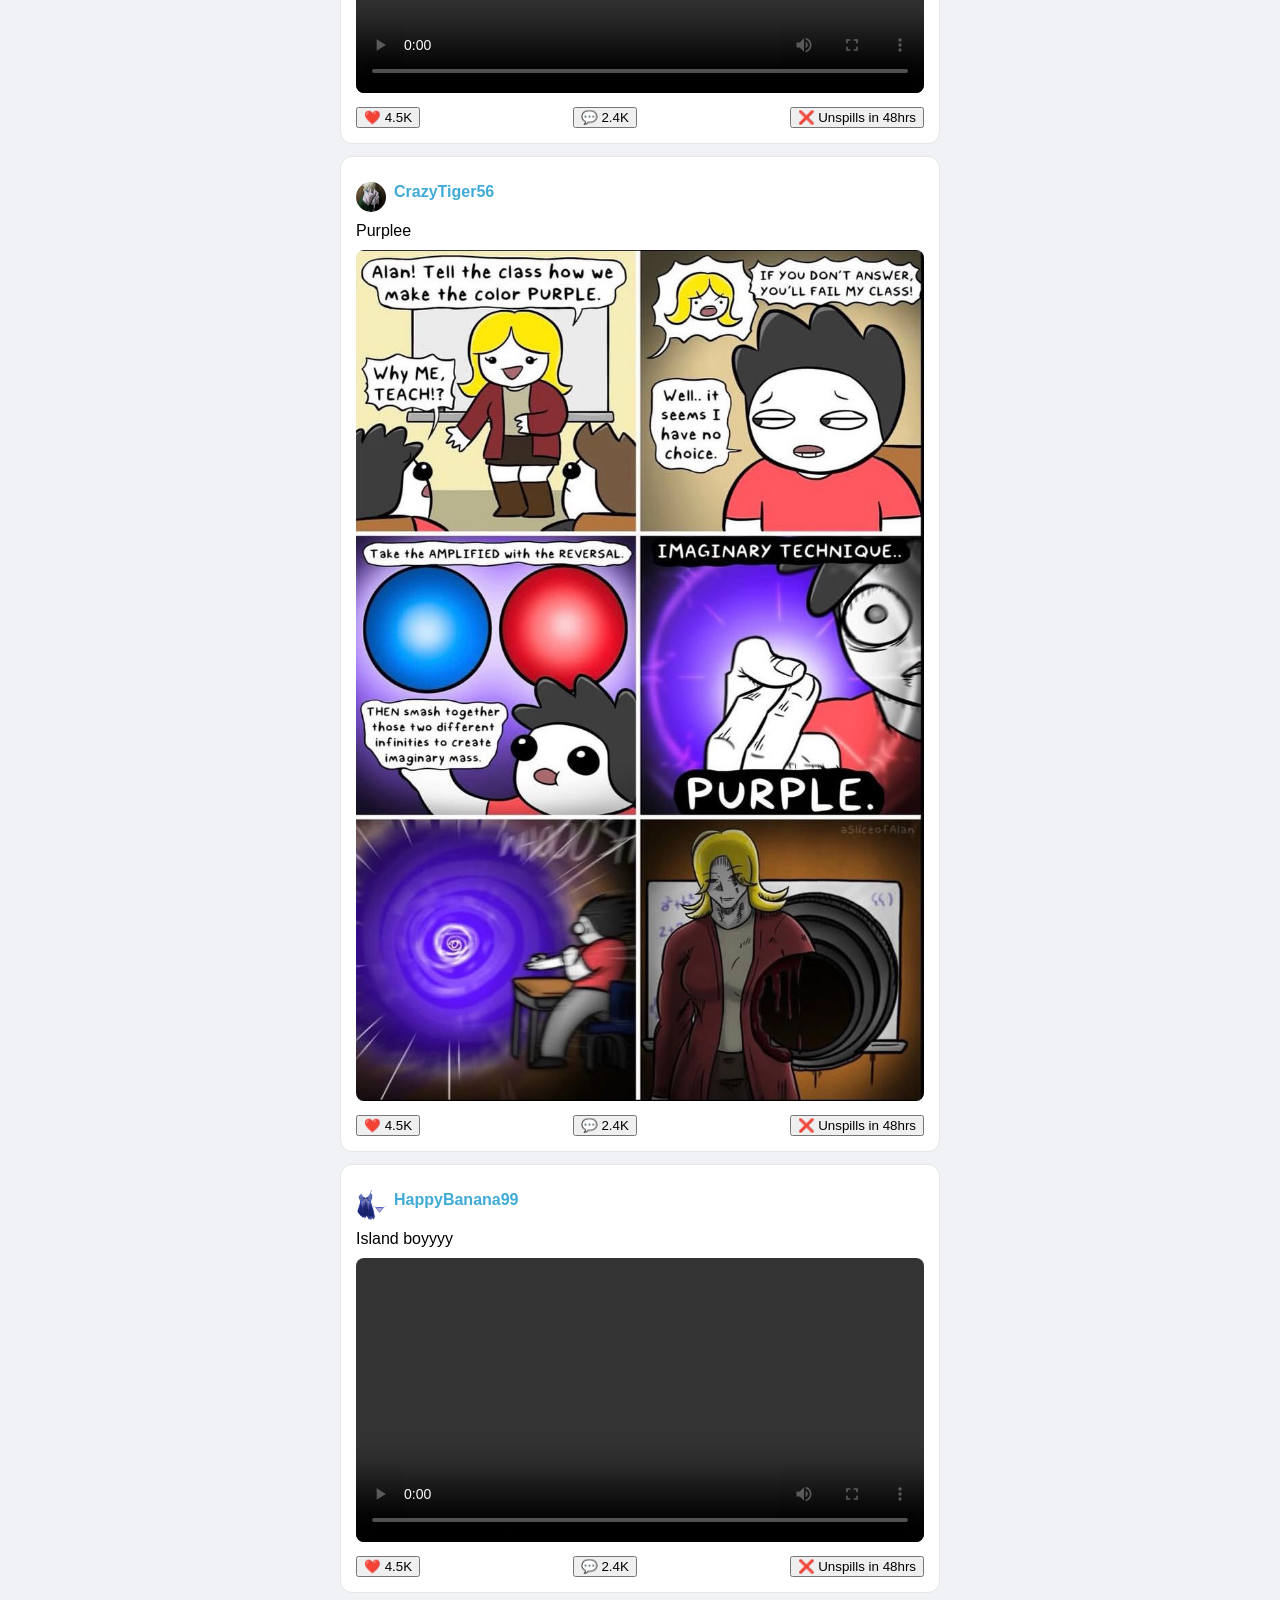
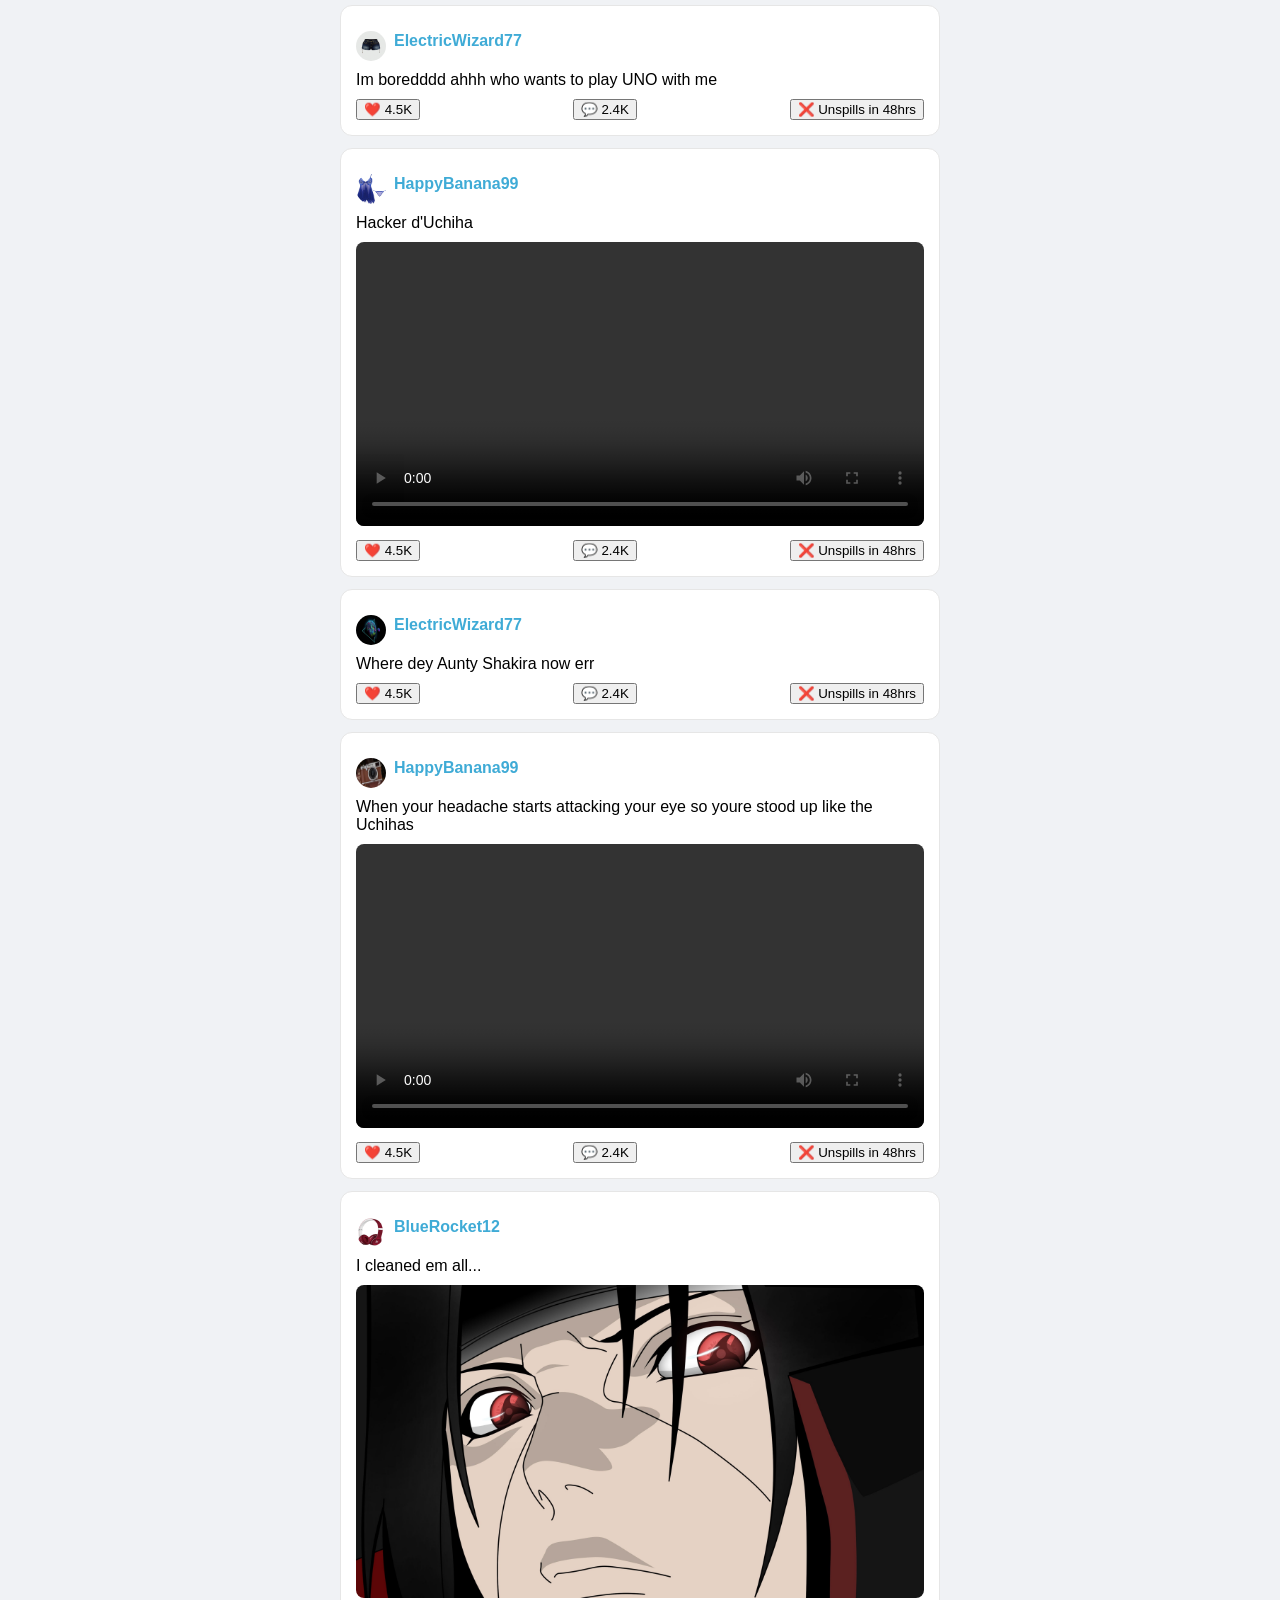
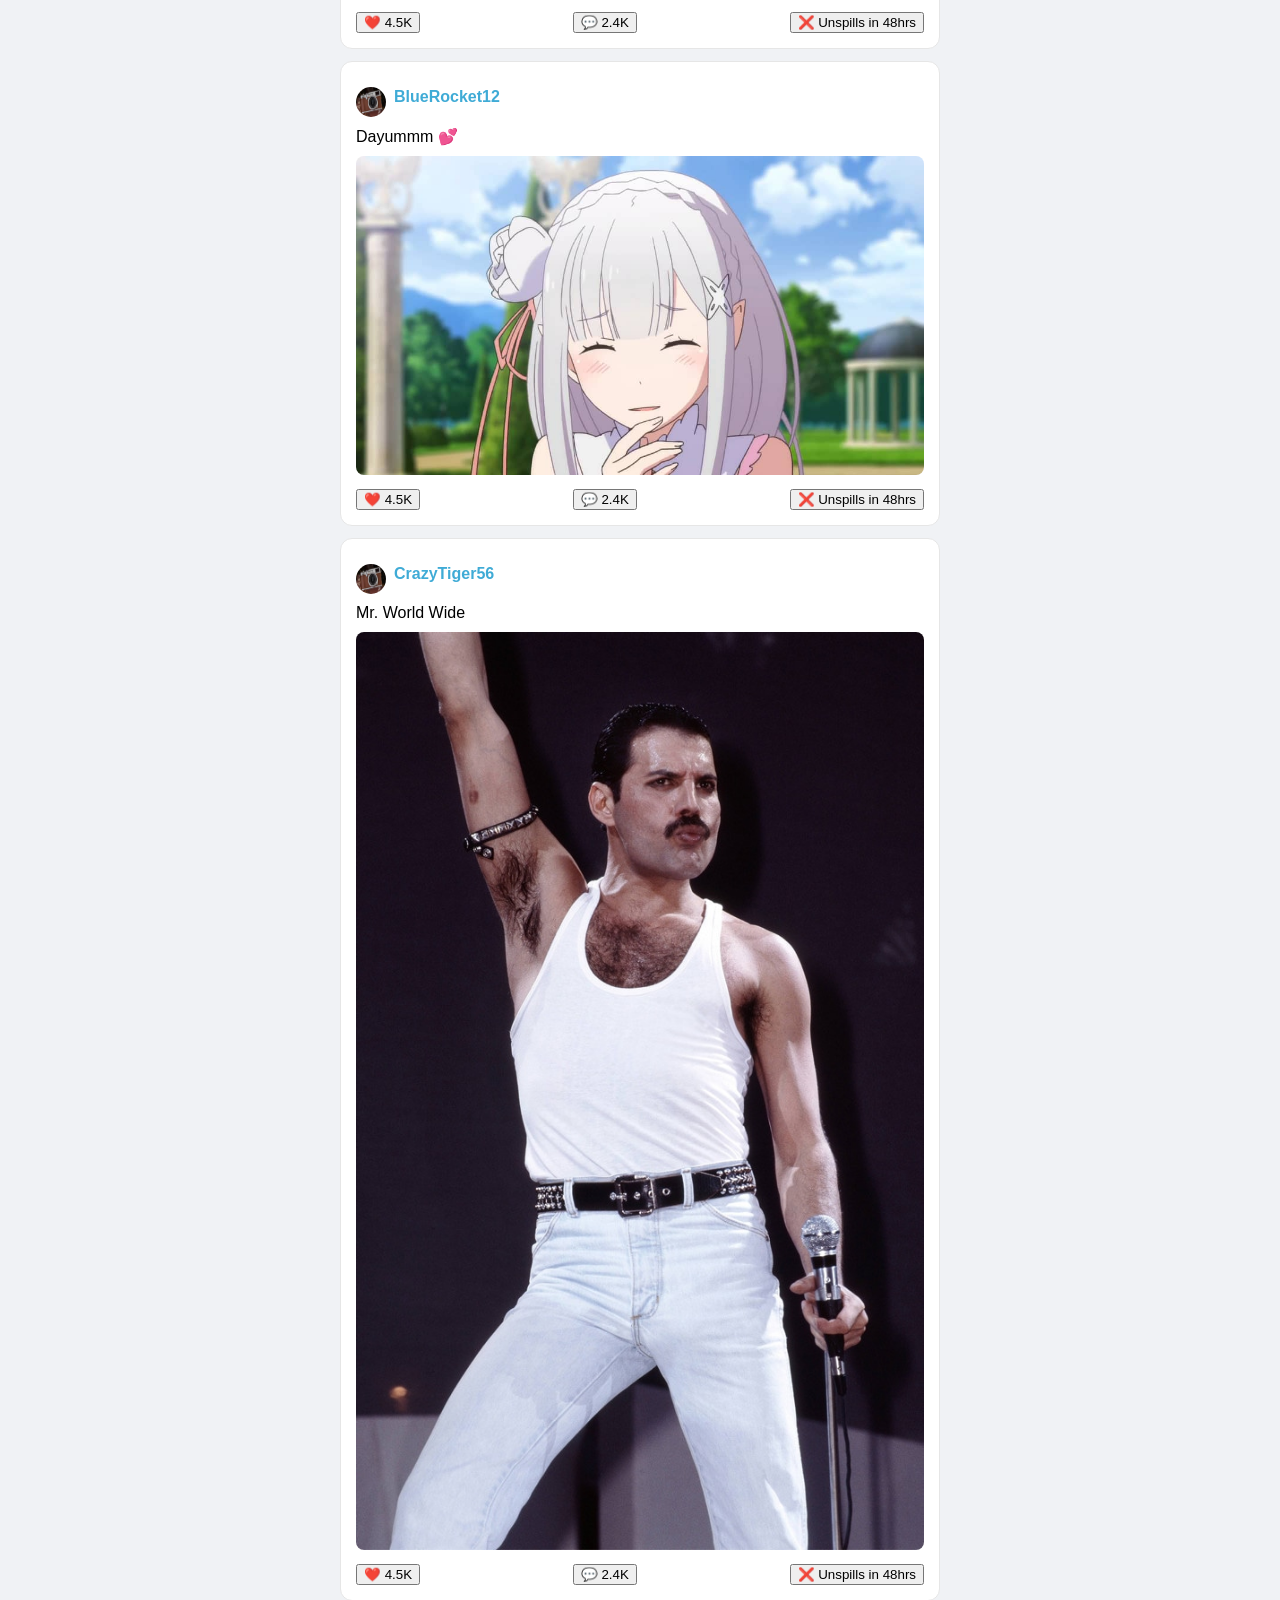
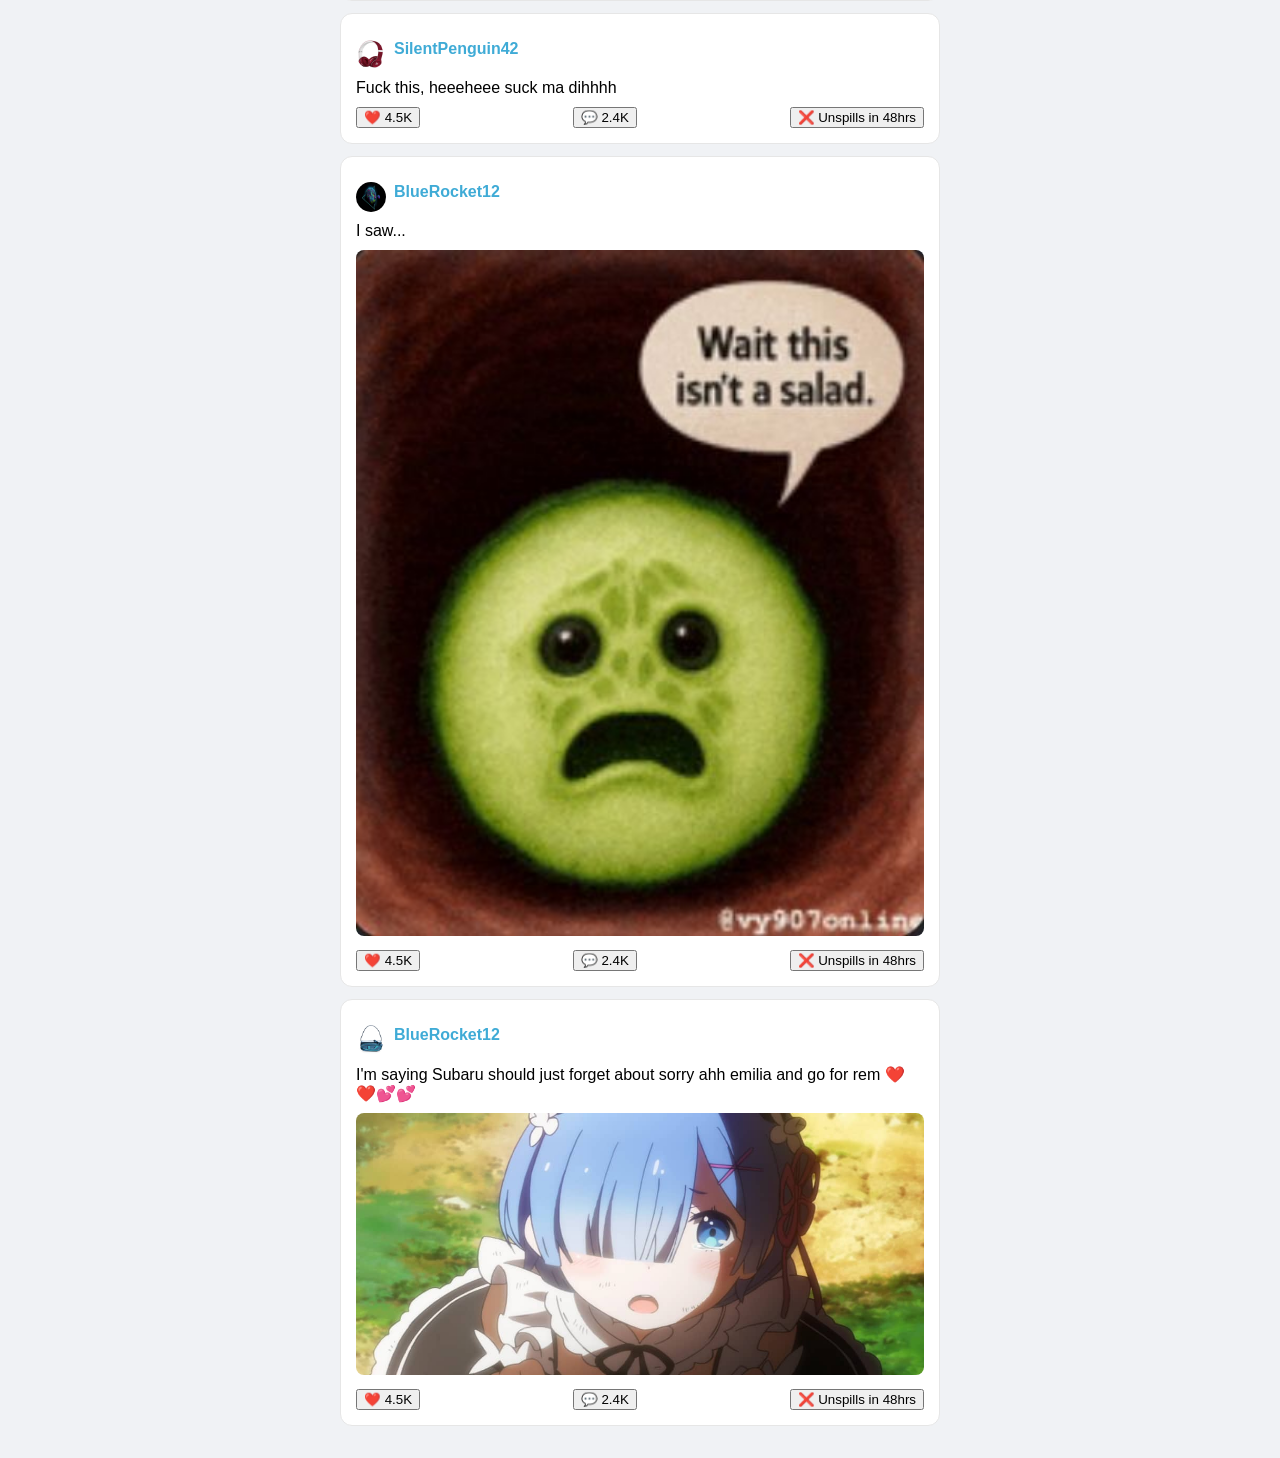
==== commit e3a0f0d4: "Css designs" ====
--- a/index.html
+++ b/index.html
@@ -7,12 +7,39 @@
   <link rel="stylesheet" href="style.css">
 </head>
 <body>
+  <div id="intro-screen">
+  <div class="intro-content">
+
+    <!-- LOGO -->
+    <img src="images/logo.jpeg" alt="Spill Logo" class="intro-logo">
+
+    <!-- TEXT -->
+    <h1>Spill</h1>
+    
+    <p>
+      Spill is a safe, anonymous space where you can say what you can’t say anywhere else.<br>
+      No names. No faces. Just spills.
+    </p>
+
+    <p class="warning">
+      But remember, freedom comes with responsibility.<br>
+      Think before you spill.
+    </p>
+
+    <!-- BUTTONS -->
+    <div class="intro-buttons">
+      <button id="enter-btn">Enter the Room</button>
+      <button id="leave-btn">Leave</button>
+    </div>
+
+  </div>
+</div>
   <!-- Header -->
   <header class="header">
-    <div class="avatar">
-      <img id="user-avatar" src="images/4.jpg" alt="Avatar">
-      <span id="username"></span>
-    </div>
+  <div class="avatar">
+  <img src="images/logo.jpeg" class="nav-logo" alt="Logo">
+  <span id="username"></span>
+</div>
     <button id="spill-button">Spill Something</button>
   </header>
 
--- a/style.css
+++ b/style.css
@@ -237,4 +237,92 @@
 
 .modal.active {
   display: flex;
-}+}
+
+/* FULL SCREEN INTRO */
+#intro-screen {
+  position: fixed;
+  top: 0;
+  left: 0;
+  width: 100%;
+  height: 100%;
+  background: #0f1419;
+  color: white;
+  display: flex;
+  justify-content: center;
+  align-items: center;
+  z-index: 9999;
+}
+
+/* CENTER CONTENT */
+.intro-content {
+  text-align: center;
+  max-width: 500px;
+  padding: 20px;
+}
+
+/* LOGO INITIAL STATE */
+.intro-logo {
+  width: 110px;
+  margin-bottom: 20px;
+  opacity: 0;
+  transform: scale(0.8);
+  animation: logoEnter 0.6s ease forwards;
+}
+
+/* ANIMATION */
+@keyframes logoEnter {
+  to {
+    opacity: 1;
+    transform: scale(1);
+  }
+}
+
+/* TEXT */
+.intro-content h1 {
+  margin-bottom: 15px;
+}
+
+.intro-content p {
+  color: #cfd9de;
+}
+
+#intro-screen.fade-out {
+  opacity: 0;
+  transition: opacity 0.4s ease;
+}
+
+.warning {
+  font-size: 14px;
+  color: #8899a6;
+}
+
+/* BUTTONS */
+.intro-buttons {
+  margin-top: 20px;
+}
+
+#enter-btn {
+  background: #1d9bf0;
+  border: none;
+  padding: 10px 18px;
+  border-radius: 999px;
+  color: white;
+  cursor: pointer;
+}
+
+#leave-btn {
+  margin-left: 10px;
+  background: transparent;
+  border: 1px solid #444;
+  padding: 10px 18px;
+  border-radius: 999px;
+  color: #ccc;
+  cursor: pointer;
+}
+
+.nav-logo {
+  width: 35px;
+  height: 35px;
+  object-fit: contain;
+}
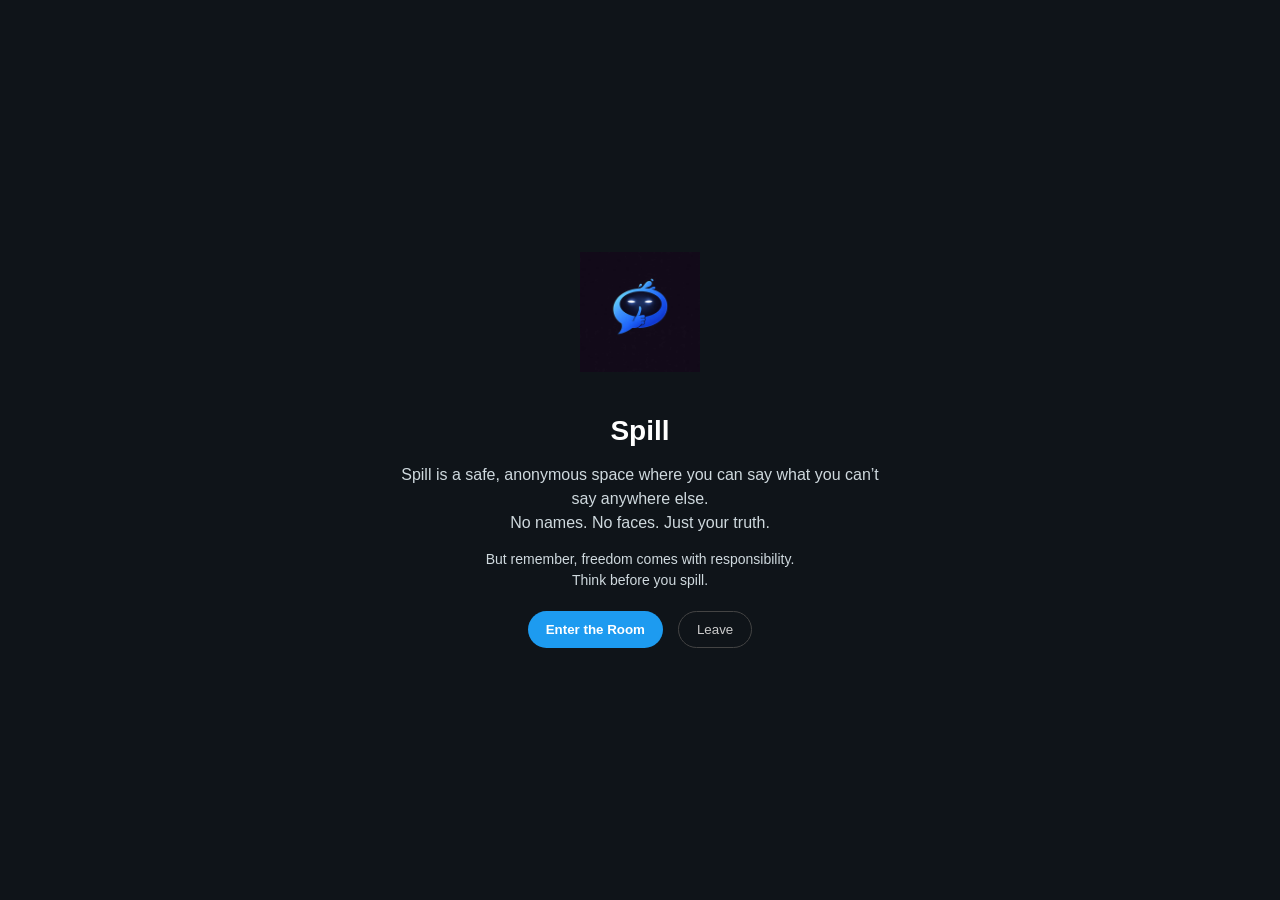
==== commit e60ec30d: "Added new files and new UI" ====
--- a/index.html
+++ b/index.html
@@ -4,97 +4,36 @@
   <meta charset="UTF-8">
   <meta name="viewport" content="width=device-width, initial-scale=1.0">
   <title>Spill</title>
-  <link rel="stylesheet" href="style.css">
+  <link rel="stylesheet" href="intro.css">
 </head>
 <body>
   <div id="intro-screen">
-  <div class="intro-content">
+    <div class="intro-content">
+      <!-- Logo -->
+      <img src="images/spill-logo.jpeg" alt="Spill Logo" class="logo">
 
-    <!-- LOGO -->
-    <img src="images/logo.jpeg" alt="Spill Logo" class="intro-logo">
+      <!-- Main heading -->
+      <h1>Spill</h1>
+      
+      <!-- Description -->
+      <p>
+        Spill is a safe, anonymous space where you can say what you can’t say anywhere else.<br>
+        No names. No faces. Just your truth.
+      </p>
 
-    <!-- TEXT -->
-    <h1>Spill</h1>
-    
-    <p>
-      Spill is a safe, anonymous space where you can say what you can’t say anywhere else.<br>
-      No names. No faces. Just spills.
-    </p>
+      <p class="warning">
+        But remember, freedom comes with responsibility.<br>
+        Think before you spill.
+      </p>
 
-    <p class="warning">
-      But remember, freedom comes with responsibility.<br>
-      Think before you spill.
-    </p>
-
-    <!-- BUTTONS -->
-    <div class="intro-buttons">
-      <button id="enter-btn">Enter the Room</button>
-      <button id="leave-btn">Leave</button>
-    </div>
-
-  </div>
-</div>
-  <!-- Header -->
-  <header class="header">
-  <div class="avatar">
-  <img src="images/logo.jpeg" class="nav-logo" alt="Logo">
-  <span id="username"></span>
-</div>
-    <button id="spill-button">Spill Something</button>
-  </header>
-
-  <div id="spill-modal" class="modal">
-  <div class="modal-content">
-    <h3>What do you want to spill?</h3>
-
-    <textarea id="spill-text" placeholder="Type something..."></textarea>
-
-    <input type="file" id="media-input" accept="image/*,video/*">
-
-    <div class="modal-actions">
-      <button id="post-btn">Post</button>
-      <button id="close-btn">Cancel</button>
+      <!-- Buttons -->
+      <div class="intro-buttons">
+        <button id="enter-btn">Enter the Room</button>
+        <button id="leave-btn">Leave</button>
+      </div>
     </div>
   </div>
-</div>
 
-  <!-- Categories -->
-  <div class="categories">
-    <button>All</button>
-    <button>Funny</button>
-    <button>Sad</button>
-    <button>Anime</button>
-    <button>Rant</button>
-    <button>Advice</button>
-    <button>HighSchool</button>
-    <button>Fashion</button>
-    <button>Pics</button>
-    <button>Videos</button>
-    <button>Drama</button>
-    <button>TeenVibes</button>
-    <button>Adult</button>
-    <button>STEM</button>
-    <button>Music</button>
-    <button>Sports</button>
-    <button>Politics</button>
-    <button>Gaming</button>
-    <button>Memes</button>
-    <button>Tech</button>
-    <button>Weapons</button>
-    <button>Manga</button>
-    <button>News</button>
-    <button>Religion</button>
-    <button>Robots</button>
-    <button>Gambling</button>
-
-    
-  </div>
-
-  <!-- Feed -->
-  <main class="feed" id="feed">
-    <!-- Individual posts will be injected here via JS -->
-  </main>
-
-  <script src="script.js"></script>
+  <script src="intro.js"></script>
 </body>
 </html>
--- a/intro.css
+++ b/intro.css
@@ -0,0 +1,102 @@
+/* =========================
+   INTRO SCREEN
+========================= */
+body {
+  margin: 0;
+  font-family: Arial, sans-serif;
+  background: #0f1419;
+  color: #ffffff;
+}
+
+#intro-screen {
+  position: fixed;
+  top: 0;
+  left: 0;
+  width: 100%;
+  height: 100%;
+  display: flex;
+  align-items: center;
+  justify-content: center;
+}
+
+.intro-content {
+  max-width: 500px;
+  text-align: center;
+  padding: 20px;
+}
+
+.logo {
+  width: 120px;
+  margin-bottom: 20px;
+  animation: logoEnter 0.6s ease forwards;
+}
+
+@keyframes logoEnter {
+  from {
+    opacity: 0;
+    transform: scale(0.8);
+  }
+  to {
+    opacity: 1;
+    transform: scale(1);
+  }
+}
+
+.intro-content h1 {
+  font-size: 28px;
+  margin-bottom: 15px;
+}
+
+.intro-content p {
+  color: #cfd9de;
+  margin-bottom: 10px;
+  line-height: 1.5;
+}
+
+.warning {
+  font-size: 14px;
+  color: #8899a6;
+}
+
+.intro-buttons {
+  margin-top: 20px;
+  display: flex;
+  justify-content: center;
+  gap: 15px;
+}
+
+#enter-btn {
+  background: #1d9bf0;
+  border: none;
+  padding: 10px 18px;
+  border-radius: 999px;
+  color: white;
+  font-weight: 600;
+  cursor: pointer;
+}
+
+#enter-btn:hover {
+  background: #1a8cd8;
+}
+
+#leave-btn {
+  background: transparent;
+  border: 1px solid #444;
+  padding: 10px 18px;
+  border-radius: 999px;
+  color: #ccc;
+  cursor: pointer;
+}
+
+#leave-btn:hover {
+  background: #222;
+}
+
+#intro-screen {
+  opacity: 1;
+  transition: opacity 0.5s ease;
+}
+
+#intro-screen.fade-out {
+  opacity: 0;
+}
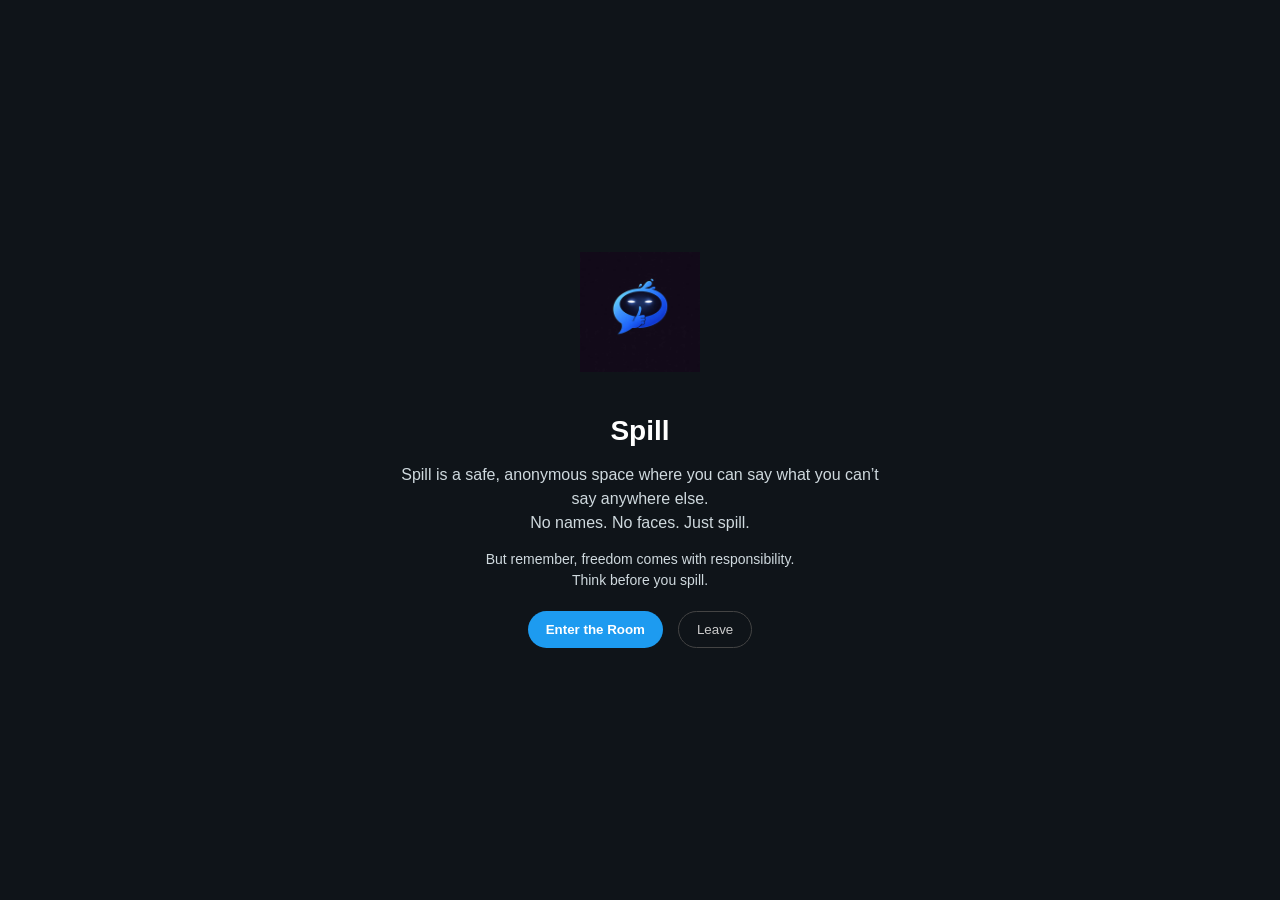
==== commit d5d17fcc: "UI" ====
--- a/index.html
+++ b/index.html
@@ -18,7 +18,7 @@
       <!-- Description -->
       <p>
         Spill is a safe, anonymous space where you can say what you can’t say anywhere else.<br>
-        No names. No faces. Just your truth.
+        No names. No faces. Just spill.
       </p>
 
       <p class="warning">
--- a/intro.css
+++ b/intro.css
@@ -6,6 +6,12 @@
   font-family: Arial, sans-serif;
   background: #0f1419;
   color: #ffffff;
+}
+
+/* Prevent body scrolling on intro */
+body.intro-active {
+  overflow: hidden;
+  height: 100vh;
 }
 
 #intro-screen {
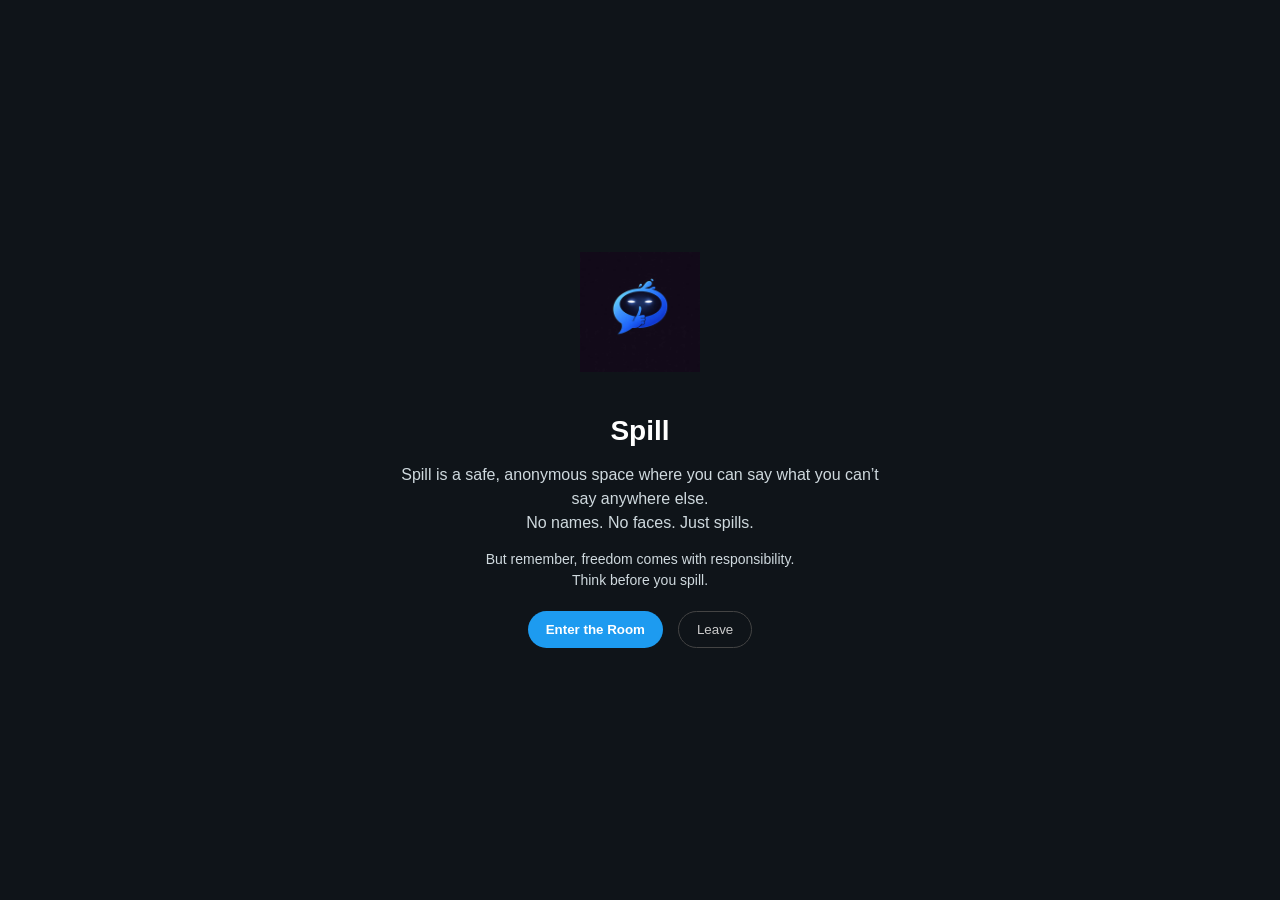
==== commit 20060b0c: "hgfc" ====
--- a/index.html
+++ b/index.html
@@ -18,7 +18,7 @@
       <!-- Description -->
       <p>
         Spill is a safe, anonymous space where you can say what you can’t say anywhere else.<br>
-        No names. No faces. Just spill.
+        No names. No faces. Just spills.
       </p>
 
       <p class="warning">
